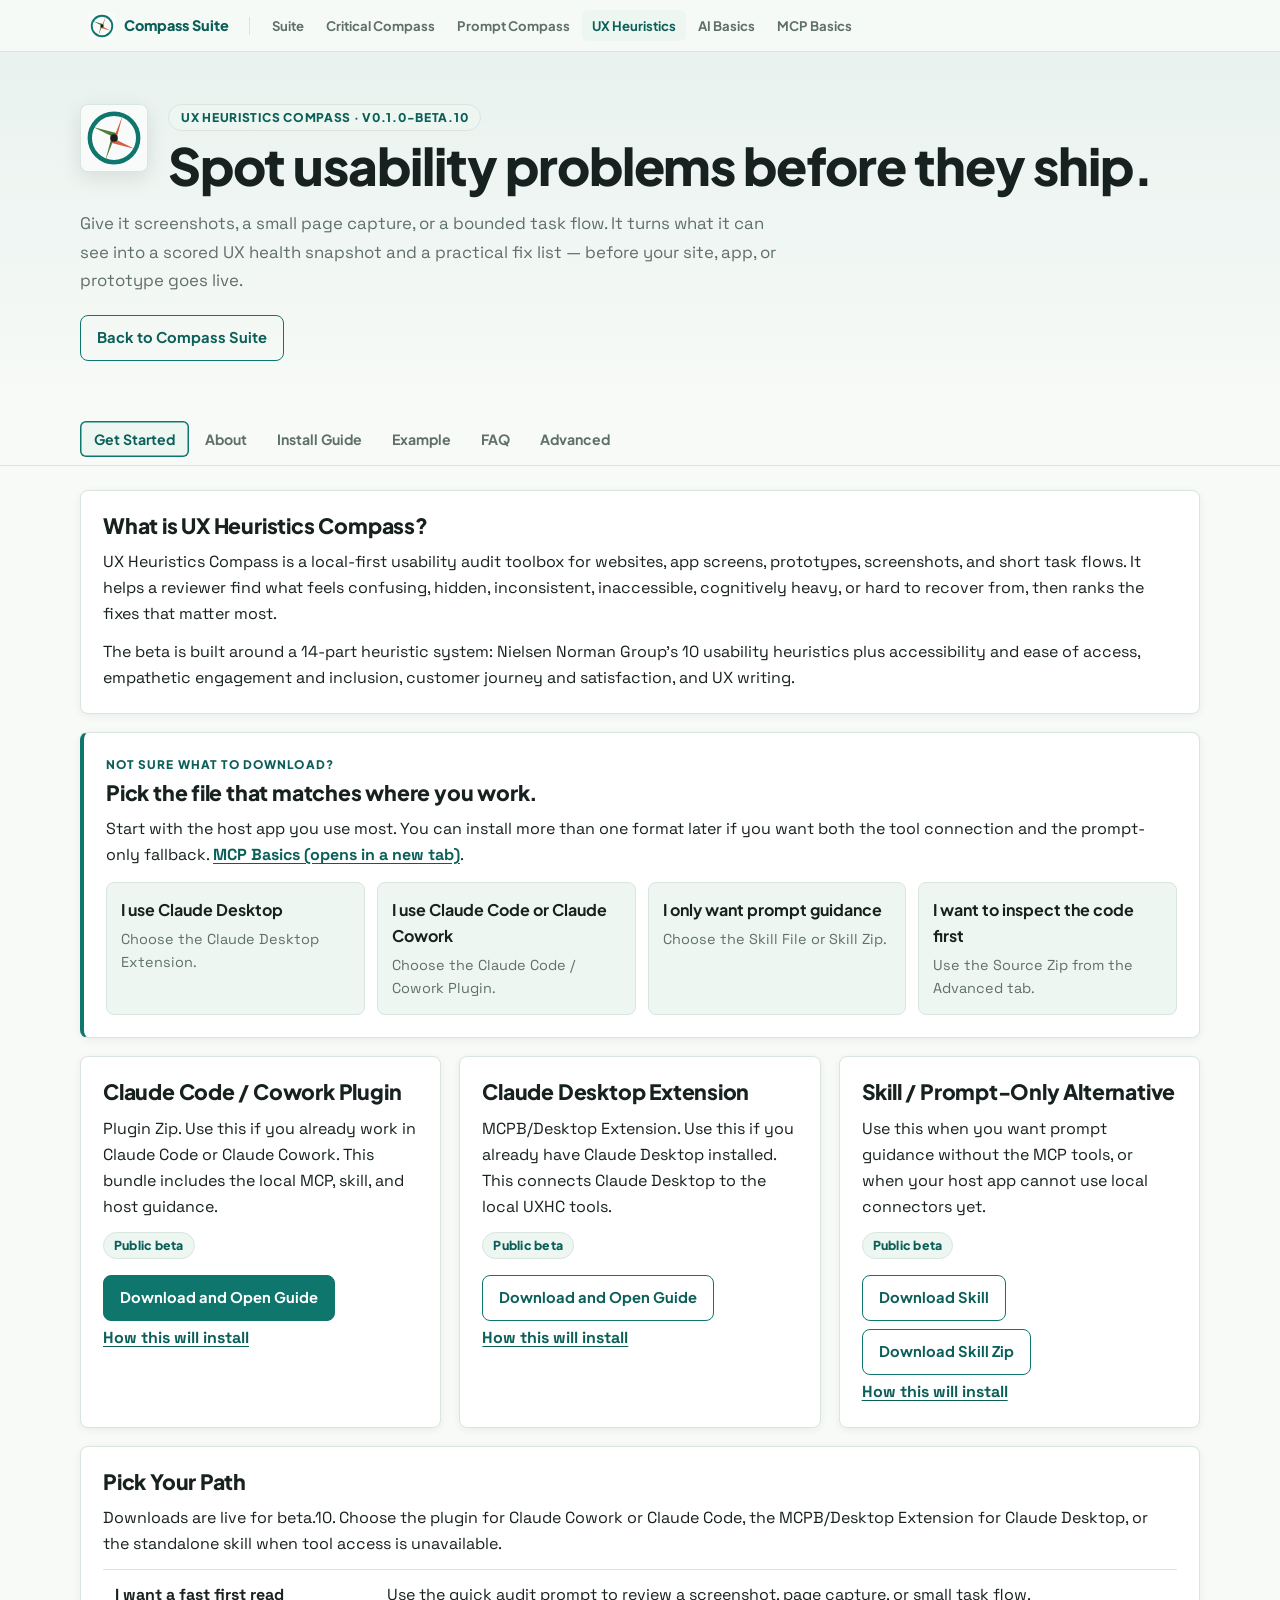
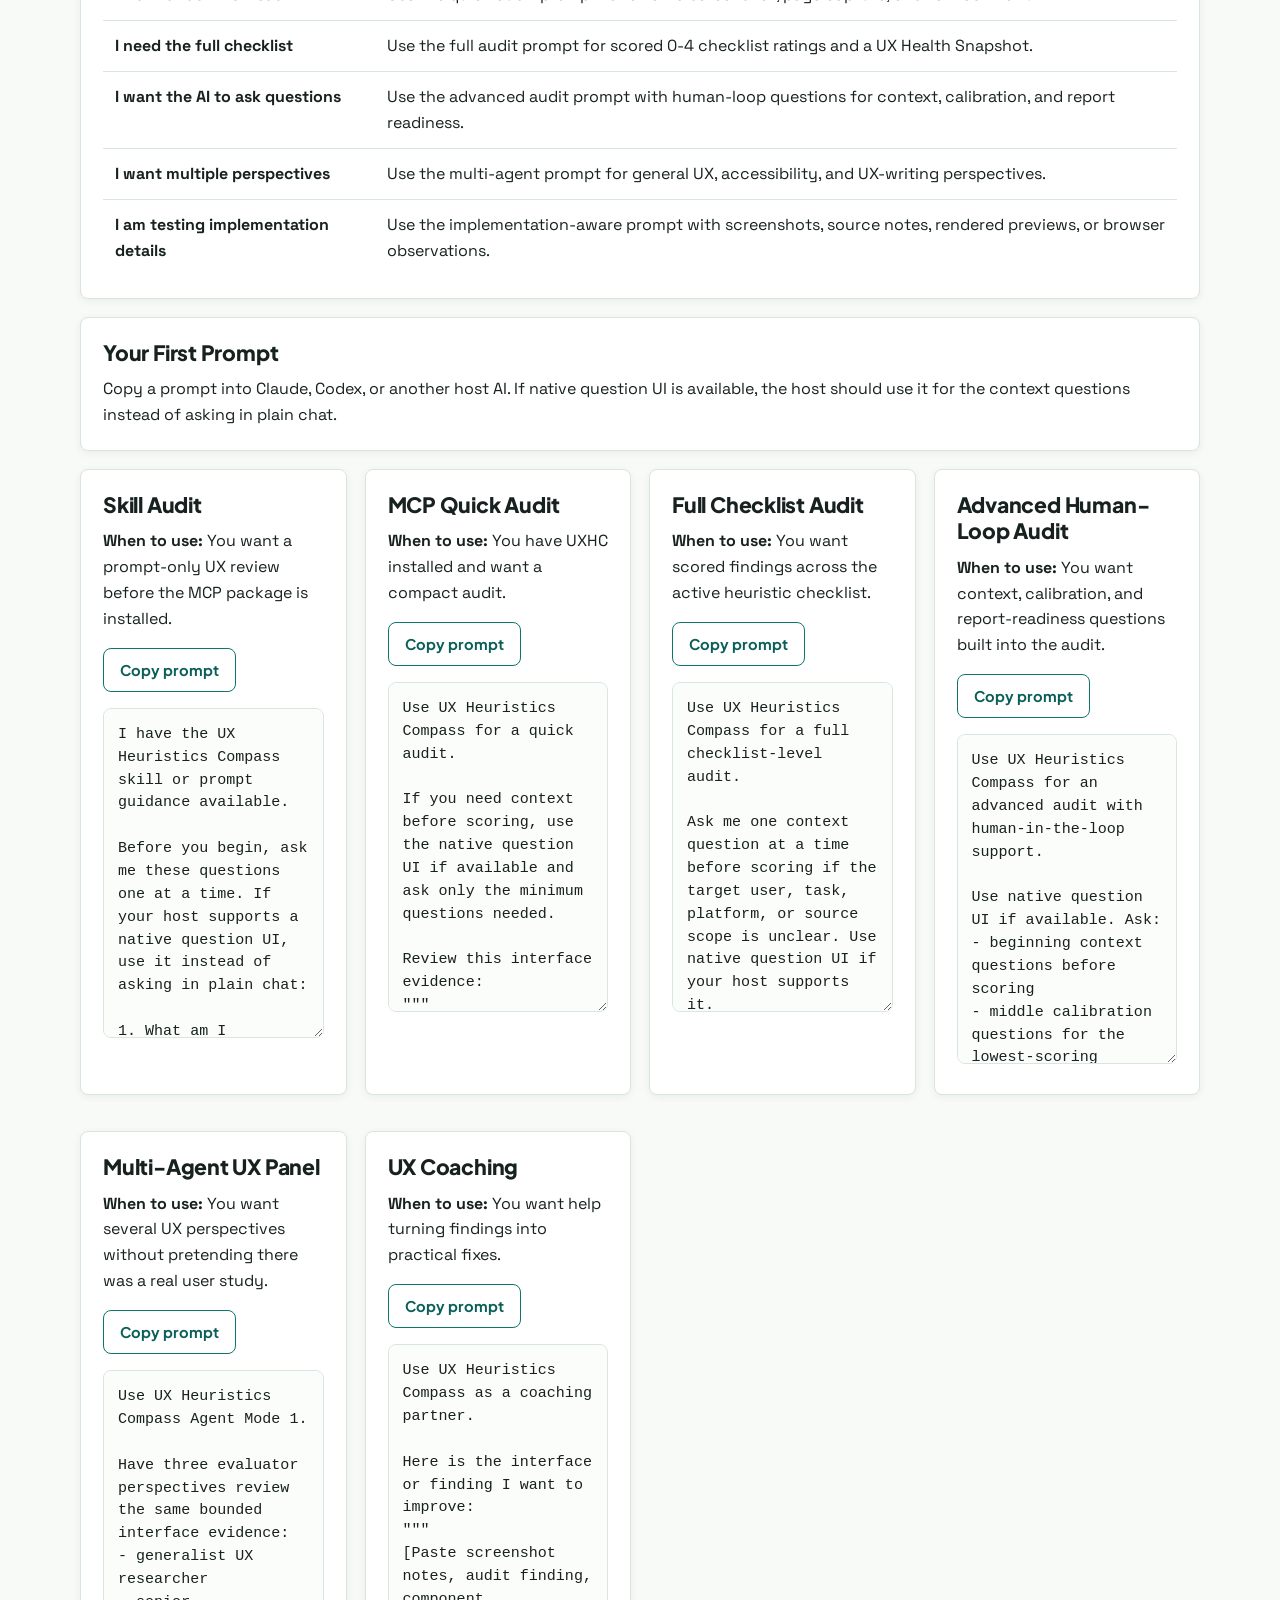
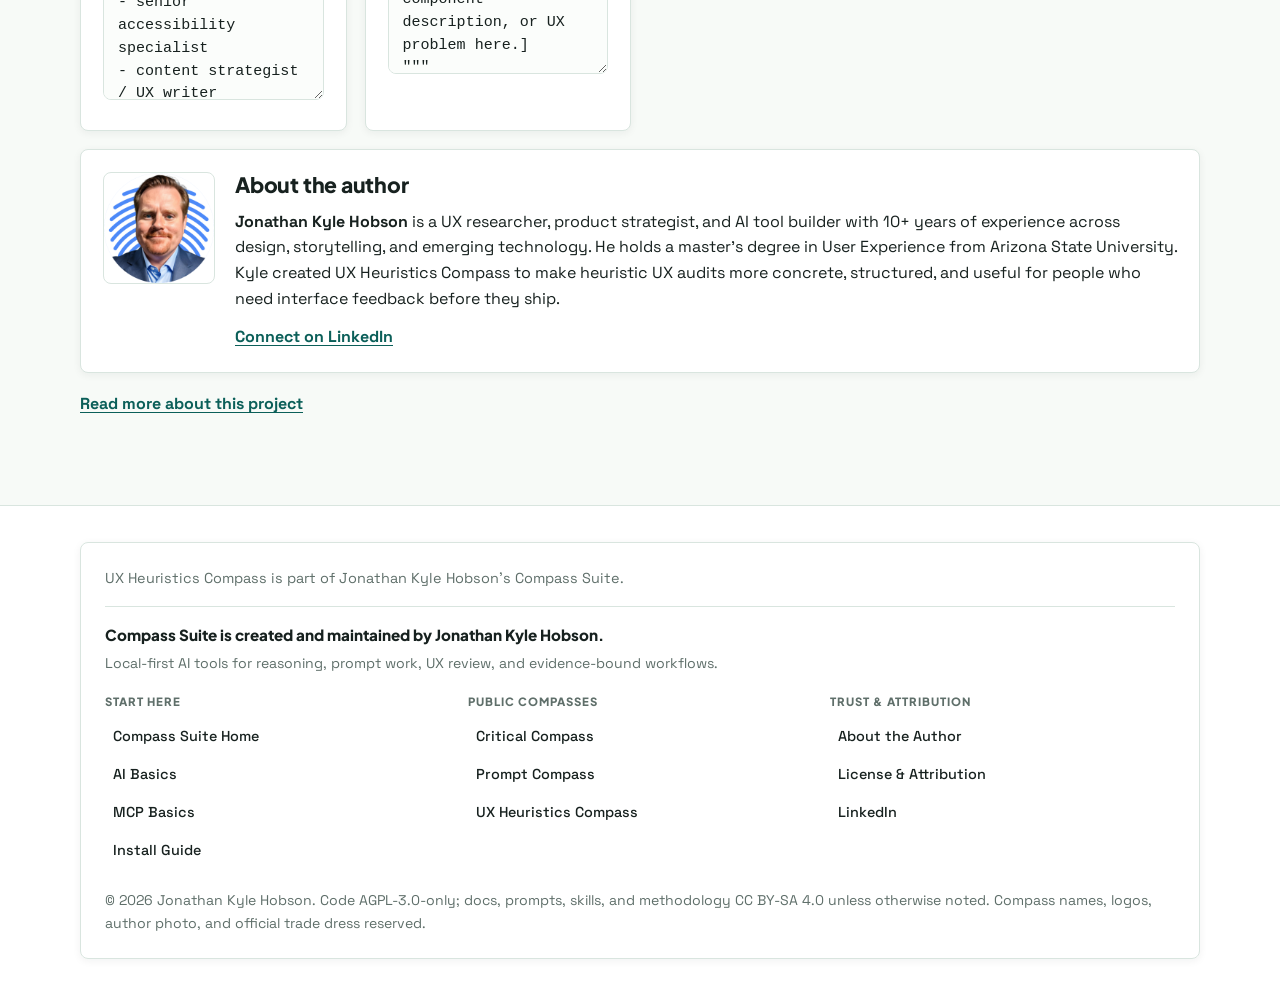
==== index.html @ 27ba62b9 "Add AI Basics to Compass network" ====
<!doctype html>
<html lang="en">
<head>
  <meta charset="utf-8">
  <meta name="viewport" content="width=device-width, initial-scale=1">
  <title>Download UX Heuristics Compass</title>
  <meta name="description" content="UX Heuristics Compass helps you audit websites, app screens, prototypes, and short task flows for visible usability issues before they ship.">
  <link rel="icon" href="assets/compass-badge.svg" type="image/svg+xml">
  <link rel="preconnect" href="https://fonts.googleapis.com">
  <link rel="preconnect" href="https://fonts.gstatic.com" crossorigin>
  <link rel="stylesheet" href="https://fonts.googleapis.com/css2?family=Plus+Jakarta+Sans:wght@400;600;700;800&family=Space+Grotesk:wght@400;500;700&display=swap">
  <link rel="stylesheet" href="styles.css">
</head>
<body>

  <div id="progress-bar" role="progressbar" aria-valuenow="0" aria-valuemin="0" aria-valuemax="100" aria-label="Reading progress"></div>

  <nav class="site-nav" aria-label="Compass network">
    <div class="site-nav-inner">
      <a class="site-nav-brand" href="https://jonathankhobson.github.io/compass-suite/">
        <img src="assets/compass-badge.svg" alt="">
        <span>Compass Suite</span>
      </a>
      <div class="site-nav-sep" aria-hidden="true"></div>
      <button class="site-nav-toggle" type="button" aria-expanded="false" aria-controls="site-nav-menu">
        <span class="site-nav-toggle-icon" aria-hidden="true"></span>
        <span>Menu</span>
      </button>
      <div class="site-nav-links" id="site-nav-menu">
        <a class="site-nav-link" href="https://jonathankhobson.github.io/compass-suite/">Suite</a>
        <a class="site-nav-link" href="https://jonathankhobson.github.io/critical-compass/">Critical Compass</a>
        <a class="site-nav-link" href="https://jonathankhobson.github.io/prompt-compass/">Prompt Compass</a>
        <a class="site-nav-link" aria-current="page" href="https://jonathankhobson.github.io/ux-heuristic-compass/">UX Heuristics</a>
        <a class="site-nav-link" href="https://jonathankhobson.github.io/shareables/s/understanding-ai-2026/">AI Basics</a>
        <a class="site-nav-link" href="https://jonathankhobson.github.io/what-is-an-mcp/">MCP Basics</a>
      </div>
    </div>
  </nav>

  <header class="hero" aria-label="UX Heuristics Compass">
    <div class="hero-lockup">
      <img class="hero-badge" src="assets/compass-badge.svg" alt="UX Heuristics Compass badge">
      <div class="hero-id">
        <span class="hero-eyebrow">UX Heuristics Compass · v0.1.0-beta.10</span>
        <h1>Spot usability problems before they ship.</h1>
      </div>
    </div>
    <p class="hero-lead">Give it screenshots, a small page capture, or a bounded task flow. It turns what it can see into a scored UX health snapshot and a practical fix list — before your site, app, or prototype goes live.</p>
    <p class="hero-actions"><a class="button ghost" href="https://jonathankhobson.github.io/compass-suite/">Back to Compass Suite</a></p>
  </header>

  <div class="page-nav-wrap">
    <div class="page-nav-inner">
      <button class="section-nav-toggle" type="button" aria-expanded="false" aria-controls="section-nav-menu">
        <span>Sections</span>
        <span class="section-nav-current">Get Started</span>
      </button>
      <nav class="tab-nav" id="section-nav-menu" role="tablist" aria-label="UX Heuristics Compass sections">
        <button id="tab-get-started" role="tab" aria-controls="get-started" aria-selected="true" data-tab-target="get-started">Get Started</button>
        <button id="tab-about" role="tab" aria-controls="about" aria-selected="false" data-tab-target="about">About</button>
        <button id="tab-install" role="tab" aria-controls="install" aria-selected="false" data-tab-target="install">Install Guide</button>
        <button id="tab-example" role="tab" aria-controls="example" aria-selected="false" data-tab-target="example">Example</button>
        <button id="tab-faq" role="tab" aria-controls="faq" aria-selected="false" data-tab-target="faq">FAQ</button>
        <button id="tab-advanced" role="tab" aria-controls="advanced" aria-selected="false" data-tab-target="advanced">Advanced</button>
      </nav>
    </div>
  </div>

  <main>

    <section id="get-started" class="tab-panel" role="tabpanel" aria-labelledby="tab-get-started">
      <div class="card">
        <h2>What is UX Heuristics Compass?</h2>
        <p>UX Heuristics Compass is a local-first usability audit toolbox for websites, app screens, prototypes, screenshots, and short task flows. It helps a reviewer find what feels confusing, hidden, inconsistent, inaccessible, cognitively heavy, or hard to recover from, then ranks the fixes that matter most.</p>
        <p>The beta is built around a 14-part heuristic system: Nielsen Norman Group's 10 usability heuristics plus accessibility and ease of access, empathetic engagement and inclusion, customer journey and satisfaction, and UX writing.</p>
      </div>

      <section class="download-chooser card" aria-labelledby="download-chooser-title">
        <p class="eyebrow">Not sure what to download?</p>
        <h2 id="download-chooser-title">Pick the file that matches where you work.</h2>
        <p>Start with the host app you use most. You can install more than one format later if you want both the tool connection and the prompt-only fallback. <a href="https://jonathankhobson.github.io/what-is-an-mcp/" target="_blank" rel="noopener">MCP Basics (opens in a new tab)</a>.</p>
        <div class="chooser-grid">
          <div><strong>I use Claude Desktop</strong><span>Choose the Claude Desktop Extension.</span></div>
          <div><strong>I use Claude Code or Claude Cowork</strong><span>Choose the Claude Code / Cowork Plugin.</span></div>
          <div><strong>I only want prompt guidance</strong><span>Choose the Skill File or Skill Zip.</span></div>
          <div><strong>I want to inspect the code first</strong><span>Use the Source Zip from the Advanced tab.</span></div>
        </div>
      </section>

      <section class="grid">
        <div class="card">
          <h2>Claude Code / Cowork Plugin</h2>
          <p>Plugin Zip. Use this if you already work in Claude Code or Claude Cowork. This bundle includes the local MCP, skill, and host guidance.</p>
          <p><span class="tag">Public beta</span></p>
          <a class="button" href="https://github.com/JonathanKHobson/ux-heuristic-compass/releases/download/v0.1.0-beta.10/ux-heuristic-compass-plugin.zip" download data-guide-hash="#install">Download and Open Guide</a>
          <p><a href="#install-cowork">How this will install</a></p>
        </div>
        <div class="card">
          <h2>Claude Desktop Extension</h2>
          <p>MCPB/Desktop Extension. Use this if you already have Claude Desktop installed. This connects Claude Desktop to the local UXHC tools.</p>
          <p><span class="tag">Public beta</span></p>
          <a class="button secondary" href="https://github.com/JonathanKHobson/ux-heuristic-compass/releases/download/v0.1.0-beta.10/ux-heuristic-compass-0.1.0.mcpb" download data-guide-hash="#install">Download and Open Guide</a>
          <p><a href="#install-desktop">How this will install</a></p>
        </div>
        <div class="card">
          <h2>Skill / Prompt-Only Alternative</h2>
          <p>Use this when you want prompt guidance without the MCP tools, or when your host app cannot use local connectors yet.</p>
          <p><span class="tag">Public beta</span></p>
          <a class="button ghost" href="https://github.com/JonathanKHobson/ux-heuristic-compass/releases/download/v0.1.0-beta.10/ux-heuristic-compass.skill" download>Download Skill</a>
          <a class="button ghost" href="https://github.com/JonathanKHobson/ux-heuristic-compass/releases/download/v0.1.0-beta.10/skill.zip" download>Download Skill Zip</a>
          <p><a href="#install-skill">How this will install</a></p>
        </div>
      </section>

      <div class="card">
        <h2>Pick Your Path</h2>
        <p>Downloads are live for beta.10. Choose the plugin for Claude Cowork or Claude Code, the MCPB/Desktop Extension for Claude Desktop, or the standalone skill when tool access is unavailable.</p>
        <table>
          <tr><td><strong>I want a fast first read</strong></td><td>Use the quick audit prompt to review a screenshot, page capture, or small task flow.</td></tr>
          <tr><td><strong>I need the full checklist</strong></td><td>Use the full audit prompt for scored 0-4 checklist ratings and a UX Health Snapshot.</td></tr>
          <tr><td><strong>I want the AI to ask questions</strong></td><td>Use the advanced audit prompt with human-loop questions for context, calibration, and report readiness.</td></tr>
          <tr><td><strong>I want multiple perspectives</strong></td><td>Use the multi-agent prompt for general UX, accessibility, and UX-writing perspectives.</td></tr>
          <tr><td><strong>I am testing implementation details</strong></td><td>Use the implementation-aware prompt with screenshots, source notes, rendered previews, or browser observations.</td></tr>
        </table>
      </div>

      <div class="card">
        <h2>Your First Prompt</h2>
        <p>Copy a prompt into Claude, Codex, or another host AI. If native question UI is available, the host should use it for the context questions instead of asking in plain chat.</p>
      </div>

      <section class="grid">
        <div class="card prompt-card">
          <h2>Skill Audit</h2>
          <p><strong>When to use:</strong> You want a prompt-only UX review before the MCP package is installed.</p>
          <button class="button secondary" type="button" data-copy-target="prompt-skill-audit">Copy prompt</button>
          <textarea id="prompt-skill-audit" readonly>I have the UX Heuristics Compass skill or prompt guidance available.

Before you begin, ask me these questions one at a time. If your host supports a native question UI, use it instead of asking in plain chat:

1. What am I reviewing? (website, app screen, prototype, screenshot, mobile capture, or task flow)
2. Who is the main user or audience?
3. What task should the interface help them complete?
4. What platform should we focus on? (desktop, mobile, or both)
5. Do you want the four optional profiles included? (accessibility, inclusion, customer journey, UX writing)

After I answer, run a UX Heuristics Compass audit. Return:
- UX Health Snapshot
- Top usability issue and why it matters
- What appears to be working
- Checklist areas that need more evidence
- 3 prioritized fixes
- 3 questions to ask a real user next</textarea>
        </div>

        <div class="card prompt-card">
          <h2>MCP Quick Audit</h2>
          <p><strong>When to use:</strong> You have UXHC installed and want a compact audit.</p>
          <button class="button secondary" type="button" data-copy-target="prompt-mcp-quick">Copy prompt</button>
          <textarea id="prompt-mcp-quick" readonly>Use UX Heuristics Compass for a quick audit.

If you need context before scoring, use the native question UI if available and ask only the minimum questions needed.

Review this interface evidence:
"""
[Paste screenshot notes, URL/capture notes, page text, or a source manifest here.]
"""

Focus on:
- visible usability issues
- likely user confusion
- severity and evidence limits
- the top fix to make first

Return a compact UX Health Snapshot, the top 5 findings, and one concrete next action.</textarea>
        </div>

        <div class="card prompt-card">
          <h2>Full Checklist Audit</h2>
          <p><strong>When to use:</strong> You want scored findings across the active heuristic checklist.</p>
          <button class="button secondary" type="button" data-copy-target="prompt-full-audit">Copy prompt</button>
          <textarea id="prompt-full-audit" readonly>Use UX Heuristics Compass for a full checklist-level audit.

Ask me one context question at a time before scoring if the target user, task, platform, or source scope is unclear. Use native question UI if your host supports it.

Audit this interface evidence:
"""
[Paste the source evidence or prepared UX source manifest here.]
"""

Include:
- source and scope
- UX Health Snapshot
- per-heuristic score table
- checklist-level issue ledger
- evidence limits
- top issues to fix
- recommended next validation</textarea>
        </div>

        <div class="card prompt-card">
          <h2>Advanced Human-Loop Audit</h2>
          <p><strong>When to use:</strong> You want context, calibration, and report-readiness questions built into the audit.</p>
          <button class="button secondary" type="button" data-copy-target="prompt-advanced">Copy prompt</button>
          <textarea id="prompt-advanced" readonly>Use UX Heuristics Compass for an advanced audit with human-in-the-loop support.

Use native question UI if available. Ask:
- beginning context questions before scoring
- middle calibration questions for the lowest-scoring heuristic areas
- final reflection/report-readiness questions before generating a report

Review this interface evidence:
"""
[Paste source evidence, prepared source manifest, or bounded capture notes here.]
"""

Return the audit in phases:
1. source and evidence limits
2. checklist scoring
3. calibration questions
4. revised priority list
5. report-ready payload guidance</textarea>
        </div>

        <div class="card prompt-card">
          <h2>Multi-Agent UX Panel</h2>
          <p><strong>When to use:</strong> You want several UX perspectives without pretending there was a real user study.</p>
          <button class="button secondary" type="button" data-copy-target="prompt-agent-panel">Copy prompt</button>
          <textarea id="prompt-agent-panel" readonly>Use UX Heuristics Compass Agent Mode 1.

Have three evaluator perspectives review the same bounded interface evidence:
- generalist UX researcher
- senior accessibility specialist
- content strategist / UX writer

If context is missing, ask me one question at a time through native question UI if available.

Return:
- each evaluator's top findings
- score disagreements
- averaged UX Health Snapshot
- the strongest shared priority
- what evidence would change the rating</textarea>
        </div>

        <div class="card prompt-card">
          <h2>UX Coaching</h2>
          <p><strong>When to use:</strong> You want help turning findings into practical fixes.</p>
          <button class="button secondary" type="button" data-copy-target="prompt-coaching">Copy prompt</button>
          <textarea id="prompt-coaching" readonly>Use UX Heuristics Compass as a coaching partner.

Here is the interface or finding I want to improve:
"""
[Paste screenshot notes, audit finding, component description, or UX problem here.]
"""

Ask one clarifying question at a time if you need context. Use native question UI if available.

Help me turn this into:
- the user problem in plain language
- why it likely matters
- the smallest useful fix
- a stronger fix if I have more time
- how to validate whether the fix worked</textarea>
        </div>
      </section>

      <div class="card author-card">
        <img class="author-photo" src="assets/jonathan-kyle-hobson.png" alt="Jonathan Kyle Hobson">
        <div>
          <h2>About the author</h2>
          <p><strong>Jonathan Kyle Hobson</strong> is a UX researcher, product strategist, and AI tool builder with 10+ years of experience across design, storytelling, and emerging technology. He holds a master's degree in User Experience from Arizona State University. Kyle created UX Heuristics Compass to make heuristic UX audits more concrete, structured, and useful for people who need interface feedback before they ship.</p>
          <p><a href="https://www.linkedin.com/in/jonathankylehobson/" target="_blank" rel="noopener">Connect on LinkedIn</a></p>
        </div>
      </div>
      <p class="about-link"><a href="#about">Read more about this project</a></p>
    </section>

    <section id="about" class="tab-panel" role="tabpanel" aria-labelledby="tab-about" hidden>
      <div class="card">
        <h2>What Is UX Heuristics Compass?</h2>
        <p>UX Heuristics Compass is a local UX review assistant for visible interfaces. It helps you evaluate a website, app screen, prototype, screenshot, or short task flow before it ships, gets assigned, or gets shown to stakeholders.</p>
        <p>The plain-language version: it looks for places where people are likely to get confused, miss the next step, struggle to recover from an error, lose trust, or need more effort than the task should require. It turns those observations into a scored UX Health Snapshot, a short issue ledger, and a prioritized fix list.</p>
        <p>It does not pretend to replace real usability testing. It is the faster earlier pass: a structured way to catch likely usability problems, name evidence limits, and decide what should be fixed before you spend time recruiting users or polishing a report.</p>
      </div>

      <div class="card">
        <h2>How It's Built</h2>
        <p>UXHC is built as a local-first MCP with deterministic heuristic data, checklist-level scoring, source preparation, bounded URL capture, report validation, local report artifacts, human-loop guidance, and agent-audit aggregation.</p>
        <p>The host AI owns conversation, visual interpretation, and user-facing explanation. UXHC owns the rubric structure, scoring contracts, report readiness, source boundaries, local persistence, and artifact generation so the audit does not become generic design commentary.</p>
        <p>The public beta also includes a standalone skill and plugin packaging. The skill can coach a lighter Markdown-only review when the MCP is unavailable; the MCP adds structured source prep, validation, persistence, report generation, and multi-agent aggregation.</p>
      </div>

      <div class="card">
        <h2>What's Inside</h2>
        <p>The beta includes 14 heuristic records and 204 possible desktop/mobile checklist items. The core 10 heuristics come from Nielsen Norman Group's usability heuristic framework. UXHC adds four optional general profiles for accessibility, inclusion, customer journey, and UX writing.</p>
        <p>This is an early beta. The core audit contract is stable enough to present publicly, but some tool wording and output shapes may still change as local testing tightens the package.</p>
        <p>The current MCP surface is listed below so host AIs and technical reviewers can understand what the package exposes.</p>
        <dl class="tool-breakdown">
          <dt><code>get_started</code></dt><dd>Gives first-use guidance, recommended next steps, and the current audit workflow.</dd>
          <dt><code>ux_heuristic_overview</code></dt><dd>Explains the UXHC rubric, boundaries, audit modes, and host responsibilities.</dd>
          <dt><code>list_heuristics</code></dt><dd>Lists the 10 core heuristics plus the four optional profiles and their checklist counts.</dd>
          <dt><code>prepare_ux_source</code></dt><dd>Creates a bounded source manifest from screenshots, image bundles, page notes, or limited public URL captures.</dd>
          <dt><code>quick_scan_ux</code></dt><dd>Runs a compact UX audit when source context and ratings are available.</dd>
          <dt><code>audit_ux_surface</code></dt><dd>Runs the fuller audit flow with checklist scoring, evidence limits, and human-loop support.</dd>
          <dt><code>validate_ux_report_payload</code></dt><dd>Checks whether an audit payload is ready for report generation.</dd>
          <dt><code>generate_ux_audit_report</code></dt><dd>Writes local Markdown, HTML viewer, and optional PDF report artifacts.</dd>
          <dt><code>calibrate_ux_sensitivity</code></dt><dd>Runs severity fixtures and human-review guidance for finding quality.</dd>
          <dt><code>calibrate_ux_severity</code></dt><dd>Compatibility alias for sensitivity calibration.</dd>
          <dt><code>compare_ux_audits</code></dt><dd>Compares two audit payloads and labels fixed, new, unresolved, or severity-changed findings.</dd>
          <dt><code>draft_project_addon_profile</code></dt><dd>Drafts an opt-in project-specific checklist profile without changing the core score.</dd>
          <dt><code>save_preferences</code></dt><dd>Saves complete onboarding preferences for repeated audits.</dd>
          <dt><code>update_preferences</code></dt><dd>Updates saved audit preferences.</dd>
          <dt><code>run_agent_audit</code></dt><dd>Aggregates a multi-persona UX audit and flags disagreement across evaluator perspectives.</dd>
          <dt><code>get_agent_run</code></dt><dd>Retrieves a persisted multi-agent audit run by ID.</dd>
          <dt><code>run_usability_test</code></dt><dd>Prepares bounded audience-persona usability evidence without full-site crawling or authenticated flows.</dd>
          <dt><code>stress_test_heuristic_finding</code></dt><dd>Reviews one finding for UX fit, evidence limits, false-positive risk, and the smallest useful fix.</dd>
        </dl>
      </div>

      <div class="card">
        <h2>How To Use It</h2>
        <p>Start with a bounded source: one screenshot, one app screen, a small page capture, or a short named task flow. Tell the AI what the user is trying to do, what platform matters, and whether you want the optional profiles included. UXHC works best when the evidence is specific and the task is clear.</p>
        <p>For a fast pass, use the quick audit prompt and ask for the top findings only. For a fuller review, use the checklist audit so the AI has to separate observed evidence from inference and return scored issues. For more sensitive or ambiguous work, use the advanced human-loop prompt so the host asks context and calibration questions before finalizing severity.</p>
        <p>When you need a shareable deliverable, use the MCP flow: prepare the source, run the audit, validate the report payload, then generate the report. The <a href="#example">Example tab</a> shows the intended shape: a plain-language readout, a scorecard, prioritized fixes, and evidence limits rather than a wall of generic advice.</p>
      </div>
    </section>

    <section id="install" class="tab-panel" role="tabpanel" aria-labelledby="tab-install" hidden>
      <div class="section-heading">
        <h2>Install Guide</h2>
        <p>Choose the install path for the Claude surface you use. UXHC beta.10 packages are available now; manual target-client install QA is still tracked separately from package build verification.</p>
      </div>

      <section class="grid">
        <div class="card" id="install-cowork">
          <h2>Claude Code / Cowork Plugin</h2>
          <ol>
            <li>Download <code>ux-heuristic-compass-plugin.zip</code>.</li>
            <li>Install it through the current Claude Cowork or Claude Code plugin flow.</li>
            <li>Run <code>get_started</code> or use the first prompt on the Get Started tab.</li>
          </ol>
        </div>
        <div class="card" id="install-desktop">
          <h2>Claude Desktop Extension</h2>
          <ol>
            <li>Download <code>ux-heuristic-compass-0.1.0.mcpb</code>.</li>
            <li>Open Claude Desktop settings and find Extensions.</li>
            <li>Install the MCPB file and approve the standard local-extension warning.</li>
            <li>Ask Claude to use UX Heuristics Compass for a quick audit.</li>
          </ol>
        </div>
        <div class="card" id="install-skill">
          <h2>Skill File or Skill Zip</h2>
          <ol>
            <li>Download <code>ux-heuristic-compass.skill</code> or <code>skill.zip</code>.</li>
            <li>Add it through your host app's skill import flow.</li>
            <li>Use the Skill Audit prompt on the Get Started tab.</li>
          </ol>
        </div>
      </section>

      <div class="card">
        <h2>Source Install</h2>
        <p>Technical users can download <code>ux-heuristic-compass-source.zip</code>, inspect the source, run the self-test, and connect the MCP manually. This path is useful for review, development, or local troubleshooting.</p>
      </div>

      <section class="card notice">
        <h2>If Install Fails</h2>
        <p>Use the diagnostic prompt in the Advanced tab before editing files manually. Most failed installs come from an unavailable package, a host app that has not reloaded the MCP, or a path that needs local-machine adjustment.</p>
      </section>
    </section>

    <section id="example" class="tab-panel" role="tabpanel" aria-labelledby="tab-example" hidden>
      <div class="card">
        <h2>Example</h2>
        <p>See what a finished UX Heuristics Compass audit can look like. This example is fully public — nothing has been redacted.</p>
      </div>

      <div class="example-switcher" role="tablist" aria-label="UX Heuristics Compass examples">
        <button id="example-one-tab" type="button" role="tab" aria-controls="example-one-panel" aria-selected="true" data-example-target="example-one-panel">Example One</button>
        <button id="example-two-tab" type="button" role="tab" aria-controls="example-two-panel" aria-selected="false" data-example-target="example-two-panel">Example Two</button>
      </div>

      <div id="example-one-panel" class="example-panel" role="tabpanel" aria-labelledby="example-one-tab">
      <div class="card">
        <h2>Finished Audit Snapshot</h2>
        <p>This public-safe example shows UX Heuristics Compass turning bounded page evidence into a scored heuristic audit, a plain-language readout, prioritized findings, evidence limits, and recommended next validation steps.</p>
        <p><span class="tag">Example output</span> <span class="status-pill">B- / 68.5%</span></p>
      </div>

      <div class="card">
        <h2>What this example shows</h2>
        <p>This example shows how UX Heuristics Compass turns a provided source into a ready-to-read audit report. It does more than list UI issues. It identifies progress loss as the highest-priority problem because it breaks the core learning loop, then separates what was observed from what still needs validation.</p>
        <ul>
          <li><strong>UX Health Snapshot:</strong> gives the grade, percentage score, plain-language read, and the highest-priority before-use warning.</li>
          <li><strong>Scorecard:</strong> shows how each heuristic performed and where the biggest friction concentrates.</li>
          <li><strong>Critical findings:</strong> names the specific interface failures that most affect the learner journey.</li>
          <li><strong>Evidence limits:</strong> explains what was observed directly and where a fuller accessibility or usability pass is still needed.</li>
          <li><strong>Prioritized fixes:</strong> turns findings into a practical repair sequence instead of a loose critique list.</li>
          <li><strong>Next validation:</strong> points toward the follow-up checks that would make the audit stronger.</li>
        </ul>
        <table>
          <tr><td><strong>Top finding</strong></td><td>Progress is lost for all users, including logged-in accounts.</td></tr>
          <tr><td><strong>Primary themes</strong></td><td>Progress persistence, lesson loading feedback, visible exit path, and screen-reader loading state.</td></tr>
          <tr><td><strong>Evidence limit</strong></td><td>The audit is bounded to selected pages and is not a full WCAG compliance test.</td></tr>
        </table>
        <p><a class="button" href="examples/oppia-ux-audit-report.html" target="_blank" rel="noopener">Open HTML Example (new tab)</a></p>
      </div>

      <div class="card">
        <h2>Output Snapshot</h2>
        <p>These snapshots show the report-style output: a scorecard with the overall grade, then a compact plain-language read that turns the audit into a usable decision point.</p>
      </div>
      <figure class="example-output">
        <img class="example-output-image" src="examples/screenshots/uxhc-output-snapshot-composite.png" alt="Stitched UX Heuristics Compass output snapshot showing the Oppia scorecard, B minus grade, percentage score, and before-use warning." loading="lazy" decoding="async">
      </figure>

      <div class="card">
        <h2>Claude Conversation Snapshot</h2>
        <p>These are Claude Code conversation screenshots from the audit flow. Claude chat and Claude for Work can produce similar results, with some variation based on the model, host surface, available tools, and evidence supplied.</p>
      </div>
      <figure class="example-output">
        <img class="example-output-image" src="examples/screenshots/uxhc-claude-conversation-composite.png" alt="Stitched Claude Code conversation screenshot showing the UXHC advanced audit setup, evidence gathering, human-in-the-loop questions, calibration, and final audit output." loading="lazy" decoding="async">
      </figure>

      <div class="card">
        <h2>Bonus: Human + AI Output</h2>
        <p>This bonus example shows a follow-up synthesis where Claude combines UXHC results with a human evaluation panel and another AI evaluation. This is a demonstration of what Claude can do with the audit output afterward; it is not an inherent MCP report function at this stage.</p>
        <p><a class="button" href="examples/oppia-ux-audit-report-human-ai.html" target="_blank" rel="noopener">Open Human + AI HTML Example (new tab)</a></p>
      </div>
      <figure class="example-output">
        <img class="example-output-image" src="examples/screenshots/bonus-human-ai-output-snapshot-02.png" alt="Screenshot of the Human plus AI merged UX evaluation output showing a B minus grade, source scores, and a before-use warning." loading="lazy" decoding="async">
      </figure>
      </div>

      <div id="example-two-panel" class="example-panel" role="tabpanel" aria-labelledby="example-two-tab" hidden>
        <div class="card">
          <h2>Finished Audit Snapshot</h2>
          <p>This example shows UX Heuristics Compass evaluating the public Compass Suite surface across multiple audit sources. It includes a merged Claude + Codex read, separate desktop and mobile reports, and a desktop/mobile comparison so the reader can see where the experience holds up and where mobile stress changes the priority order.</p>
          <p><span class="tag">Example output</span> <span class="status-pill">3-source suite audit</span></p>
        </div>

        <div class="card">
          <h2>What this example shows</h2>
          <p>This example shows how UXHC can move from a single product-page audit into a cross-surface public-site review. It is useful for seeing how separate evaluations can be compared, merged, and turned into a remediation roadmap.</p>
          <ul>
            <li><strong>Multi-source scoring:</strong> compares Claude and Codex reads instead of treating one model output as final.</li>
            <li><strong>Desktop/mobile differences:</strong> shows how the same site can score well on desktop while mobile exposes higher-friction issues.</li>
            <li><strong>Remediation triage:</strong> turns findings into a high-impact, low-effort patch sequence.</li>
            <li><strong>Heuristic coverage:</strong> keeps the 14-heuristic system visible across accessibility, writing, journey, recovery, and visual hierarchy.</li>
            <li><strong>Agreement and disagreement:</strong> makes it easier to see which issues repeat across evaluators and which need human judgment.</li>
            <li><strong>Public-surface closeout:</strong> connects the audit to a concrete Pages hardening pass rather than leaving it as critique.</li>
          </ul>
          <div class="example-actions report-link-grid" aria-label="Open Compass Suite audit examples">
            <a class="button" href="examples/compass-suite-audit/compass-suite-ux-audit-merged.html" target="_blank" rel="noopener">Open Merged Audit</a>
            <a class="button ghost" href="examples/compass-suite-audit/claude-compass-suite-ux-audit.html" target="_blank" rel="noopener">Open Claude Audit</a>
            <a class="button ghost" href="examples/compass-suite-audit/codex-uxhc-advanced-audit.html" target="_blank" rel="noopener">Open Codex Advanced</a>
            <a class="button ghost" href="examples/compass-suite-audit/codex-uxhc-desktop-audit.html" target="_blank" rel="noopener">Open Desktop Audit</a>
            <a class="button ghost" href="examples/compass-suite-audit/mobile-audit.html" target="_blank" rel="noopener">Open Mobile Audit</a>
            <a class="button ghost" href="examples/compass-suite-audit/desktop-mobile-comparison.html" target="_blank" rel="noopener">Open Comparison</a>
          </div>
        </div>

        <div class="card">
          <h2>Output Snapshot</h2>
          <p>These snapshots are captured directly from the HTML reports. They are meant to show the shape of the finished artifacts before you open the full examples.</p>
        </div>
        <div class="report-snapshot-stack">
          <figure class="example-output">
            <img class="example-output-image" src="examples/compass-suite-audit/screenshots/compass-suite-merged-report-snapshot.png" alt="Compass Suite merged UX audit report snapshot showing executive summary and blended scorecard." loading="lazy" decoding="async">
          </figure>
          <figure class="example-output">
            <img class="example-output-image" src="examples/compass-suite-audit/screenshots/claude-compass-suite-ux-audit-snapshot.png" alt="Claude Compass Suite UX audit report snapshot showing mission context, heuristic scorecard, and prioritized findings." loading="lazy" decoding="async">
          </figure>
          <figure class="example-output">
            <img class="example-output-image" src="examples/compass-suite-audit/screenshots/codex-uxhc-advanced-audit-snapshot.png" alt="Codex UXHC advanced audit report snapshot for the Compass Suite public surface." loading="lazy" decoding="async">
          </figure>
          <figure class="example-output">
            <img class="example-output-image" src="examples/compass-suite-audit/screenshots/codex-uxhc-desktop-audit-snapshot.png" alt="Codex UXHC desktop audit report snapshot for the Compass Suite public surface." loading="lazy" decoding="async">
          </figure>
          <figure class="example-output">
            <img class="example-output-image" src="examples/compass-suite-audit/screenshots/compass-suite-mobile-audit-snapshot.png" alt="Compass Suite mobile audit report snapshot showing mobile-specific UX findings." loading="lazy" decoding="async">
          </figure>
          <figure class="example-output">
            <img class="example-output-image" src="examples/compass-suite-audit/screenshots/desktop-mobile-comparison-snapshot.png" alt="Compass Suite desktop and mobile comparison report snapshot showing fixed, new, unresolved, and severity-changed findings." loading="lazy" decoding="async">
          </figure>
        </div>

        <div class="card report-viewer-card">
          <h2>Browse the HTML Reports</h2>
          <p>Use the buttons below to preview each report inside this tab. The new-tab links above remain the most reliable way to read or share a full report.</p>
          <div class="report-selector" aria-label="Choose report preview">
            <button type="button" data-report-src="examples/compass-suite-audit/compass-suite-ux-audit-merged.html" data-report-title="Merged Compass Suite UX audit" aria-pressed="true">Merged Audit</button>
            <button type="button" data-report-src="examples/compass-suite-audit/claude-compass-suite-ux-audit.html" data-report-title="Claude Compass Suite UX audit" aria-pressed="false">Claude Audit</button>
            <button type="button" data-report-src="examples/compass-suite-audit/codex-uxhc-advanced-audit.html" data-report-title="Codex UXHC advanced audit" aria-pressed="false">Codex Advanced</button>
            <button type="button" data-report-src="examples/compass-suite-audit/codex-uxhc-desktop-audit.html" data-report-title="Codex UXHC desktop audit" aria-pressed="false">Desktop Audit</button>
            <button type="button" data-report-src="examples/compass-suite-audit/mobile-audit.html" data-report-title="Compass Suite mobile audit" aria-pressed="false">Mobile Audit</button>
            <button type="button" data-report-src="examples/compass-suite-audit/desktop-mobile-comparison.html" data-report-title="Compass Suite desktop/mobile comparison" aria-pressed="false">Comparison</button>
          </div>
          <p><a id="open-selected-report" class="button quiet" href="examples/compass-suite-audit/compass-suite-ux-audit-merged.html" target="_blank" rel="noopener">Open Selected Report (new tab)</a></p>
          <iframe id="example-two-report-frame" class="report-frame" title="Merged Compass Suite UX audit preview" src="examples/compass-suite-audit/compass-suite-ux-audit-merged.html" loading="lazy" referrerpolicy="no-referrer" sandbox=""></iframe>
        </div>
      </div>
    </section>

    <section id="faq" class="tab-panel" role="tabpanel" aria-labelledby="tab-faq" hidden>
      <div class="section-heading">
        <h2>Frequently Asked Questions</h2>
        <p>Quick answers about UXHC, heuristic evaluation, MCPs, and install expectations.</p>
      </div>

      <div class="card">
        <h2>What does UX Heuristics Compass actually do?</h2>
        <p>It helps an AI assistant review a visible interface with a structured UX checklist instead of giving generic design commentary. It returns scoped findings, severity, evidence limits, and fixes to prioritize.</p>
      </div>
      <div class="card">
        <h2>What are UX, usability, and user experience?</h2>
        <p>UX means user experience: what it feels like for someone to use a product, service, website, or app. Usability is the part of UX focused on whether people can understand, navigate, complete tasks, recover from mistakes, and do what they came to do without unnecessary friction.</p>
      </div>
      <div class="card">
        <h2>What is a heuristic evaluation, and what are Nielsen's heuristics?</h2>
        <p>A heuristic evaluation is a structured expert review. Instead of waiting for a full research cycle, a reviewer checks an interface against known usability principles and flags likely problems. Nielsen Norman Group's 10 usability heuristics are one of the most widely used sets of principles for this kind of review. UXHC uses those 10 as the core, then adds four optional profiles: accessibility and ease of access, empathetic engagement and inclusion, customer journey and satisfaction, and UX writing.</p>
      </div>
      <div class="card">
        <h2>Can this audit code?</h2>
        <p>It can use implementation evidence when a host AI provides it, such as rendered previews, source notes, browser observations, or external audit results. UXHC does not replace code review or accessibility testing, and implementation evidence must still be mapped back to visible usability findings.</p>
      </div>
      <div class="card">
        <h2>What is an MCP connector or extension?</h2>
        <p>MCP means Model Context Protocol. In this context, Claude may call the local tool connection an MCP, connector, or extension. UXHC's extension is the MCP connector: it gives Claude structured local tools for preparing sources, running audits, validating reports, and generating artifacts. <a href="https://jonathankhobson.github.io/what-is-an-mcp/" target="_blank" rel="noopener">Learn more about MCPs.</a></p>
      </div>
      <div class="card">
        <h2>What is the difference between the plugin, extension, and skill?</h2>
        <p><strong>Plugin zip:</strong> the Claude Cowork or Claude Code bundle. <strong>Extension file:</strong> the Claude Desktop MCP connector. <strong>Skill:</strong> the prompt-only alternative a host can read without the MCP. You can install more than one when the release assets are available.</p>
      </div>
      <div class="card">
        <h2>Does this work with Codex?</h2>
        <p>Yes. Codex can work with local MCPs, source installs, and prompt guidance. This beta.10 landing page does not provide a one-click Codex install path yet; technical Codex users should wait for the source package and AI-assisted install prompt.</p>
      </div>
      <div class="card">
        <h2>Is UX Heuristics Compass safe to install?</h2>
        <p>Downloading anything from the internet carries real risk: malicious code, data collection, hidden scripts. UXHC is designed to reduce that surface area: it runs locally, uses bounded files, and does not need an external service for core workflows. No third-party tool is zero risk, so review the source or ask a trusted technical person before installing. Claude's warning is the standard prompt it shows for local third-party extensions, not a flag specific to this tool. <a href="https://jonathankhobson.github.io/what-is-an-mcp/#mcp-risks" target="_blank" rel="noopener">Learn more about MCP risks.</a></p>
      </div>
      <div class="card">
        <h2>Do I need a GitHub account to download?</h2>
        <p>No. Once the release assets are published, the buttons will go directly to the files. GitHub is only where the files are hosted.</p>
      </div>
    </section>

    <section id="advanced" class="tab-panel" role="tabpanel" aria-labelledby="tab-advanced" hidden>
      <div class="card">
        <h2>Advanced</h2>
        <p>This section is for IT reviewers, security-conscious users, and anyone troubleshooting installation.</p>
        <p><a class="button" href="https://github.com/JonathanKHobson/ux-heuristic-compass/releases/tag/v0.1.0-beta.10">View full release notes</a></p>
        <section>
          <h2>Download source files</h2>
          <p>Use this zip if you want to inspect, modify, or rebuild UX Heuristics Compass yourself. It excludes private state, generated release files, env files, caches, and machine-specific artifacts.</p>
          <p><a class="button ghost" href="https://github.com/JonathanKHobson/ux-heuristic-compass/releases/download/v0.1.0-beta.10/ux-heuristic-compass-source.zip" download>Download Source Zip</a></p>
        </section>
        <details>
          <summary>Advanced: Verify Download</summary>
          <p>These SHA-256 checksums help technical reviewers confirm that downloaded files match this release.</p>
          <table>
                                                                                                <tr><td><a href="https://github.com/JonathanKHobson/ux-heuristic-compass/releases/download/v0.1.0-beta.10/ux-heuristic-compass-plugin.zip" download><code>ux-heuristic-compass-plugin.zip</code></a></td><td><code>dc40974b0602f1f1d7188e4d06f90cf73472e0d4743d55359b10b042d22010c2</code></td></tr>
            <tr><td><a href="https://github.com/JonathanKHobson/ux-heuristic-compass/releases/download/v0.1.0-beta.10/ux-heuristic-compass-0.1.0.mcpb" download><code>ux-heuristic-compass-0.1.0.mcpb</code></a></td><td><code>fcbea8b3352cd9b096ece5729977ccd5d6c878116b77a7fd65c6c4078881b2f8</code></td></tr>
            <tr><td><a href="https://github.com/JonathanKHobson/ux-heuristic-compass/releases/download/v0.1.0-beta.10/ux-heuristic-compass.skill" download><code>ux-heuristic-compass.skill</code></a></td><td><code>0be58675d60e137626303783f1a0dd3d154d1453f597fbe33b8261fcef8f132a</code></td></tr>
            <tr><td><a href="https://github.com/JonathanKHobson/ux-heuristic-compass/releases/download/v0.1.0-beta.10/skill.zip" download><code>skill.zip</code></a></td><td><code>0d13f5389adb9a269689f83dc76e0fcfd10306b4e1b5e9e3ad73ef24f2b13448</code></td></tr>
            <tr><td><a href="https://github.com/JonathanKHobson/ux-heuristic-compass/releases/download/v0.1.0-beta.10/ux-heuristic-compass-source.zip" download><code>ux-heuristic-compass-source.zip</code></a></td><td><code>18dcd62231a9d3932de81f024b185acbaf5d59d9c1124262bfdbc86ca4d3e0b8</code></td></tr>
            <tr><td><a href="https://github.com/JonathanKHobson/ux-heuristic-compass/releases/download/v0.1.0-beta.10/checksums.txt" download><code>checksums.txt</code></a></td><td>SHA-256 manifest</td></tr>
          </table>
        </details>
      </div>
      <div id="ai-install-prompt" class="card">
        <h2>AI-Assisted Install Prompt</h2>
        <p>Use this prompt when you want a careful AI assistant to help inspect and install the package.</p>
        <button class="button" type="button" data-copy-target="ai-install-text">Copy install prompt</button>
        <textarea id="ai-install-text" readonly>You are a careful, technically conservative AI install assistant. Your job is to help me add or install UX Heuristics Compass safely, without modifying unrelated configuration or introducing unexpected dependencies. Do not delete anything; only add.

Release page: https://jonathankhobson.github.io/ux-heuristic-compass/

PHASE 1 - Understand my environment
Before doing anything, ask me:
1. Which AI client are you using? (Claude Cowork, Claude Code, Claude Desktop, Codex, or other)
2. Which operating system are you on?
3. Have you installed any MCPs, plugins, or skills before?
4. What do you want installed? (local MCP source, plugin, MCPB Desktop extension, skill, or all)

Do not proceed until I answer all four questions.

PHASE 2 - Choose the install path
Use the official beta.10 release files only. Do not invent download URLs. If a release asset is missing, say it is not available yet.

PHASE 3 - Verify
After install, ask the host to run get_started or use the first quick-audit prompt.</textarea>
      </div>
      <div id="diagnostics-prompt" class="card">
        <h2>Diagnostic Prompt</h2>
        <button class="button" type="button" data-copy-target="diagnostic-text">Copy diagnostic prompt</button>
        <textarea id="diagnostic-text" readonly>Help me diagnose a UX Heuristics Compass install.

First, identify which host I am using and which install path I attempted. Then check:
- whether the package file exists
- whether the host app has been restarted
- whether the MCP or skill is visible
- whether get_started is available
- whether any local path needs to be adjusted

Do not delete files or rewrite unrelated configuration.</textarea>
      </div>
    </section>
  </main>

  <footer class="suite-footer" role="contentinfo">
    <div class="suite-footer-inner">
    <div class="suite-footer-card">
      <p class="suite-footer-note">UX Heuristics Compass is part of Jonathan Kyle Hobson's Compass Suite.</p>
      <p class="suite-footer-heading">Compass Suite is created and maintained by Jonathan Kyle Hobson.</p>
      <p class="suite-footer-purpose">Local-first AI tools for reasoning, prompt work, UX review, and evidence-bound workflows.</p>
      <nav class="suite-footer-grid" aria-label="Compass network footer">
        <section class="suite-footer-group" aria-labelledby="footer-start-here">
          <h2 id="footer-start-here">Start Here</h2>
          <div class="suite-footer-links">
            <a href="https://jonathankhobson.github.io/compass-suite/">Compass Suite Home</a>
            <a href="https://jonathankhobson.github.io/shareables/s/understanding-ai-2026/">AI Basics</a>
            <a href="https://jonathankhobson.github.io/what-is-an-mcp/">MCP Basics</a>
            <a href="https://jonathankhobson.github.io/compass-suite/#install">Install Guide</a>
          </div>
        </section>
        <section class="suite-footer-group" aria-labelledby="footer-public-compasses">
          <h2 id="footer-public-compasses">Public Compasses</h2>
          <div class="suite-footer-links">
            <a href="https://jonathankhobson.github.io/critical-compass/">Critical Compass</a>
            <a href="https://jonathankhobson.github.io/prompt-compass/">Prompt Compass</a>
            <a href="https://jonathankhobson.github.io/ux-heuristic-compass/">UX Heuristics Compass</a>
          </div>
        </section>
        <section class="suite-footer-group" aria-labelledby="footer-trust">
          <h2 id="footer-trust">Trust &amp; Attribution</h2>
          <div class="suite-footer-links">
            <a href="https://jonathankhobson.github.io/compass-suite/about/">About the Author</a>
            <a href="https://jonathankhobson.github.io/compass-suite/license/">License &amp; Attribution</a>
            <a href="https://www.linkedin.com/in/jonathankylehobson/" target="_blank" rel="noopener">LinkedIn</a>
          </div>
        </section>
      </nav>
      <p class="suite-footer-legal">&copy; 2026 Jonathan Kyle Hobson. Code AGPL-3.0-only; docs, prompts, skills, and methodology CC BY-SA 4.0 unless otherwise noted. Compass names, logos, author photo, and official trade dress reserved.</p>
    </div>
    </div>
  </footer>
  <script src="site.js"></script>
</body>
</html>
---- styles.css ----
/* compass-public-visual-system: uxhc-v1 */

@import url('https://fonts.googleapis.com/css2?family=Plus+Jakarta+Sans:wght@400;600;700;800&family=Space+Grotesk:wght@400;500;700&display=swap');

/* ── Tokens ─────────────────────────────────────────── */
:root {
  color-scheme: light;

  --bg:        #f7faf7;
  --paper:     #ffffff;
  --panel:     #ffffff;
  --ink:       #17211f;
  --muted:     #5f6f6a;
  --teal:      #0f766e;
  --teal-dark: #0b5f59;
  --teal-lt:   rgba(15, 118, 110, 0.08);
  --coral:     #d95f43;
  --leaf:      #527a39;
  --gold:      #d99c2b;
  --line:      #d9e5df;
  --soft:      #eef6f1;
  --danger:    #9f2d20;

  --shadow:    0 2px 8px rgba(23, 33, 31, 0.06);
  --shadow-md: 0 6px 20px rgba(23, 33, 31, 0.10);
  --shadow-lg: 0 18px 50px rgba(23, 33, 31, 0.12);

  --font-display: 'Plus Jakarta Sans', ui-sans-serif, system-ui, sans-serif;
  --font-body:    'Space Grotesk', ui-sans-serif, system-ui, sans-serif;

  --container:  min(1120px, calc(100% - 32px));
  --radius:     8px;
  --site-nav-h: 52px;
}

/* ── Reset ──────────────────────────────────────────── */
*, *::before, *::after { box-sizing: border-box; }

html { scroll-behavior: smooth; overflow-x: hidden; }

body {
  margin: 0;
  font-family: var(--font-body);
  font-size: 1rem;
  line-height: 1.62;
  color: var(--ink);
  background:
    linear-gradient(180deg, rgba(15, 118, 110, 0.07) 0%, transparent 400px),
    var(--bg);
  overflow-x: hidden;
}

img, svg { max-width: 100%; height: auto; }

/* ── Progress bar ───────────────────────────────────── */
#progress-bar {
  position: fixed;
  top: 0; left: 0;
  height: 3px;
  width: 0%;
  background: linear-gradient(90deg, var(--teal) 0%, var(--coral) 100%);
  z-index: 600;
  transition: width 0.08s linear;
  pointer-events: none;
}

/* ── Site nav ───────────────────────────────────────── */
.site-nav {
  position: sticky;
  top: 0;
  z-index: 400;
  height: var(--site-nav-h);
  background: rgba(247, 250, 247, 0.95);
  backdrop-filter: blur(12px);
  -webkit-backdrop-filter: blur(12px);
  border-bottom: 1px solid var(--line);
}

.site-nav-inner {
  width: var(--container);
  margin: 0 auto;
  height: 100%;
  display: flex;
  align-items: center;
  gap: 6px;
}

.site-nav-brand {
  display: flex;
  align-items: center;
  gap: 8px;
  font-family: var(--font-display);
  font-weight: 800;
  font-size: 0.9rem;
  color: var(--teal-dark);
  text-decoration: none;
  flex-shrink: 0;
  padding: 5px 8px;
  border-radius: var(--radius);
  transition: background 0.14s;
}

.site-nav-brand:hover { background: var(--teal-lt); }

.site-nav-brand img {
  width: 28px;
  height: 28px;
  border-radius: 6px;
  flex-shrink: 0;
}

.site-nav-brand span { white-space: nowrap; }

.site-nav-sep {
  width: 1px;
  height: 18px;
  background: var(--line);
  flex-shrink: 0;
  margin: 0 6px;
}

.site-nav-links {
  display: flex;
  align-items: center;
  gap: 2px;
  flex: 1;
  overflow-x: auto;
  scrollbar-width: none;
  min-width: 0;
}

.site-nav-links::-webkit-scrollbar { display: none; }

.site-nav-link {
  font-family: var(--font-display);
  font-weight: 700;
  font-size: 0.82rem;
  color: var(--muted);
  text-decoration: none;
  padding: 5px 10px;
  border-radius: 6px;
  white-space: nowrap;
  flex-shrink: 0;
  transition: background 0.12s, color 0.12s;
}

.site-nav-link:hover { background: var(--teal-lt); color: var(--teal-dark); }

.site-nav-link[aria-current="page"] { background: var(--soft); color: var(--teal-dark); }

.site-nav-toggle {
  display: none;
  align-items: center;
  gap: 8px;
  min-height: 44px;
  margin-left: auto;
  border: 1px solid var(--line);
  border-radius: var(--radius);
  padding: 9px 12px;
  background: var(--paper);
  color: var(--teal-dark);
  cursor: pointer;
  font-family: var(--font-display);
  font-size: 0.86rem;
  font-weight: 800;
}

.site-nav-toggle-icon {
  position: relative;
  width: 18px;
  height: 12px;
  display: inline-block;
  border-top: 2px solid currentColor;
  border-bottom: 2px solid currentColor;
}

.site-nav-toggle-icon::before {
  content: "";
  position: absolute;
  left: 0;
  right: 0;
  top: 3px;
  border-top: 2px solid currentColor;
}

/* ── Hero ───────────────────────────────────────────── */
.hero {
  width: var(--container);
  margin: 0 auto;
  padding: 52px 0 36px;
}

.hero-lockup {
  display: flex;
  align-items: flex-start;
  gap: 20px;
  margin-bottom: 16px;
}

.hero-badge {
  width: 68px;
  height: 68px;
  border-radius: var(--radius);
  border: 1px solid var(--line);
  background: var(--paper);
  box-shadow: var(--shadow-md);
  flex-shrink: 0;
}

.hero-id { display: grid; gap: 8px; align-content: start; }

.hero-eyebrow {
  display: inline-flex;
  align-items: center;
  border: 1px solid var(--line);
  border-radius: 20px;
  padding: 3px 12px;
  background: var(--soft);
  color: var(--teal-dark);
  font-family: var(--font-display);
  font-size: 0.75rem;
  font-weight: 800;
  letter-spacing: 0.06em;
  text-transform: uppercase;
  width: fit-content;
}

.hero h1 {
  margin: 0;
  font-family: var(--font-display);
  font-size: clamp(1.9rem, 5vw, 3.2rem);
  font-weight: 800;
  line-height: 1.05;
  letter-spacing: -0.02em;
  color: var(--ink);
}

.hero-lead {
  font-family: var(--font-body);
  font-size: 1.05rem;
  color: var(--muted);
  line-height: 1.7;
  max-width: 700px;
  margin: 0;
}

.hero-actions {
  display: flex;
  flex-wrap: wrap;
  gap: 8px;
  margin-top: 16px;
}

/* ── Page nav (sticky tab bar) ──────────────────────── */
.page-nav-wrap {
  position: sticky;
  top: var(--site-nav-h);
  z-index: 300;
  background: rgba(247, 250, 247, 0.97);
  backdrop-filter: blur(12px);
  -webkit-backdrop-filter: blur(12px);
  border-bottom: 1px solid var(--line);
}

.page-nav-inner {
  width: var(--container);
  margin: 0 auto;
  position: relative;
}

.section-nav-toggle {
  display: none;
  align-items: center;
  justify-content: space-between;
  gap: 10px;
  width: 100%;
  min-height: 44px;
  margin: 8px 0;
  border: 1px solid var(--line);
  border-radius: var(--radius);
  padding: 10px 12px;
  background: var(--paper);
  color: var(--teal-dark);
  cursor: pointer;
  font-family: var(--font-display);
  font-weight: 800;
}

.section-nav-toggle::after {
  content: "▾";
  color: var(--muted);
  font-size: 0.8rem;
  transition: transform 0.16s ease;
}

.section-nav-toggle[aria-expanded="true"]::after { transform: rotate(-180deg); }

.section-nav-current {
  color: var(--muted);
  font-size: 0.84rem;
  font-weight: 700;
}

.tab-nav {
  display: flex;
  gap: 2px;
  padding: 8px 0;
  overflow-x: auto;
  scrollbar-width: none;
}

.tab-nav::-webkit-scrollbar { display: none; }

.tab-nav button {
  appearance: none;
  border: none;
  border-radius: 6px;
  padding: 7px 14px;
  background: transparent;
  color: var(--muted);
  cursor: pointer;
  font-family: var(--font-display);
  font-weight: 700;
  font-size: 0.88rem;
  min-height: 36px;
  white-space: nowrap;
  flex-shrink: 0;
  transition: background 0.12s, color 0.12s;
}

.tab-nav button:hover { background: var(--teal-lt); color: var(--teal-dark); }

.tab-nav button[aria-selected="true"] {
  background: var(--soft);
  color: var(--teal-dark);
  box-shadow: inset 0 0 0 1.5px var(--teal);
}

/* ── Tab panels ─────────────────────────────────────── */
.tab-panel[hidden] { display: none; }
.tab-panel { animation: fade-up 160ms ease-out; }

@keyframes fade-up {
  from { opacity: 0; transform: translateY(5px); }
  to   { opacity: 1; transform: translateY(0); }
}

/* ── Main layout ────────────────────────────────────── */
main {
  width: var(--container);
  margin: 0 auto;
  padding: 24px 0 64px;
}

/* ── Typography ─────────────────────────────────────── */
h1, h2, h3 {
  font-family: var(--font-display);
  font-weight: 800;
  margin-top: 0;
  letter-spacing: -0.01em;
}

h2 { font-size: 1.32rem; line-height: 1.25; margin-bottom: 10px; }
h3 { font-size: 1.04rem; margin-bottom: 8px; }

p { margin-top: 0; margin-bottom: 12px; font-family: var(--font-body); }

a {
  color: var(--teal-dark);
  font-weight: 700;
  overflow-wrap: anywhere;
  text-underline-offset: 3px;
  transition: color 0.12s;
}

a:hover { color: var(--teal); }

/* ── Focus ──────────────────────────────────────────── */
a:focus-visible,
button:focus-visible,
summary:focus-visible,
[tabindex]:focus-visible {
  outline: 2.5px solid var(--teal);
  outline-offset: 3px;
  border-radius: 4px;
}

/* ── Eyebrow ────────────────────────────────────────── */
.eyebrow {
  margin: 0 0 6px;
  color: var(--teal-dark);
  font-family: var(--font-display);
  font-size: 0.74rem;
  font-weight: 900;
  letter-spacing: 0.09em;
  text-transform: uppercase;
}

/* ── Tags / Pills ───────────────────────────────────── */
.tag, .status-pill {
  display: inline-flex;
  align-items: center;
  width: fit-content;
  border: 1px solid var(--line);
  border-radius: 20px;
  padding: 3px 10px;
  background: var(--soft);
  color: var(--teal-dark);
  font-family: var(--font-display);
  font-size: 0.77rem;
  font-weight: 800;
  letter-spacing: 0.02em;
}

/* ── Screen reader only ─────────────────────────────── */
.sr-only {
  position: absolute;
  width: 1px; height: 1px;
  padding: 0; margin: -1px;
  overflow: hidden;
  clip: rect(0, 0, 0, 0);
  white-space: nowrap;
  border: 0;
}

/* ── Grid ───────────────────────────────────────────── */
.grid {
  display: grid;
  grid-template-columns: repeat(auto-fit, minmax(250px, 1fr));
  gap: 18px;
  min-width: 0;
}

/* ── Cards ──────────────────────────────────────────── */
.card {
  margin: 0 0 18px;
  padding: 22px;
  border: 1px solid var(--line);
  border-radius: var(--radius);
  background: var(--paper);
  box-shadow: var(--shadow);
  min-width: 0;
  max-width: 100%;
  transition: box-shadow 0.18s, transform 0.18s;
}

.card:not(.download-chooser):not(.notice):hover {
  box-shadow: var(--shadow-md);
  transform: translateY(-2px);
}

.card p:last-child,
.card ol:last-child,
.card table:last-child,
.card textarea:last-child { margin-bottom: 0; }

.notice { border-left: 4px solid var(--gold); }
.download-chooser { border-left: 4px solid var(--teal); }

/* ── Chooser grid ───────────────────────────────────── */
.chooser-grid {
  display: grid;
  grid-template-columns: repeat(auto-fit, minmax(220px, 1fr));
  gap: 12px;
  margin-top: 14px;
}

.chooser-grid div {
  min-width: 0;
  padding: 14px;
  border: 1px solid var(--line);
  border-radius: var(--radius);
  background: var(--soft);
  transition: box-shadow 0.15s, transform 0.15s;
}

.chooser-grid div:hover { box-shadow: var(--shadow-md); transform: translateY(-1px); }

.chooser-grid strong { display: block; margin-bottom: 5px; color: var(--ink); font-family: var(--font-display); }
.chooser-grid span { display: block; color: var(--muted); font-family: var(--font-body); font-size: 0.9rem; }

/* ── Buttons ────────────────────────────────────────── */
.button {
  display: inline-flex;
  align-items: center;
  justify-content: center;
  min-height: 44px;
  margin: 4px 8px 4px 0;
  border: 1.5px solid var(--teal);
  border-radius: var(--radius);
  padding: 10px 16px;
  background: var(--teal);
  color: #fff;
  font-family: var(--font-display);
  font-weight: 700;
  font-size: 0.92rem;
  text-decoration: none;
  cursor: pointer;
  max-width: 100%;
  text-align: center;
  white-space: normal;
  overflow-wrap: anywhere;
  transition: background 0.14s, border-color 0.14s, box-shadow 0.14s, transform 0.14s, color 0.14s;
}

.button:hover {
  background: var(--teal-dark);
  border-color: var(--teal-dark);
  box-shadow: var(--shadow-md);
  transform: translateY(-1px);
  color: #fff;
}

.button.secondary { background: var(--paper); color: var(--teal-dark); }
.button.secondary:hover { background: var(--soft); border-color: var(--teal-dark); transform: translateY(-1px); }

.button.ghost, .button.quiet { background: transparent; color: var(--teal-dark); }
.button.ghost:hover, .button.quiet:hover { background: var(--teal-lt); transform: translateY(-1px); }

.button.disabled, .button:disabled {
  background: #e4ebe7;
  border-color: #a9b8b2;
  color: #5e6f68;
  cursor: not-allowed;
  transform: none;
  box-shadow: none;
}

/* ── Table ──────────────────────────────────────────── */
table { width: 100%; border-collapse: collapse; }

td, th {
  border-top: 1px solid var(--line);
  padding: 12px;
  text-align: left;
  vertical-align: top;
  font-family: var(--font-body);
}

th { font-family: var(--font-display); font-weight: 800; }

tr:hover td { background: var(--teal-lt); }

/* ── Code ───────────────────────────────────────────── */
code {
  padding: 2px 5px;
  border-radius: 6px;
  background: #edf5f0;
  color: var(--teal-dark);
  font-family: ui-monospace, SFMono-Regular, Menlo, Monaco, Consolas, monospace;
  font-size: 0.93em;
}

/* ── Textarea ───────────────────────────────────────── */
textarea {
  width: 100%;
  min-height: 260px;
  resize: vertical;
  margin-top: 12px;
  border: 1px solid var(--line);
  border-radius: var(--radius);
  padding: 14px;
  background: #fbfdfb;
  color: var(--ink);
  font: 0.94rem/1.52 ui-monospace, SFMono-Regular, Menlo, Monaco, Consolas, monospace;
}

.prompt-card textarea { min-height: 330px; }

/* ── Accordion / details ────────────────────────────── */
details {
  border: 1px solid var(--line);
  border-radius: var(--radius);
  background: var(--paper);
  min-width: 0;
  overflow: hidden;
}

summary {
  cursor: pointer;
  font-family: var(--font-display);
  font-weight: 700;
  font-size: 0.92rem;
  min-height: 44px;
  display: flex;
  align-items: center;
  padding: 11px 16px;
  list-style: none;
  user-select: none;
  overflow-wrap: anywhere;
  gap: 8px;
  transition: background 0.12s;
}

summary::-webkit-details-marker { display: none; }

summary::after {
  content: '▾';
  margin-left: auto;
  flex-shrink: 0;
  color: var(--muted);
  font-size: 0.75rem;
  transition: transform 0.18s;
  display: inline-block;
}

details[open] summary::after { transform: rotate(-180deg); }
summary:hover { background: var(--teal-lt); }
details > :not(summary) { padding: 0 16px 14px; }

/* ── Example card ───────────────────────────────────── */
.example-card {
  display: grid;
  grid-template-columns: minmax(260px, 0.95fr) minmax(280px, 1.05fr);
  gap: 20px;
  align-items: start;
}

.example-screenshot {
  display: block;
  width: 100%;
  max-height: 520px;
  object-fit: contain;
  border: 1px solid var(--line);
  border-radius: var(--radius);
  background: var(--soft);
}

.example-output { margin: 0 0 18px; }

.example-output-image {
  display: block;
  width: 100%;
  height: auto;
  border: 1px solid var(--line);
  border-radius: var(--radius);
  background: #fff;
  box-shadow: var(--shadow);
}

/* ── Example switcher ───────────────────────────────── */
.example-switcher {
  display: flex;
  flex-wrap: wrap;
  gap: 4px;
  padding: 8px 0;
  border-bottom: 1px solid var(--line);
  margin-bottom: 18px;
}

.example-switcher button {
  appearance: none;
  min-height: 36px;
  border: none;
  border-radius: 6px;
  padding: 7px 14px;
  background: transparent;
  color: var(--muted);
  font-family: var(--font-display);
  font-size: 0.88rem;
  font-weight: 700;
  cursor: pointer;
  transition: background 0.12s, color 0.12s;
}

.example-switcher button:hover { background: var(--teal-lt); color: var(--teal-dark); }

.example-switcher button[aria-selected="true"] {
  background: var(--soft);
  color: var(--teal-dark);
  box-shadow: inset 0 0 0 1.5px var(--teal);
}

.example-panel[hidden] { display: none; }

/* ── Report selector ────────────────────────────────── */
.report-link-grid { align-items: stretch; }

.report-snapshot-stack { display: grid; gap: 18px; margin: 0 0 18px; }

.report-selector {
  display: grid;
  grid-template-columns: repeat(auto-fit, minmax(170px, 1fr));
  gap: 10px;
  margin: 14px 0;
}

.report-selector button {
  min-height: 44px;
  border: 1px solid var(--line);
  border-radius: var(--radius);
  padding: 11px 13px;
  background: var(--paper);
  color: var(--ink);
  font-family: var(--font-display);
  font-weight: 700;
  cursor: pointer;
  text-align: left;
  transition: background 0.12s, border-color 0.12s, box-shadow 0.12s;
}

.report-selector button:hover { background: var(--soft); border-color: var(--teal); }

.report-selector button[aria-pressed="true"] {
  border-color: var(--teal);
  background: var(--soft);
  color: var(--teal-dark);
  box-shadow: 0 0 0 2px rgba(15, 118, 110, 0.12);
}

.report-frame {
  display: block;
  width: 100%;
  height: 720px;
  border: 1px solid var(--line);
  border-radius: var(--radius);
  background: #fff;
  box-shadow: var(--shadow);
}

/* ── Author card ────────────────────────────────────── */
.author-card {
  display: grid;
  grid-template-columns: 112px 1fr;
  gap: 20px;
  align-items: start;
}

.author-photo {
  width: 112px;
  height: 112px;
  object-fit: cover;
  border-radius: var(--radius);
  border: 1px solid var(--line);
}

.about-link { margin: 0 0 24px; }
.section-heading { margin: 0 0 18px; }

/* ── Tool breakdown ─────────────────────────────────── */
.tool-breakdown dt { margin: 14px 0 6px; font-weight: 800; font-family: var(--font-display); }
.tool-breakdown dd {
  margin: 0;
  padding: 12px;
  border: 1px solid var(--line);
  border-radius: var(--radius);
  background: var(--soft);
  font-family: var(--font-body);
}

/* ── Footer ─────────────────────────────────────────── */
.suite-footer {
  border-top: 1px solid var(--line);
  padding: 36px 0 48px;
  background: var(--paper);
}

.suite-footer-inner {
  width: var(--container);
  margin: 0 auto;
}

.suite-footer-card {
  border: 1px solid var(--line);
  border-radius: var(--radius);
  background: rgba(255, 255, 255, 0.72);
  box-shadow: var(--shadow);
  padding: 24px;
}

.suite-footer-note { margin: 0 0 16px; padding: 0 0 16px; border-bottom: 1px solid var(--line); font-family: var(--font-body); color: var(--muted); font-size: 0.9rem; }
.suite-footer-heading { margin: 0 0 4px; color: var(--ink); font-family: var(--font-display); font-weight: 800; font-size: 0.95rem; }
.suite-footer-purpose, .suite-footer-legal { margin: 0; font-family: var(--font-body); color: var(--muted); font-size: 0.88rem; }

.suite-footer-grid {
  display: grid;
  grid-template-columns: repeat(3, minmax(0, 1fr));
  gap: 18px;
  margin: 20px 0;
}

.suite-footer-group h2 {
  margin: 0 0 10px;
  color: var(--muted);
  font-family: var(--font-display);
  font-size: 0.71rem;
  font-weight: 900;
  letter-spacing: 0.09em;
  text-transform: uppercase;
}

.suite-footer-links { display: grid; gap: 2px; }

.suite-footer-links a {
  display: inline-flex;
  align-items: center;
  min-height: 36px;
  width: fit-content;
  max-width: 100%;
  font-family: var(--font-body);
  font-weight: 500;
  font-size: 0.9rem;
  color: var(--ink);
  text-decoration: none;
  padding: 4px 8px;
  border-radius: 6px;
  overflow-wrap: anywhere;
  transition: background 0.12s, color 0.12s;
}

.suite-footer-links a:hover { background: var(--teal-lt); color: var(--teal-dark); }

@media (prefers-reduced-motion: reduce) {
  *, *::before, *::after {
    scroll-behavior: auto !important;
    transition-duration: 0.01ms !important;
    animation-duration: 0.01ms !important;
    animation-iteration-count: 1 !important;
  }
}

/* ── Responsive ─────────────────────────────────────── */
@media (max-width: 720px) {
  .site-nav {
    height: var(--site-nav-h);
    overflow: visible;
  }

  .site-nav-inner {
    position: relative;
    min-height: var(--site-nav-h);
  }

  .site-nav-toggle {
    display: inline-flex;
  }

  .site-nav-sep {
    display: none;
  }

  .site-nav-links {
    flex: none;
    width: 100%;
    min-width: 0;
    border: 1px solid var(--line);
    border-radius: var(--radius);
    background: var(--paper);
    box-shadow: var(--shadow-md);
    padding: 6px;
  }

  .js-enabled .site-nav-links {
    position: absolute;
    top: calc(100% + 6px);
    left: 0;
    right: 0;
    display: none;
    overflow: visible;
  }

  .js-enabled .site-nav-links.is-open {
    display: grid;
  }

  html:not(.js-enabled) .site-nav {
    height: auto;
  }

  html:not(.js-enabled) .site-nav-inner {
    flex-wrap: wrap;
    padding: 6px 0;
  }

  html:not(.js-enabled) .site-nav-toggle,
  html:not(.js-enabled) .section-nav-toggle {
    display: none;
  }

  html:not(.js-enabled) .site-nav-links {
    display: grid;
    flex-basis: 100%;
  }

  .site-nav-link {
    width: 100%;
    min-height: 44px;
    align-items: center;
    display: flex;
    white-space: normal;
    padding: 10px 12px;
  }

  .section-nav-toggle {
    display: flex;
  }

  .js-enabled .tab-nav {
    display: none;
  }

  .js-enabled .tab-nav.is-open {
    display: grid;
    grid-template-columns: 1fr;
    gap: 4px;
    padding: 0 0 8px;
    overflow: visible;
  }

  .tab-nav button {
    justify-content: flex-start;
    min-height: 44px;
    width: 100%;
    text-align: left;
    white-space: normal;
  }

  .hero { padding: 36px 0 24px; }
  .hero-lockup { gap: 14px; }
  .hero-badge { width: 52px; height: 52px; }

  .author-card { grid-template-columns: 1fr; }
  .example-card { grid-template-columns: 1fr; }
  .suite-footer-grid { grid-template-columns: 1fr; gap: 12px; }
  .report-frame { height: 560px; }
  .author-photo { width: 88px; height: 88px; }

  td, th { display: block; width: 100%; }
}

@media (max-width: 480px) {
  :root { --container: min(100%, calc(100% - 20px)); }
  .hero h1 { font-size: 1.75rem; }
  .hero-badge { width: 44px; height: 44px; }
}
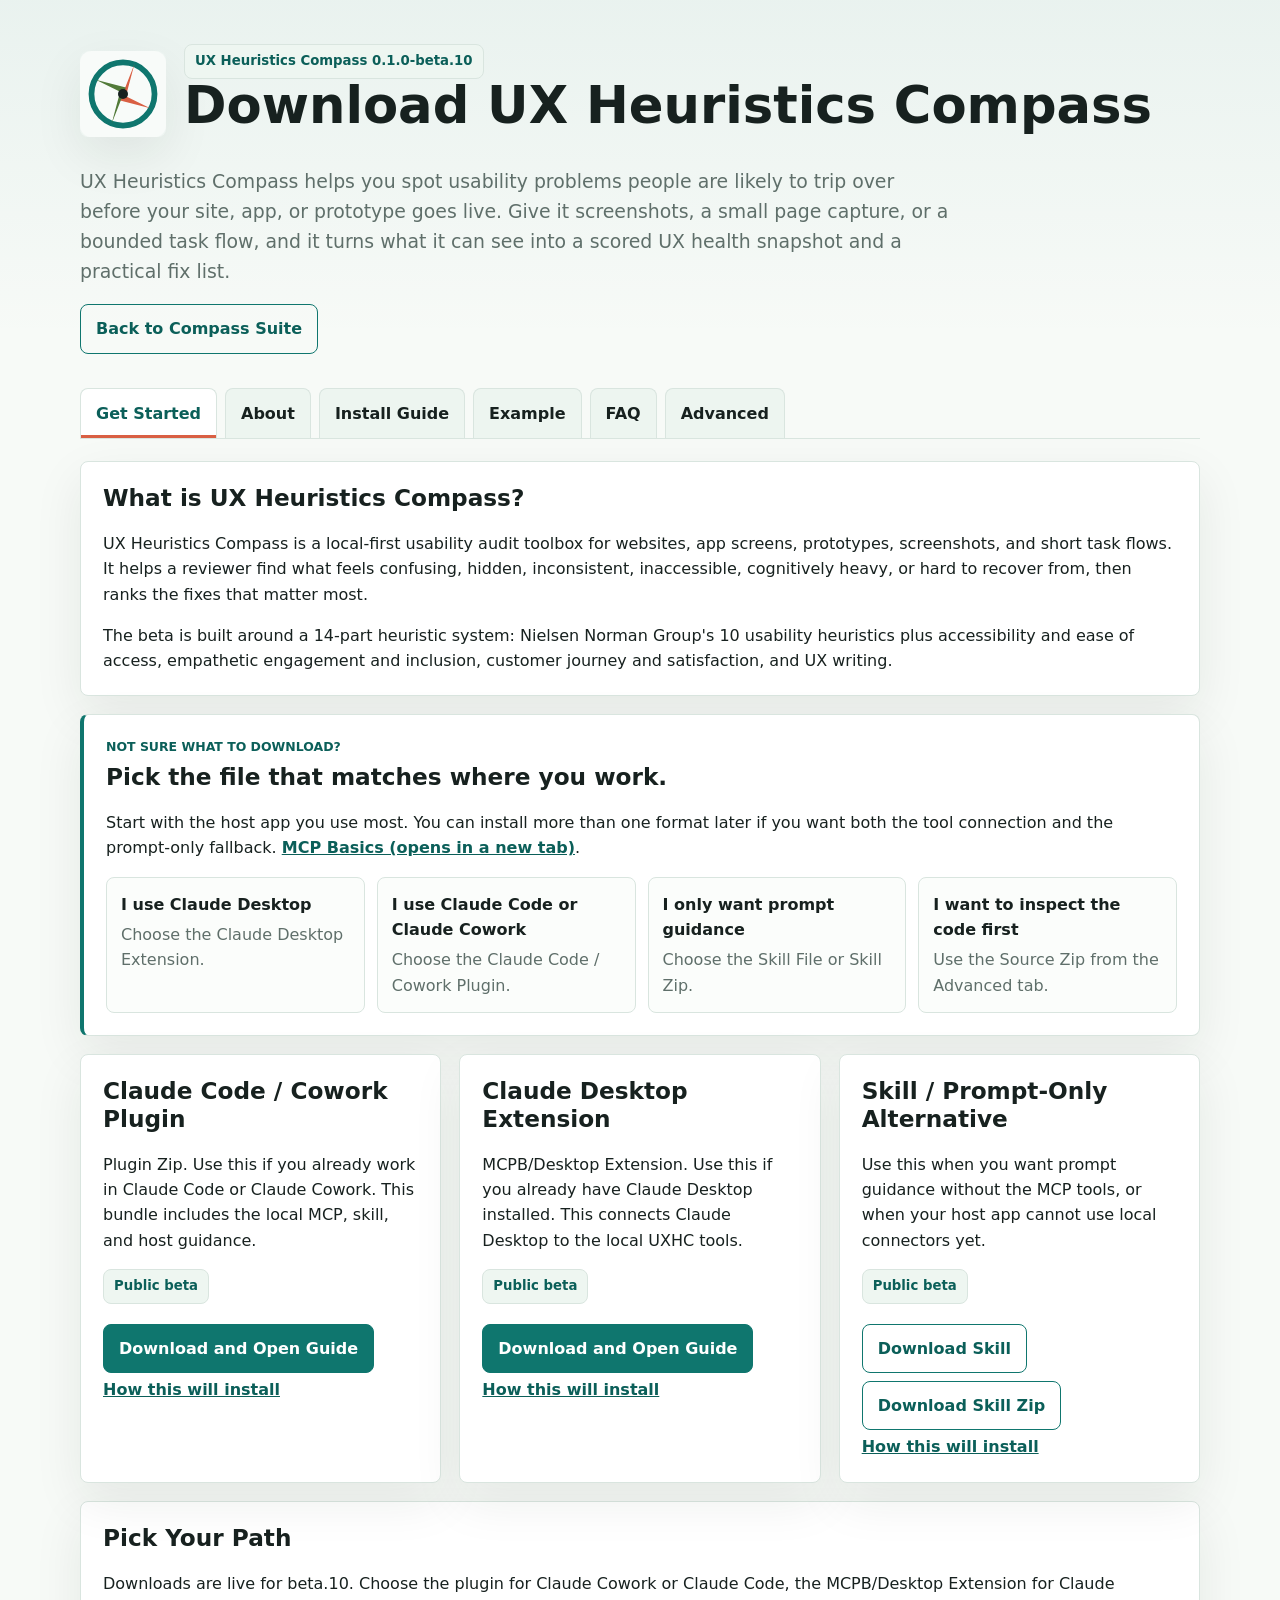
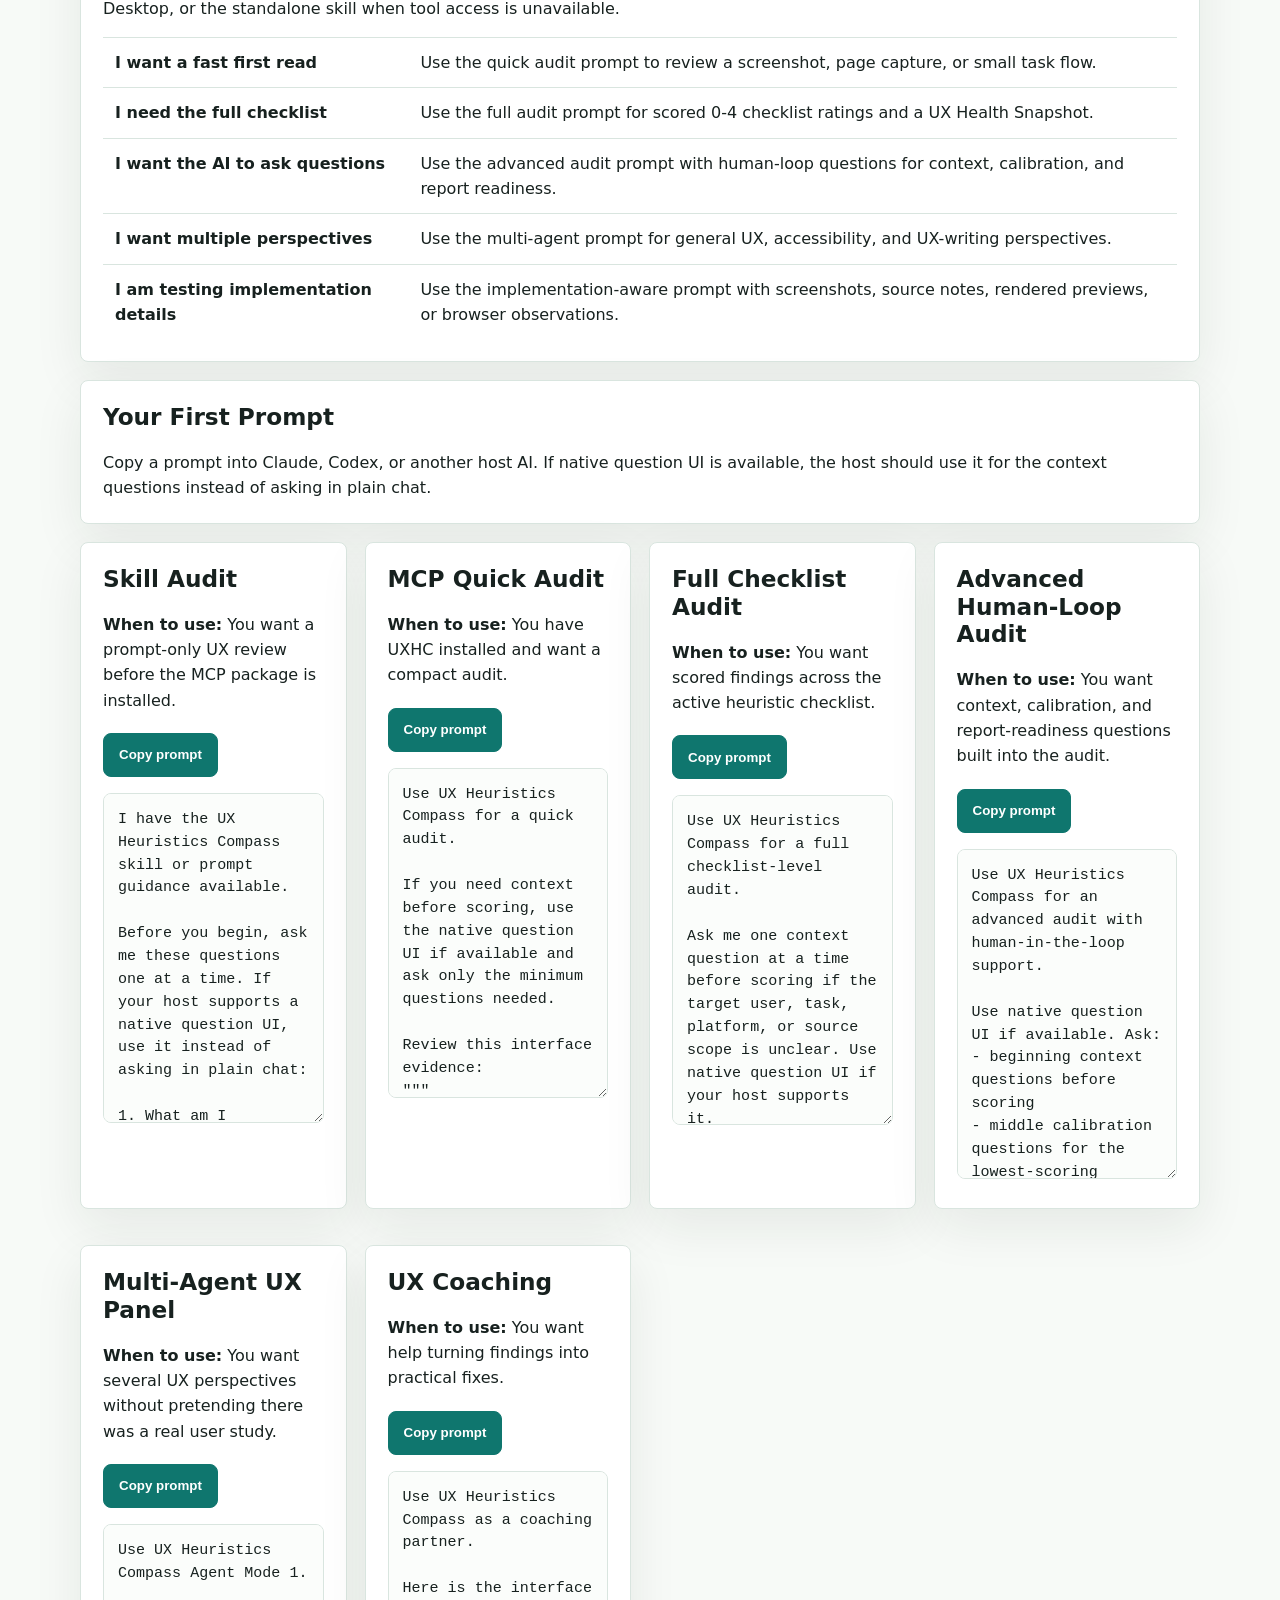
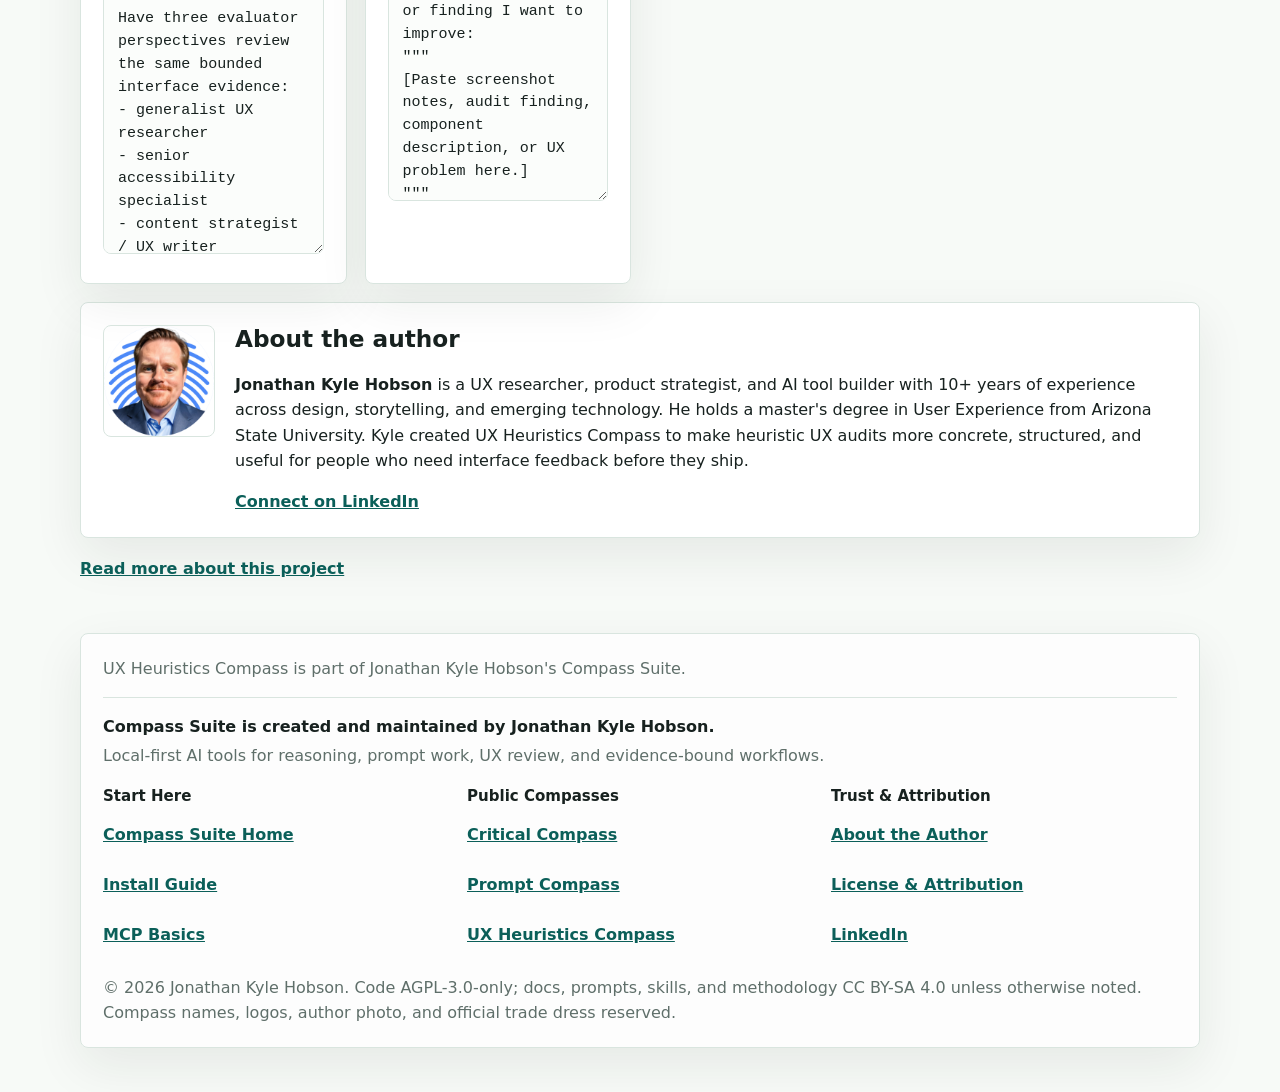
==== commit 06a81466: "Add screenshot install guide to public page" ====
--- a/index.html
+++ b/index.html
@@ -6,67 +6,32 @@
   <title>Download UX Heuristics Compass</title>
   <meta name="description" content="UX Heuristics Compass helps you audit websites, app screens, prototypes, and short task flows for visible usability issues before they ship.">
   <link rel="icon" href="assets/compass-badge.svg" type="image/svg+xml">
-  <link rel="preconnect" href="https://fonts.googleapis.com">
-  <link rel="preconnect" href="https://fonts.gstatic.com" crossorigin>
-  <link rel="stylesheet" href="https://fonts.googleapis.com/css2?family=Plus+Jakarta+Sans:wght@400;600;700;800&family=Space+Grotesk:wght@400;500;700&display=swap">
   <link rel="stylesheet" href="styles.css">
 </head>
 <body>
-
-  <div id="progress-bar" role="progressbar" aria-valuenow="0" aria-valuemin="0" aria-valuemax="100" aria-label="Reading progress"></div>
-
-  <nav class="site-nav" aria-label="Compass network">
-    <div class="site-nav-inner">
-      <a class="site-nav-brand" href="https://jonathankhobson.github.io/compass-suite/">
-        <img src="assets/compass-badge.svg" alt="">
-        <span>Compass Suite</span>
-      </a>
-      <div class="site-nav-sep" aria-hidden="true"></div>
-      <button class="site-nav-toggle" type="button" aria-expanded="false" aria-controls="site-nav-menu">
-        <span class="site-nav-toggle-icon" aria-hidden="true"></span>
-        <span>Menu</span>
-      </button>
-      <div class="site-nav-links" id="site-nav-menu">
-        <a class="site-nav-link" href="https://jonathankhobson.github.io/compass-suite/">Suite</a>
-        <a class="site-nav-link" href="https://jonathankhobson.github.io/critical-compass/">Critical Compass</a>
-        <a class="site-nav-link" href="https://jonathankhobson.github.io/prompt-compass/">Prompt Compass</a>
-        <a class="site-nav-link" aria-current="page" href="https://jonathankhobson.github.io/ux-heuristic-compass/">UX Heuristics</a>
-        <a class="site-nav-link" href="https://jonathankhobson.github.io/shareables/s/understanding-ai-2026/">AI Basics</a>
-        <a class="site-nav-link" href="https://jonathankhobson.github.io/what-is-an-mcp/">MCP Basics</a>
+  <header>
+    <div class="brand">
+      <img alt="Compass badge" src="assets/compass-badge.svg">
+      <div>
+        <span class="tag">UX Heuristics Compass 0.1.0-beta.10</span>
+        <h1>Download UX Heuristics Compass</h1>
       </div>
     </div>
-  </nav>
-
-  <header class="hero" aria-label="UX Heuristics Compass">
-    <div class="hero-lockup">
-      <img class="hero-badge" src="assets/compass-badge.svg" alt="UX Heuristics Compass badge">
-      <div class="hero-id">
-        <span class="hero-eyebrow">UX Heuristics Compass · v0.1.0-beta.10</span>
-        <h1>Spot usability problems before they ship.</h1>
-      </div>
+    <p class="lead">UX Heuristics Compass helps you spot usability problems people are likely to trip over before your site, app, or prototype goes live. Give it screenshots, a small page capture, or a bounded task flow, and it turns what it can see into a scored UX health snapshot and a practical fix list.</p>
+    <div class="header-actions">
+      <a class="button ghost" href="https://jonathankhobson.github.io/compass-suite/">Back to Compass Suite</a>
     </div>
-    <p class="hero-lead">Give it screenshots, a small page capture, or a bounded task flow. It turns what it can see into a scored UX health snapshot and a practical fix list — before your site, app, or prototype goes live.</p>
-    <p class="hero-actions"><a class="button ghost" href="https://jonathankhobson.github.io/compass-suite/">Back to Compass Suite</a></p>
   </header>
 
-  <div class="page-nav-wrap">
-    <div class="page-nav-inner">
-      <button class="section-nav-toggle" type="button" aria-expanded="false" aria-controls="section-nav-menu">
-        <span>Sections</span>
-        <span class="section-nav-current">Get Started</span>
-      </button>
-      <nav class="tab-nav" id="section-nav-menu" role="tablist" aria-label="UX Heuristics Compass sections">
-        <button id="tab-get-started" role="tab" aria-controls="get-started" aria-selected="true" data-tab-target="get-started">Get Started</button>
-        <button id="tab-about" role="tab" aria-controls="about" aria-selected="false" data-tab-target="about">About</button>
-        <button id="tab-install" role="tab" aria-controls="install" aria-selected="false" data-tab-target="install">Install Guide</button>
-        <button id="tab-example" role="tab" aria-controls="example" aria-selected="false" data-tab-target="example">Example</button>
-        <button id="tab-faq" role="tab" aria-controls="faq" aria-selected="false" data-tab-target="faq">FAQ</button>
-        <button id="tab-advanced" role="tab" aria-controls="advanced" aria-selected="false" data-tab-target="advanced">Advanced</button>
-      </nav>
-    </div>
-  </div>
-
   <main>
+    <nav class="tab-nav" role="tablist" aria-label="UX Heuristics Compass download sections">
+      <button id="tab-get-started" role="tab" aria-controls="get-started" aria-selected="true" data-tab-target="get-started">Get Started</button>
+      <button id="tab-about" role="tab" aria-controls="about" aria-selected="false" data-tab-target="about">About</button>
+      <button id="tab-install" role="tab" aria-controls="install" aria-selected="false" data-tab-target="install">Install Guide</button>
+      <button id="tab-example" role="tab" aria-controls="example" aria-selected="false" data-tab-target="example">Example</button>
+      <button id="tab-faq" role="tab" aria-controls="faq" aria-selected="false" data-tab-target="faq">FAQ</button>
+      <button id="tab-advanced" role="tab" aria-controls="advanced" aria-selected="false" data-tab-target="advanced">Advanced</button>
+    </nav>
 
     <section id="get-started" class="tab-panel" role="tabpanel" aria-labelledby="tab-get-started">
       <div class="card">
@@ -329,40 +294,202 @@
     <section id="install" class="tab-panel" role="tabpanel" aria-labelledby="tab-install" hidden>
       <div class="section-heading">
         <h2>Install Guide</h2>
-        <p>Choose the install path for the Claude surface you use. UXHC beta.10 packages are available now; manual target-client install QA is still tracked separately from package build verification.</p>
-      </div>
+        <p>Choose the install path for the Claude surface you use. These screenshots show the tested UI. If your app does not show this path, stop and use the diagnostic prompt instead of improvising.</p>
+      </div>
+
+      <section class="card notice">
+        <h2>Tested Claude Surfaces</h2>
+        <p>The screenshots below reflect the Claude Code, Claude Cowork, and Claude Desktop surfaces available during testing. Claude's install UI can differ by platform, account, and version. Local MCP/plugin and Desktop extension installs are not claimed for Claude.ai in a web browser.</p>
+      </section>
+
+      <section class="card notice install-warning">
+        <h2>Before Manual Config Edits</h2>
+        <p>Do not hand-edit Claude config, or let an assistant rewrite it, unless it first backs up the file, reads the existing server names, merges only <code>ux-heuristic-compass</code>, writes UTF-8 without a BOM, and verifies that no existing MCPs disappeared.</p>
+      </section>
 
       <section class="grid">
         <div class="card" id="install-cowork">
           <h2>Claude Code / Cowork Plugin</h2>
           <ol>
             <li>Download <code>ux-heuristic-compass-plugin.zip</code>.</li>
-            <li>Install it through the current Claude Cowork or Claude Code plugin flow.</li>
+            <li>Open Claude Cowork or Claude Code.</li>
+            <li>Click <strong>Customize</strong> in the left sidebar.</li>
+            <li>Under <strong>Personal Plugins</strong>, click the <strong>+</strong> button.</li>
+            <li>Hover over <strong>Create Plugin</strong>, then click <strong>Upload Plugin</strong>.</li>
+            <li>Drag the zip file into the upload area.</li>
             <li>Run <code>get_started</code> or use the first prompt on the Get Started tab.</li>
+          </ol>
+          <p class="install-subnote">If you only see Skills and Connectors, and Connectors only accepts a remote MCP URL, stop. That is not the plugin upload path.</p>
+          <ol class="install-walkthrough" aria-label="Claude Cowork plugin install screenshots">
+          <li>
+            <figure class="install-step-shot">
+              <img src="install-guide/plugin/plugin-01-open-claude-code.png" alt="Claude Code or Claude Cowork open before plugin installation" loading="lazy">
+              <figcaption><strong>Step 1:</strong> Open Claude Code or Claude Cowork.</figcaption>
+            </figure>
+          </li>
+          <li>
+            <figure class="install-step-shot">
+              <img src="install-guide/plugin/plugin-02-customize.png" alt="Customize entry point in Claude Code or Claude Cowork" loading="lazy">
+              <figcaption><strong>Step 2:</strong> Open Customize from the left sidebar.</figcaption>
+            </figure>
+          </li>
+          <li>
+            <figure class="install-step-shot">
+              <img src="install-guide/plugin/plugin-03-personal-plugins.png" alt="Customize screen showing Personal Plugins" loading="lazy">
+              <figcaption><strong>Step 3:</strong> Confirm you can see Personal Plugins.</figcaption>
+            </figure>
+          </li>
+          <li>
+            <figure class="install-step-shot">
+              <img src="install-guide/plugin/plugin-04-plus-hover.png" alt="Personal Plugins plus button hover state" loading="lazy">
+              <figcaption><strong>Step 4:</strong> Hover over the plus button until Add Plugin appears.</figcaption>
+            </figure>
+          </li>
+          <li>
+            <figure class="install-step-shot">
+              <img src="install-guide/plugin/plugin-05-add-menu.png" alt="Plugin add menu opened from Personal Plugins" loading="lazy">
+              <figcaption><strong>Step 5:</strong> Click the plus button to open the plugin menu.</figcaption>
+            </figure>
+          </li>
+          <li>
+            <figure class="install-step-shot">
+              <img src="install-guide/plugin/plugin-06-upload-plugin-menu.png" alt="Create Plugin menu with Upload Plugin option" loading="lazy">
+              <figcaption><strong>Step 6:</strong> Choose Create Plugin, then Upload Plugin.</figcaption>
+            </figure>
+          </li>
+          <li>
+            <figure class="install-step-shot">
+              <img src="install-guide/plugin/plugin-07-upload-local-plugin.png" alt="Upload local plugin screen" loading="lazy">
+              <figcaption><strong>Step 7:</strong> Choose the local upload option.</figcaption>
+            </figure>
+          </li>
+          <li>
+            <figure class="install-step-shot">
+              <img src="install-guide/plugin/plugin-08-drop-plugin-zip.png" alt="Plugin upload area with drag and drop target" loading="lazy">
+              <figcaption><strong>Step 8:</strong> Drag in ux-heuristic-compass-plugin.zip.</figcaption>
+            </figure>
+          </li>
+          <li>
+            <figure class="install-step-shot">
+              <img src="install-guide/plugin/plugin-09-installed.png" alt="UX Heuristics Compass plugin installed confirmation" loading="lazy">
+              <figcaption><strong>Step 9:</strong> Confirm UX Heuristics Compass appears as installed.</figcaption>
+            </figure>
+          </li>
           </ol>
         </div>
         <div class="card" id="install-desktop">
           <h2>Claude Desktop Extension</h2>
           <ol>
             <li>Download <code>ux-heuristic-compass-0.1.0.mcpb</code>.</li>
-            <li>Open Claude Desktop settings and find Extensions.</li>
-            <li>Install the MCPB file and approve the standard local-extension warning.</li>
+            <li>Open the Claude Desktop app.</li>
+            <li>Go to <strong>Settings</strong> &rarr; <strong>Extensions</strong>.</li>
+            <li>Drag the downloaded file into the Extensions panel.</li>
+            <li>Approve the standard local-extension warning.</li>
             <li>Ask Claude to use UX Heuristics Compass for a quick audit.</li>
+          </ol>
+          <p class="install-subnote">If your Claude Desktop build does not show Settings &rarr; Extensions, do not hand-edit config as a beginner workaround. Use the diagnostic prompt.</p>
+          <ol class="install-walkthrough" aria-label="Claude Desktop extension install screenshots">
+          <li>
+            <figure class="install-step-shot">
+              <img src="install-guide/mcpb/mcpb-01-download.png" alt="UX Heuristics Compass MCPB file ready for install" loading="lazy">
+              <figcaption><strong>Step 1:</strong> Download the UX Heuristics Compass .mcpb file.</figcaption>
+            </figure>
+          </li>
+          <li>
+            <figure class="install-step-shot">
+              <img src="install-guide/mcpb/mcpb-02-open-settings.png" alt="Claude Desktop settings entry point" loading="lazy">
+              <figcaption><strong>Step 2:</strong> Open Claude Desktop settings.</figcaption>
+            </figure>
+          </li>
+          <li>
+            <figure class="install-step-shot">
+              <img src="install-guide/mcpb/mcpb-03-extensions.png" alt="Claude Desktop Extensions area" loading="lazy">
+              <figcaption><strong>Step 3:</strong> Open the Extensions area if your build has it.</figcaption>
+            </figure>
+          </li>
+          <li>
+            <figure class="install-step-shot">
+              <img src="install-guide/mcpb/mcpb-04-drop-file.png" alt="MCPB drag and drop install area" loading="lazy">
+              <figcaption><strong>Step 4:</strong> Drag the .mcpb file into the Extensions panel.</figcaption>
+            </figure>
+          </li>
+          <li>
+            <figure class="install-step-shot">
+              <img src="install-guide/mcpb/mcpb-05-installed.png" alt="UX Heuristics Compass extension installed confirmation" loading="lazy">
+              <figcaption><strong>Step 5:</strong> Confirm the extension is installed.</figcaption>
+            </figure>
+          </li>
           </ol>
         </div>
         <div class="card" id="install-skill">
           <h2>Skill File or Skill Zip</h2>
           <ol>
             <li>Download <code>ux-heuristic-compass.skill</code> or <code>skill.zip</code>.</li>
-            <li>Add it through your host app's skill import flow.</li>
+            <li>Open Claude or Claude Code.</li>
+            <li>Go to <strong>Skills</strong>, then click the <strong>+</strong> button.</li>
+            <li>Hover over <strong>Create Skill</strong>, then click <strong>Upload Skill</strong>.</li>
+            <li>Drag in your downloaded file.</li>
             <li>Use the Skill Audit prompt on the Get Started tab.</li>
           </ol>
+          <p class="install-subnote">Use the skill when the MCP/plugin path is unavailable, or keep it as a prompt-only fallback alongside the tool connection.</p>
+          <ol class="install-walkthrough" aria-label="UX Heuristics Compass skill install screenshots">
+          <li>
+            <figure class="install-step-shot">
+              <img src="install-guide/skill/skill-01-open-skills.png" alt="Claude Skills area before upload" loading="lazy">
+              <figcaption><strong>Step 1:</strong> Open the Skills area.</figcaption>
+            </figure>
+          </li>
+          <li>
+            <figure class="install-step-shot">
+              <img src="install-guide/skill/skill-02-plus-button.png" alt="Skills plus button" loading="lazy">
+              <figcaption><strong>Step 2:</strong> Click the plus button.</figcaption>
+            </figure>
+          </li>
+          <li>
+            <figure class="install-step-shot">
+              <img src="install-guide/skill/skill-03-upload-skill-menu.png" alt="Create Skill menu with Upload Skill option" loading="lazy">
+              <figcaption><strong>Step 3:</strong> Choose Create Skill, then Upload Skill.</figcaption>
+            </figure>
+          </li>
+          <li>
+            <figure class="install-step-shot">
+              <img src="install-guide/skill/skill-04-select-file.png" alt="Skill file selection screen" loading="lazy">
+              <figcaption><strong>Step 4:</strong> Select ux-heuristic-compass.skill or skill.zip.</figcaption>
+            </figure>
+          </li>
+          <li>
+            <figure class="install-step-shot">
+              <img src="install-guide/skill/skill-05-installed.png" alt="UX Heuristics Compass skill installed confirmation" loading="lazy">
+              <figcaption><strong>Step 5:</strong> Confirm UX Heuristics Compass is available as a skill.</figcaption>
+            </figure>
+          </li>
+          </ol>
         </div>
       </section>
 
+      <section class="grid">
+        <div class="card">
+          <h2>After Install, Verify</h2>
+          <ol>
+            <li>Fully restart Claude if the tool list does not refresh.</li>
+            <li>Start a new chat.</li>
+            <li>Ask for <code>get_started</code> or use the Skill Audit prompt.</li>
+            <li>If you had other MCPs installed before, confirm they still appear.</li>
+          </ol>
+        </div>
+        <div class="card">
+          <h2>If the Expected UI Is Missing</h2>
+          <p>Do not improvise in Connectors unless that surface clearly accepts the exact file type you downloaded. Use the skill/reference path or the diagnostic prompt instead.</p>
+        </div>
+        <div class="card">
+          <h2>Back Out Safely</h2>
+          <p>Restore the latest config backup or remove only the <code>ux-heuristic-compass</code> entry from <code>mcpServers</code>. Never reset the whole config to fix one install.</p>
+        </div>
+      </section>
+
       <div class="card">
         <h2>Source Install</h2>
-        <p>Technical users can download <code>ux-heuristic-compass-source.zip</code>, inspect the source, run the self-test, and connect the MCP manually. This path is useful for review, development, or local troubleshooting.</p>
+        <p>Technical users can download <code>ux-heuristic-compass-source.zip</code>, inspect the source, run the self-test, and connect the MCP manually. This is a fallback for review, development, or local troubleshooting, not the beginner install path.</p>
       </div>
 
       <section class="card notice">
@@ -370,7 +497,6 @@
         <p>Use the diagnostic prompt in the Advanced tab before editing files manually. Most failed installs come from an unavailable package, a host app that has not reloaded the MCP, or a path that needs local-machine adjustment.</p>
       </section>
     </section>
-
     <section id="example" class="tab-panel" role="tabpanel" aria-labelledby="tab-example" hidden>
       <div class="card">
         <h2>Example</h2>
@@ -562,11 +688,11 @@
           <summary>Advanced: Verify Download</summary>
           <p>These SHA-256 checksums help technical reviewers confirm that downloaded files match this release.</p>
           <table>
-                                                                                                <tr><td><a href="https://github.com/JonathanKHobson/ux-heuristic-compass/releases/download/v0.1.0-beta.10/ux-heuristic-compass-plugin.zip" download><code>ux-heuristic-compass-plugin.zip</code></a></td><td><code>dc40974b0602f1f1d7188e4d06f90cf73472e0d4743d55359b10b042d22010c2</code></td></tr>
-            <tr><td><a href="https://github.com/JonathanKHobson/ux-heuristic-compass/releases/download/v0.1.0-beta.10/ux-heuristic-compass-0.1.0.mcpb" download><code>ux-heuristic-compass-0.1.0.mcpb</code></a></td><td><code>fcbea8b3352cd9b096ece5729977ccd5d6c878116b77a7fd65c6c4078881b2f8</code></td></tr>
-            <tr><td><a href="https://github.com/JonathanKHobson/ux-heuristic-compass/releases/download/v0.1.0-beta.10/ux-heuristic-compass.skill" download><code>ux-heuristic-compass.skill</code></a></td><td><code>0be58675d60e137626303783f1a0dd3d154d1453f597fbe33b8261fcef8f132a</code></td></tr>
-            <tr><td><a href="https://github.com/JonathanKHobson/ux-heuristic-compass/releases/download/v0.1.0-beta.10/skill.zip" download><code>skill.zip</code></a></td><td><code>0d13f5389adb9a269689f83dc76e0fcfd10306b4e1b5e9e3ad73ef24f2b13448</code></td></tr>
-            <tr><td><a href="https://github.com/JonathanKHobson/ux-heuristic-compass/releases/download/v0.1.0-beta.10/ux-heuristic-compass-source.zip" download><code>ux-heuristic-compass-source.zip</code></a></td><td><code>18dcd62231a9d3932de81f024b185acbaf5d59d9c1124262bfdbc86ca4d3e0b8</code></td></tr>
+                                                                                                            <tr><td><a href="https://github.com/JonathanKHobson/ux-heuristic-compass/releases/download/v0.1.0-beta.10/ux-heuristic-compass-plugin.zip" download><code>ux-heuristic-compass-plugin.zip</code></a></td><td><code>927649bd3e152b7551e3dff935cc4a62d8a54d5ff28c7946a025324490ab3567</code></td></tr>
+            <tr><td><a href="https://github.com/JonathanKHobson/ux-heuristic-compass/releases/download/v0.1.0-beta.10/ux-heuristic-compass-0.1.0.mcpb" download><code>ux-heuristic-compass-0.1.0.mcpb</code></a></td><td><code>6892f583afaeb5e39a2c7640327264eeca9b908f89fd17155cef1b574119b04d</code></td></tr>
+            <tr><td><a href="https://github.com/JonathanKHobson/ux-heuristic-compass/releases/download/v0.1.0-beta.10/ux-heuristic-compass.skill" download><code>ux-heuristic-compass.skill</code></a></td><td><code>18507c693379eefb37ac0fdb89224d11c93bd4a70573e39026076137466872d6</code></td></tr>
+            <tr><td><a href="https://github.com/JonathanKHobson/ux-heuristic-compass/releases/download/v0.1.0-beta.10/skill.zip" download><code>skill.zip</code></a></td><td><code>83a885597a48ee44665bb726648720c856cc49f1adb831d234a785a3ef7bcf93</code></td></tr>
+            <tr><td><a href="https://github.com/JonathanKHobson/ux-heuristic-compass/releases/download/v0.1.0-beta.10/ux-heuristic-compass-source.zip" download><code>ux-heuristic-compass-source.zip</code></a></td><td><code>33a97cb4d74a19287f04eb321bf37e49a21ee68407c927589021e5dc8d1c183a</code></td></tr>
             <tr><td><a href="https://github.com/JonathanKHobson/ux-heuristic-compass/releases/download/v0.1.0-beta.10/checksums.txt" download><code>checksums.txt</code></a></td><td>SHA-256 manifest</td></tr>
           </table>
         </details>
@@ -612,7 +738,6 @@
   </main>
 
   <footer class="suite-footer" role="contentinfo">
-    <div class="suite-footer-inner">
     <div class="suite-footer-card">
       <p class="suite-footer-note">UX Heuristics Compass is part of Jonathan Kyle Hobson's Compass Suite.</p>
       <p class="suite-footer-heading">Compass Suite is created and maintained by Jonathan Kyle Hobson.</p>
@@ -622,9 +747,8 @@
           <h2 id="footer-start-here">Start Here</h2>
           <div class="suite-footer-links">
             <a href="https://jonathankhobson.github.io/compass-suite/">Compass Suite Home</a>
-            <a href="https://jonathankhobson.github.io/shareables/s/understanding-ai-2026/">AI Basics</a>
+            <a href="https://jonathankhobson.github.io/compass-suite/#install">Install Guide</a>
             <a href="https://jonathankhobson.github.io/what-is-an-mcp/">MCP Basics</a>
-            <a href="https://jonathankhobson.github.io/compass-suite/#install">Install Guide</a>
           </div>
         </section>
         <section class="suite-footer-group" aria-labelledby="footer-public-compasses">
@@ -646,7 +770,6 @@
       </nav>
       <p class="suite-footer-legal">&copy; 2026 Jonathan Kyle Hobson. Code AGPL-3.0-only; docs, prompts, skills, and methodology CC BY-SA 4.0 unless otherwise noted. Compass names, logos, author photo, and official trade dress reserved.</p>
     </div>
-    </div>
   </footer>
   <script src="site.js"></script>
 </body>
--- a/styles.css
+++ b/styles.css
@@ -1,724 +1,445 @@
 /* compass-public-visual-system: uxhc-v1 */
-
-@import url('https://fonts.googleapis.com/css2?family=Plus+Jakarta+Sans:wght@400;600;700;800&family=Space+Grotesk:wght@400;500;700&display=swap');
-
-/* ── Tokens ─────────────────────────────────────────── */
 :root {
-  color-scheme: light;
-
-  --bg:        #f7faf7;
-  --paper:     #ffffff;
-  --panel:     #ffffff;
-  --ink:       #17211f;
-  --muted:     #5f6f6a;
-  --teal:      #0f766e;
+  --bg: #f7faf7;
+  --paper: #ffffff;
+  --ink: #17211f;
+  --muted: #5f6f6a;
+  --teal: #0f766e;
   --teal-dark: #0b5f59;
-  --teal-lt:   rgba(15, 118, 110, 0.08);
-  --coral:     #d95f43;
-  --leaf:      #527a39;
-  --gold:      #d99c2b;
-  --line:      #d9e5df;
-  --soft:      #eef6f1;
-  --danger:    #9f2d20;
-
-  --shadow:    0 2px 8px rgba(23, 33, 31, 0.06);
-  --shadow-md: 0 6px 20px rgba(23, 33, 31, 0.10);
-  --shadow-lg: 0 18px 50px rgba(23, 33, 31, 0.12);
-
-  --font-display: 'Plus Jakarta Sans', ui-sans-serif, system-ui, sans-serif;
-  --font-body:    'Space Grotesk', ui-sans-serif, system-ui, sans-serif;
-
-  --container:  min(1120px, calc(100% - 32px));
-  --radius:     8px;
-  --site-nav-h: 52px;
-}
-
-/* ── Reset ──────────────────────────────────────────── */
-*, *::before, *::after { box-sizing: border-box; }
-
-html { scroll-behavior: smooth; overflow-x: hidden; }
+  --coral: #d95f43;
+  --leaf: #527a39;
+  --gold: #d99c2b;
+  --line: #d9e5df;
+  --soft: #eef6f1;
+  --shadow: 0 18px 50px rgba(23, 33, 31, 0.08);
+}
+
+* {
+  box-sizing: border-box;
+}
+
+html {
+  max-width: 100%;
+  overflow-x: hidden;
+  scroll-behavior: smooth;
+}
 
 body {
   margin: 0;
-  font-family: var(--font-body);
-  font-size: 1rem;
-  line-height: 1.62;
+  font-family: Inter, ui-sans-serif, system-ui, -apple-system, BlinkMacSystemFont, "Segoe UI", sans-serif;
   color: var(--ink);
   background:
-    linear-gradient(180deg, rgba(15, 118, 110, 0.07) 0%, transparent 400px),
+    linear-gradient(180deg, rgba(15, 118, 110, 0.06), transparent 340px),
     var(--bg);
+  line-height: 1.58;
+  max-width: 100%;
   overflow-x: hidden;
 }
 
-img, svg { max-width: 100%; height: auto; }
-
-/* ── Progress bar ───────────────────────────────────── */
-#progress-bar {
-  position: fixed;
-  top: 0; left: 0;
-  height: 3px;
-  width: 0%;
-  background: linear-gradient(90deg, var(--teal) 0%, var(--coral) 100%);
-  z-index: 600;
-  transition: width 0.08s linear;
-  pointer-events: none;
-}
-
-/* ── Site nav ───────────────────────────────────────── */
-.site-nav {
-  position: sticky;
-  top: 0;
-  z-index: 400;
-  height: var(--site-nav-h);
-  background: rgba(247, 250, 247, 0.95);
-  backdrop-filter: blur(12px);
-  -webkit-backdrop-filter: blur(12px);
-  border-bottom: 1px solid var(--line);
-}
-
-.site-nav-inner {
-  width: var(--container);
+a {
+  color: var(--teal-dark);
+  font-weight: 700;
+  overflow-wrap: anywhere;
+}
+
+img,
+svg {
+  max-width: 100%;
+  height: auto;
+}
+
+a:focus,
+button:focus,
+summary:focus {
+  outline: 3px solid rgba(217, 95, 67, 0.35);
+  outline-offset: 3px;
+}
+
+header,
+main,
+footer {
+  width: min(1120px, calc(100% - 32px));
   margin: 0 auto;
-  height: 100%;
-  display: flex;
+}
+
+header {
+  padding: 44px 0 24px;
+}
+
+.brand {
+  display: grid;
+  grid-template-columns: 86px 1fr;
+  gap: 18px;
   align-items: center;
-  gap: 6px;
-}
-
-.site-nav-brand {
-  display: flex;
-  align-items: center;
-  gap: 8px;
-  font-family: var(--font-display);
-  font-weight: 800;
-  font-size: 0.9rem;
-  color: var(--teal-dark);
-  text-decoration: none;
-  flex-shrink: 0;
-  padding: 5px 8px;
-  border-radius: var(--radius);
-  transition: background 0.14s;
-}
-
-.site-nav-brand:hover { background: var(--teal-lt); }
-
-.site-nav-brand img {
-  width: 28px;
-  height: 28px;
-  border-radius: 6px;
-  flex-shrink: 0;
-}
-
-.site-nav-brand span { white-space: nowrap; }
-
-.site-nav-sep {
-  width: 1px;
-  height: 18px;
-  background: var(--line);
-  flex-shrink: 0;
-  margin: 0 6px;
-}
-
-.site-nav-links {
-  display: flex;
-  align-items: center;
-  gap: 2px;
-  flex: 1;
-  overflow-x: auto;
-  scrollbar-width: none;
+}
+
+.brand img {
+  width: 86px;
+  height: 86px;
+  border-radius: 8px;
+  box-shadow: var(--shadow);
   min-width: 0;
-}
-
-.site-nav-links::-webkit-scrollbar { display: none; }
-
-.site-nav-link {
-  font-family: var(--font-display);
-  font-weight: 700;
-  font-size: 0.82rem;
+  max-width: 100%;
+}
+
+h1,
+h2,
+h3,
+p {
+  margin-top: 0;
+}
+
+h1 {
+  margin-bottom: 12px;
+  font-size: clamp(2rem, 4vw, 4rem);
+  line-height: 1.02;
+  letter-spacing: 0;
+}
+
+h2 {
+  font-size: 1.45rem;
+  line-height: 1.2;
+}
+
+h3 {
+  font-size: 1.05rem;
+}
+
+.lead {
+  max-width: 880px;
+  margin: 24px 0 0;
   color: var(--muted);
-  text-decoration: none;
-  padding: 5px 10px;
-  border-radius: 6px;
-  white-space: nowrap;
-  flex-shrink: 0;
-  transition: background 0.12s, color 0.12s;
-}
-
-.site-nav-link:hover { background: var(--teal-lt); color: var(--teal-dark); }
-
-.site-nav-link[aria-current="page"] { background: var(--soft); color: var(--teal-dark); }
-
-.site-nav-toggle {
-  display: none;
-  align-items: center;
-  gap: 8px;
-  min-height: 44px;
-  margin-left: auto;
-  border: 1px solid var(--line);
-  border-radius: var(--radius);
-  padding: 9px 12px;
-  background: var(--paper);
-  color: var(--teal-dark);
-  cursor: pointer;
-  font-family: var(--font-display);
-  font-size: 0.86rem;
-  font-weight: 800;
-}
-
-.site-nav-toggle-icon {
-  position: relative;
-  width: 18px;
-  height: 12px;
-  display: inline-block;
-  border-top: 2px solid currentColor;
-  border-bottom: 2px solid currentColor;
-}
-
-.site-nav-toggle-icon::before {
-  content: "";
-  position: absolute;
-  left: 0;
-  right: 0;
-  top: 3px;
-  border-top: 2px solid currentColor;
-}
-
-/* ── Hero ───────────────────────────────────────────── */
-.hero {
-  width: var(--container);
-  margin: 0 auto;
-  padding: 52px 0 36px;
-}
-
-.hero-lockup {
-  display: flex;
-  align-items: flex-start;
-  gap: 20px;
-  margin-bottom: 16px;
-}
-
-.hero-badge {
-  width: 68px;
-  height: 68px;
-  border-radius: var(--radius);
-  border: 1px solid var(--line);
-  background: var(--paper);
-  box-shadow: var(--shadow-md);
-  flex-shrink: 0;
-}
-
-.hero-id { display: grid; gap: 8px; align-content: start; }
-
-.hero-eyebrow {
-  display: inline-flex;
-  align-items: center;
-  border: 1px solid var(--line);
-  border-radius: 20px;
-  padding: 3px 12px;
-  background: var(--soft);
-  color: var(--teal-dark);
-  font-family: var(--font-display);
-  font-size: 0.75rem;
-  font-weight: 800;
-  letter-spacing: 0.06em;
-  text-transform: uppercase;
-  width: fit-content;
-}
-
-.hero h1 {
-  margin: 0;
-  font-family: var(--font-display);
-  font-size: clamp(1.9rem, 5vw, 3.2rem);
-  font-weight: 800;
-  line-height: 1.05;
-  letter-spacing: -0.02em;
-  color: var(--ink);
-}
-
-.hero-lead {
-  font-family: var(--font-body);
-  font-size: 1.05rem;
-  color: var(--muted);
-  line-height: 1.7;
-  max-width: 700px;
-  margin: 0;
-}
-
-.hero-actions {
+  font-size: 1.18rem;
+}
+
+.header-actions {
   display: flex;
   flex-wrap: wrap;
   gap: 8px;
-  margin-top: 16px;
-}
-
-/* ── Page nav (sticky tab bar) ──────────────────────── */
-.page-nav-wrap {
-  position: sticky;
-  top: var(--site-nav-h);
-  z-index: 300;
-  background: rgba(247, 250, 247, 0.97);
-  backdrop-filter: blur(12px);
-  -webkit-backdrop-filter: blur(12px);
-  border-bottom: 1px solid var(--line);
-}
-
-.page-nav-inner {
-  width: var(--container);
-  margin: 0 auto;
-  position: relative;
-}
-
-.section-nav-toggle {
-  display: none;
-  align-items: center;
-  justify-content: space-between;
-  gap: 10px;
-  width: 100%;
-  min-height: 44px;
-  margin: 8px 0;
-  border: 1px solid var(--line);
-  border-radius: var(--radius);
-  padding: 10px 12px;
-  background: var(--paper);
-  color: var(--teal-dark);
-  cursor: pointer;
-  font-family: var(--font-display);
-  font-weight: 800;
-}
-
-.section-nav-toggle::after {
-  content: "▾";
-  color: var(--muted);
-  font-size: 0.8rem;
-  transition: transform 0.16s ease;
-}
-
-.section-nav-toggle[aria-expanded="true"]::after { transform: rotate(-180deg); }
-
-.section-nav-current {
-  color: var(--muted);
-  font-size: 0.84rem;
-  font-weight: 700;
-}
-
-.tab-nav {
-  display: flex;
-  gap: 2px;
-  padding: 8px 0;
-  overflow-x: auto;
-  scrollbar-width: none;
-}
-
-.tab-nav::-webkit-scrollbar { display: none; }
-
-.tab-nav button {
-  appearance: none;
-  border: none;
-  border-radius: 6px;
-  padding: 7px 14px;
-  background: transparent;
-  color: var(--muted);
-  cursor: pointer;
-  font-family: var(--font-display);
-  font-weight: 700;
-  font-size: 0.88rem;
-  min-height: 36px;
-  white-space: nowrap;
-  flex-shrink: 0;
-  transition: background 0.12s, color 0.12s;
-}
-
-.tab-nav button:hover { background: var(--teal-lt); color: var(--teal-dark); }
-
-.tab-nav button[aria-selected="true"] {
-  background: var(--soft);
-  color: var(--teal-dark);
-  box-shadow: inset 0 0 0 1.5px var(--teal);
-}
-
-/* ── Tab panels ─────────────────────────────────────── */
-.tab-panel[hidden] { display: none; }
-.tab-panel { animation: fade-up 160ms ease-out; }
-
-@keyframes fade-up {
-  from { opacity: 0; transform: translateY(5px); }
-  to   { opacity: 1; transform: translateY(0); }
-}
-
-/* ── Main layout ────────────────────────────────────── */
-main {
-  width: var(--container);
-  margin: 0 auto;
-  padding: 24px 0 64px;
-}
-
-/* ── Typography ─────────────────────────────────────── */
-h1, h2, h3 {
-  font-family: var(--font-display);
-  font-weight: 800;
-  margin-top: 0;
-  letter-spacing: -0.01em;
-}
-
-h2 { font-size: 1.32rem; line-height: 1.25; margin-bottom: 10px; }
-h3 { font-size: 1.04rem; margin-bottom: 8px; }
-
-p { margin-top: 0; margin-bottom: 12px; font-family: var(--font-body); }
-
-a {
-  color: var(--teal-dark);
-  font-weight: 700;
-  overflow-wrap: anywhere;
-  text-underline-offset: 3px;
-  transition: color 0.12s;
-}
-
-a:hover { color: var(--teal); }
-
-/* ── Focus ──────────────────────────────────────────── */
-a:focus-visible,
-button:focus-visible,
-summary:focus-visible,
-[tabindex]:focus-visible {
-  outline: 2.5px solid var(--teal);
-  outline-offset: 3px;
-  border-radius: 4px;
-}
-
-/* ── Eyebrow ────────────────────────────────────────── */
-.eyebrow {
-  margin: 0 0 6px;
-  color: var(--teal-dark);
-  font-family: var(--font-display);
-  font-size: 0.74rem;
-  font-weight: 900;
-  letter-spacing: 0.09em;
-  text-transform: uppercase;
-}
-
-/* ── Tags / Pills ───────────────────────────────────── */
-.tag, .status-pill {
+  margin: 18px 0 0;
+}
+
+.header-actions .button {
+  margin: 0;
+}
+
+.tag,
+.status-pill {
   display: inline-flex;
   align-items: center;
   width: fit-content;
   border: 1px solid var(--line);
-  border-radius: 20px;
-  padding: 3px 10px;
+  border-radius: 8px;
+  padding: 6px 10px;
   background: var(--soft);
   color: var(--teal-dark);
-  font-family: var(--font-display);
-  font-size: 0.77rem;
   font-weight: 800;
-  letter-spacing: 0.02em;
-}
-
-/* ── Screen reader only ─────────────────────────────── */
+  font-size: 0.83rem;
+}
+
+.tab-nav {
+  display: flex;
+  flex-wrap: wrap;
+  gap: 8px;
+  margin: 10px 0 22px;
+  border-bottom: 1px solid var(--line);
+}
+
+.tab-nav button {
+  appearance: none;
+  border: 1px solid var(--line);
+  border-bottom: 0;
+  border-radius: 8px 8px 0 0;
+  padding: 12px 15px;
+  background: #edf5f0;
+  color: var(--ink);
+  font: inherit;
+  font-weight: 800;
+  cursor: pointer;
+}
+
+.tab-nav button[aria-selected="true"] {
+  background: var(--paper);
+  color: var(--teal-dark);
+  box-shadow: 0 -3px 0 var(--coral) inset;
+}
+
+.tab-panel {
+  animation: fade 160ms ease-out;
+}
+
+@keyframes fade {
+  from { opacity: 0; transform: translateY(4px); }
+  to { opacity: 1; transform: translateY(0); }
+}
+
+.grid {
+  display: grid;
+  grid-template-columns: repeat(auto-fit, minmax(250px, 1fr));
+  gap: 18px;
+  min-width: 0;
+}
+
+.card {
+  margin: 0 0 18px;
+  padding: 22px;
+  border: 1px solid var(--line);
+  border-radius: 8px;
+  background: var(--paper);
+  box-shadow: var(--shadow);
+  min-width: 0;
+  max-width: 100%;
+}
+
+.card p:last-child,
+.card ol:last-child,
+.card table:last-child,
+.card textarea:last-child {
+  margin-bottom: 0;
+}
+
+.notice {
+  border-left: 4px solid var(--gold);
+}
+
+.download-chooser {
+  border-left: 4px solid var(--teal);
+}
+
+.eyebrow {
+  margin: 0 0 6px;
+  color: var(--teal-dark);
+  font-weight: 900;
+  text-transform: uppercase;
+  font-size: 0.78rem;
+}
+
+.chooser-grid {
+  display: grid;
+  grid-template-columns: repeat(auto-fit, minmax(220px, 1fr));
+  gap: 12px;
+  margin-top: 14px;
+}
+
+.chooser-grid div {
+  min-width: 0;
+  padding: 14px;
+  border: 1px solid var(--line);
+  border-radius: 8px;
+  background: #fbfdfb;
+}
+
+.chooser-grid strong {
+  display: block;
+  margin-bottom: 5px;
+  color: var(--ink);
+}
+
+.chooser-grid span {
+  display: block;
+  color: var(--muted);
+}
+
 .sr-only {
   position: absolute;
-  width: 1px; height: 1px;
-  padding: 0; margin: -1px;
+  width: 1px;
+  height: 1px;
+  padding: 0;
+  margin: -1px;
   overflow: hidden;
   clip: rect(0, 0, 0, 0);
   white-space: nowrap;
   border: 0;
 }
 
-/* ── Grid ───────────────────────────────────────────── */
-.grid {
-  display: grid;
-  grid-template-columns: repeat(auto-fit, minmax(250px, 1fr));
+.example-card {
+  display: grid;
+  grid-template-columns: minmax(260px, 0.95fr) minmax(280px, 1.05fr);
+  gap: 20px;
+  align-items: start;
+}
+
+.example-screenshot {
+  display: block;
+  width: 100%;
+  max-height: 520px;
+  object-fit: contain;
+  border: 1px solid var(--line);
+  border-radius: 8px;
+  background: var(--soft);
+}
+
+.example-output {
+  margin: 0 0 18px;
+}
+
+.example-output-image {
+  display: block;
+  width: 100%;
+  height: auto;
+  border: 1px solid var(--line);
+  border-radius: 8px;
+  background: #fff;
+  box-shadow: var(--shadow);
+}
+
+.example-switcher {
+  display: flex;
+  flex-wrap: wrap;
+  gap: 8px;
+  margin: 0 0 18px;
+  border-bottom: 1px solid var(--line);
+}
+
+.example-switcher button {
+  appearance: none;
+  min-height: 44px;
+  border: 1px solid var(--line);
+  border-bottom: 0;
+  border-radius: 8px 8px 0 0;
+  padding: 11px 15px;
+  background: #edf5f0;
+  color: var(--ink);
+  font: inherit;
+  font-weight: 800;
+  cursor: pointer;
+}
+
+.example-switcher button[aria-selected="true"] {
+  background: var(--paper);
+  color: var(--teal-dark);
+  box-shadow: 0 -3px 0 var(--coral) inset;
+}
+
+.example-panel[hidden] {
+  display: none;
+}
+
+.report-link-grid {
+  align-items: stretch;
+}
+
+.report-snapshot-stack {
+  display: grid;
   gap: 18px;
-  min-width: 0;
-}
-
-/* ── Cards ──────────────────────────────────────────── */
-.card {
   margin: 0 0 18px;
-  padding: 22px;
-  border: 1px solid var(--line);
-  border-radius: var(--radius);
-  background: var(--paper);
+}
+
+.report-selector {
+  display: grid;
+  grid-template-columns: repeat(auto-fit, minmax(170px, 1fr));
+  gap: 10px;
+  margin: 14px 0;
+}
+
+.report-selector button {
+  min-height: 44px;
+  border: 1px solid var(--line);
+  border-radius: 8px;
+  padding: 11px 13px;
+  background: #fbfdfb;
+  color: var(--ink);
+  font: inherit;
+  font-weight: 800;
+  cursor: pointer;
+  text-align: left;
+}
+
+.report-selector button[aria-pressed="true"] {
+  border-color: var(--teal);
+  background: var(--soft);
+  color: var(--teal-dark);
+  box-shadow: 0 0 0 2px rgba(15, 118, 110, 0.12);
+}
+
+.report-frame {
+  display: block;
+  width: 100%;
+  height: 720px;
+  border: 1px solid var(--line);
+  border-radius: 8px;
+  background: #fff;
   box-shadow: var(--shadow);
-  min-width: 0;
-  max-width: 100%;
-  transition: box-shadow 0.18s, transform 0.18s;
-}
-
-.card:not(.download-chooser):not(.notice):hover {
-  box-shadow: var(--shadow-md);
-  transform: translateY(-2px);
-}
-
-.card p:last-child,
-.card ol:last-child,
-.card table:last-child,
-.card textarea:last-child { margin-bottom: 0; }
-
-.notice { border-left: 4px solid var(--gold); }
-.download-chooser { border-left: 4px solid var(--teal); }
-
-/* ── Chooser grid ───────────────────────────────────── */
-.chooser-grid {
-  display: grid;
-  grid-template-columns: repeat(auto-fit, minmax(220px, 1fr));
-  gap: 12px;
-  margin-top: 14px;
-}
-
-.chooser-grid div {
-  min-width: 0;
-  padding: 14px;
-  border: 1px solid var(--line);
-  border-radius: var(--radius);
-  background: var(--soft);
-  transition: box-shadow 0.15s, transform 0.15s;
-}
-
-.chooser-grid div:hover { box-shadow: var(--shadow-md); transform: translateY(-1px); }
-
-.chooser-grid strong { display: block; margin-bottom: 5px; color: var(--ink); font-family: var(--font-display); }
-.chooser-grid span { display: block; color: var(--muted); font-family: var(--font-body); font-size: 0.9rem; }
-
-/* ── Buttons ────────────────────────────────────────── */
+}
+
 .button {
   display: inline-flex;
   align-items: center;
   justify-content: center;
   min-height: 44px;
   margin: 4px 8px 4px 0;
-  border: 1.5px solid var(--teal);
-  border-radius: var(--radius);
-  padding: 10px 16px;
+  border: 1px solid var(--teal);
+  border-radius: 8px;
+  padding: 11px 15px;
   background: var(--teal);
   color: #fff;
-  font-family: var(--font-display);
-  font-weight: 700;
-  font-size: 0.92rem;
+  font-weight: 800;
   text-decoration: none;
   cursor: pointer;
   max-width: 100%;
   text-align: center;
   white-space: normal;
   overflow-wrap: anywhere;
-  transition: background 0.14s, border-color 0.14s, box-shadow 0.14s, transform 0.14s, color 0.14s;
-}
-
-.button:hover {
-  background: var(--teal-dark);
-  border-color: var(--teal-dark);
-  box-shadow: var(--shadow-md);
-  transform: translateY(-1px);
-  color: #fff;
-}
-
-.button.secondary { background: var(--paper); color: var(--teal-dark); }
-.button.secondary:hover { background: var(--soft); border-color: var(--teal-dark); transform: translateY(-1px); }
-
-.button.ghost, .button.quiet { background: transparent; color: var(--teal-dark); }
-.button.ghost:hover, .button.quiet:hover { background: var(--teal-lt); transform: translateY(-1px); }
-
-.button.disabled, .button:disabled {
+}
+
+.button.secondary {
+  border-color: var(--teal);
+  background: var(--teal);
+}
+
+.button.ghost,
+.button.quiet {
+  background: transparent;
+  color: var(--teal-dark);
+}
+
+.button.disabled,
+.button:disabled {
+  border-color: #a9b8b2;
   background: #e4ebe7;
-  border-color: #a9b8b2;
   color: #5e6f68;
   cursor: not-allowed;
-  transform: none;
-  box-shadow: none;
-}
-
-/* ── Table ──────────────────────────────────────────── */
-table { width: 100%; border-collapse: collapse; }
-
-td, th {
+}
+
+table {
+  width: 100%;
+  border-collapse: collapse;
+}
+
+td,
+th {
   border-top: 1px solid var(--line);
   padding: 12px;
   text-align: left;
   vertical-align: top;
-  font-family: var(--font-body);
-}
-
-th { font-family: var(--font-display); font-weight: 800; }
-
-tr:hover td { background: var(--teal-lt); }
-
-/* ── Code ───────────────────────────────────────────── */
+}
+
 code {
   padding: 2px 5px;
   border-radius: 6px;
   background: #edf5f0;
   color: var(--teal-dark);
-  font-family: ui-monospace, SFMono-Regular, Menlo, Monaco, Consolas, monospace;
+  font-family: ui-monospace, SFMono-Regular, Menlo, Monaco, Consolas, "Liberation Mono", monospace;
   font-size: 0.93em;
 }
 
-/* ── Textarea ───────────────────────────────────────── */
 textarea {
   width: 100%;
   min-height: 260px;
   resize: vertical;
   margin-top: 12px;
   border: 1px solid var(--line);
-  border-radius: var(--radius);
+  border-radius: 8px;
   padding: 14px;
   background: #fbfdfb;
   color: var(--ink);
-  font: 0.94rem/1.52 ui-monospace, SFMono-Regular, Menlo, Monaco, Consolas, monospace;
-}
-
-.prompt-card textarea { min-height: 330px; }
-
-/* ── Accordion / details ────────────────────────────── */
-details {
-  border: 1px solid var(--line);
-  border-radius: var(--radius);
-  background: var(--paper);
-  min-width: 0;
-  overflow: hidden;
-}
-
-summary {
-  cursor: pointer;
-  font-family: var(--font-display);
-  font-weight: 700;
-  font-size: 0.92rem;
-  min-height: 44px;
-  display: flex;
-  align-items: center;
-  padding: 11px 16px;
-  list-style: none;
-  user-select: none;
-  overflow-wrap: anywhere;
-  gap: 8px;
-  transition: background 0.12s;
-}
-
-summary::-webkit-details-marker { display: none; }
-
-summary::after {
-  content: '▾';
-  margin-left: auto;
-  flex-shrink: 0;
-  color: var(--muted);
-  font-size: 0.75rem;
-  transition: transform 0.18s;
-  display: inline-block;
-}
-
-details[open] summary::after { transform: rotate(-180deg); }
-summary:hover { background: var(--teal-lt); }
-details > :not(summary) { padding: 0 16px 14px; }
-
-/* ── Example card ───────────────────────────────────── */
-.example-card {
-  display: grid;
-  grid-template-columns: minmax(260px, 0.95fr) minmax(280px, 1.05fr);
-  gap: 20px;
-  align-items: start;
-}
-
-.example-screenshot {
-  display: block;
-  width: 100%;
-  max-height: 520px;
-  object-fit: contain;
-  border: 1px solid var(--line);
-  border-radius: var(--radius);
-  background: var(--soft);
-}
-
-.example-output { margin: 0 0 18px; }
-
-.example-output-image {
-  display: block;
-  width: 100%;
-  height: auto;
-  border: 1px solid var(--line);
-  border-radius: var(--radius);
-  background: #fff;
-  box-shadow: var(--shadow);
-}
-
-/* ── Example switcher ───────────────────────────────── */
-.example-switcher {
-  display: flex;
-  flex-wrap: wrap;
-  gap: 4px;
-  padding: 8px 0;
-  border-bottom: 1px solid var(--line);
-  margin-bottom: 18px;
-}
-
-.example-switcher button {
-  appearance: none;
-  min-height: 36px;
-  border: none;
-  border-radius: 6px;
-  padding: 7px 14px;
-  background: transparent;
-  color: var(--muted);
-  font-family: var(--font-display);
-  font-size: 0.88rem;
-  font-weight: 700;
-  cursor: pointer;
-  transition: background 0.12s, color 0.12s;
-}
-
-.example-switcher button:hover { background: var(--teal-lt); color: var(--teal-dark); }
-
-.example-switcher button[aria-selected="true"] {
-  background: var(--soft);
-  color: var(--teal-dark);
-  box-shadow: inset 0 0 0 1.5px var(--teal);
-}
-
-.example-panel[hidden] { display: none; }
-
-/* ── Report selector ────────────────────────────────── */
-.report-link-grid { align-items: stretch; }
-
-.report-snapshot-stack { display: grid; gap: 18px; margin: 0 0 18px; }
-
-.report-selector {
-  display: grid;
-  grid-template-columns: repeat(auto-fit, minmax(170px, 1fr));
-  gap: 10px;
-  margin: 14px 0;
-}
-
-.report-selector button {
-  min-height: 44px;
-  border: 1px solid var(--line);
-  border-radius: var(--radius);
-  padding: 11px 13px;
-  background: var(--paper);
-  color: var(--ink);
-  font-family: var(--font-display);
-  font-weight: 700;
-  cursor: pointer;
-  text-align: left;
-  transition: background 0.12s, border-color 0.12s, box-shadow 0.12s;
-}
-
-.report-selector button:hover { background: var(--soft); border-color: var(--teal); }
-
-.report-selector button[aria-pressed="true"] {
-  border-color: var(--teal);
-  background: var(--soft);
-  color: var(--teal-dark);
-  box-shadow: 0 0 0 2px rgba(15, 118, 110, 0.12);
-}
-
-.report-frame {
-  display: block;
-  width: 100%;
-  height: 720px;
-  border: 1px solid var(--line);
-  border-radius: var(--radius);
-  background: #fff;
-  box-shadow: var(--shadow);
-}
-
-/* ── Author card ────────────────────────────────────── */
+  font: 0.94rem/1.52 ui-monospace, SFMono-Regular, Menlo, Monaco, Consolas, "Liberation Mono", monospace;
+}
+
+.prompt-card textarea {
+  min-height: 330px;
+}
+
 .author-card {
   display: grid;
   grid-template-columns: 112px 1fr;
@@ -730,206 +451,214 @@
   width: 112px;
   height: 112px;
   object-fit: cover;
-  border-radius: var(--radius);
-  border: 1px solid var(--line);
-}
-
-.about-link { margin: 0 0 24px; }
-.section-heading { margin: 0 0 18px; }
-
-/* ── Tool breakdown ─────────────────────────────────── */
-.tool-breakdown dt { margin: 14px 0 6px; font-weight: 800; font-family: var(--font-display); }
+  border-radius: 8px;
+  border: 1px solid var(--line);
+}
+
+.about-link {
+  margin: 0 0 24px;
+}
+
+.install-warning {
+  border-left-color: var(--coral);
+}
+
+.install-walkthrough {
+  display: grid;
+  gap: 18px;
+  margin: 16px 0 0;
+  padding: 0;
+  list-style: none;
+}
+
+.install-walkthrough li {
+  margin: 0;
+}
+
+.install-step-shot {
+  margin: 0;
+}
+
+.install-step-shot img {
+  display: block;
+  width: 100%;
+  height: auto;
+  border: 1px solid var(--line);
+  border-radius: 8px;
+  background: #fff;
+  box-shadow: 0 12px 36px rgba(23, 33, 31, 0.1);
+}
+
+.install-step-shot figcaption {
+  margin-top: 8px;
+  color: var(--muted);
+  font-size: 0.93rem;
+}
+
+.install-subnote {
+  margin: 10px 0 0;
+  color: var(--muted);
+  font-size: 0.94rem;
+}
+
+.section-heading {
+  margin: 0 0 18px;
+}
+
+.tool-breakdown dt {
+  margin: 14px 0 6px;
+  font-weight: 800;
+}
+
 .tool-breakdown dd {
   margin: 0;
   padding: 12px;
   border: 1px solid var(--line);
-  border-radius: var(--radius);
-  background: var(--soft);
-  font-family: var(--font-body);
-}
-
-/* ── Footer ─────────────────────────────────────────── */
+  border-radius: 8px;
+  background: #fbfdfb;
+}
+
+details {
+  border: 1px solid var(--line);
+  border-radius: 8px;
+  padding: 14px;
+  background: #fbfdfb;
+}
+
+summary {
+  min-height: 44px;
+  display: flex;
+  align-items: center;
+  font-weight: 800;
+  cursor: pointer;
+}
+
 .suite-footer {
-  border-top: 1px solid var(--line);
-  padding: 36px 0 48px;
-  background: var(--paper);
-}
-
-.suite-footer-inner {
-  width: var(--container);
-  margin: 0 auto;
+  padding: 28px 0 44px;
+  color: var(--muted);
 }
 
 .suite-footer-card {
   border: 1px solid var(--line);
-  border-radius: var(--radius);
+  border-radius: 8px;
   background: rgba(255, 255, 255, 0.72);
   box-shadow: var(--shadow);
-  padding: 24px;
-}
-
-.suite-footer-note { margin: 0 0 16px; padding: 0 0 16px; border-bottom: 1px solid var(--line); font-family: var(--font-body); color: var(--muted); font-size: 0.9rem; }
-.suite-footer-heading { margin: 0 0 4px; color: var(--ink); font-family: var(--font-display); font-weight: 800; font-size: 0.95rem; }
-.suite-footer-purpose, .suite-footer-legal { margin: 0; font-family: var(--font-body); color: var(--muted); font-size: 0.88rem; }
+  padding: 22px;
+}
+
+.suite-footer-note {
+  margin: 0 0 16px;
+  padding: 0 0 16px;
+  border-bottom: 1px solid var(--line);
+}
+
+.suite-footer-heading {
+  margin: 0 0 4px;
+  color: var(--ink);
+  font-weight: 900;
+}
+
+.suite-footer-purpose,
+.suite-footer-legal {
+  margin: 0;
+}
 
 .suite-footer-grid {
   display: grid;
   grid-template-columns: repeat(3, minmax(0, 1fr));
   gap: 18px;
-  margin: 20px 0;
+  margin: 18px 0;
 }
 
 .suite-footer-group h2 {
-  margin: 0 0 10px;
-  color: var(--muted);
-  font-family: var(--font-display);
-  font-size: 0.71rem;
-  font-weight: 900;
-  letter-spacing: 0.09em;
-  text-transform: uppercase;
-}
-
-.suite-footer-links { display: grid; gap: 2px; }
+  margin: 0 0 8px;
+  color: var(--ink);
+  font-size: 0.94rem;
+}
+
+.suite-footer-links {
+  display: grid;
+  gap: 6px;
+}
 
 .suite-footer-links a {
   display: inline-flex;
   align-items: center;
-  min-height: 36px;
+  min-height: 44px;
   width: fit-content;
   max-width: 100%;
-  font-family: var(--font-body);
-  font-weight: 500;
-  font-size: 0.9rem;
-  color: var(--ink);
-  text-decoration: none;
-  padding: 4px 8px;
-  border-radius: 6px;
   overflow-wrap: anywhere;
-  transition: background 0.12s, color 0.12s;
-}
-
-.suite-footer-links a:hover { background: var(--teal-lt); color: var(--teal-dark); }
-
-@media (prefers-reduced-motion: reduce) {
-  *, *::before, *::after {
-    scroll-behavior: auto !important;
-    transition-duration: 0.01ms !important;
-    animation-duration: 0.01ms !important;
-    animation-iteration-count: 1 !important;
-  }
-}
-
-/* ── Responsive ─────────────────────────────────────── */
+}
+
 @media (max-width: 720px) {
-  .site-nav {
-    height: var(--site-nav-h);
-    overflow: visible;
-  }
-
-  .site-nav-inner {
-    position: relative;
-    min-height: var(--site-nav-h);
-  }
-
-  .site-nav-toggle {
-    display: inline-flex;
-  }
-
-  .site-nav-sep {
-    display: none;
-  }
-
-  .site-nav-links {
-    flex: none;
-    width: 100%;
-    min-width: 0;
-    border: 1px solid var(--line);
-    border-radius: var(--radius);
-    background: var(--paper);
-    box-shadow: var(--shadow-md);
-    padding: 6px;
-  }
-
-  .js-enabled .site-nav-links {
-    position: absolute;
-    top: calc(100% + 6px);
-    left: 0;
-    right: 0;
-    display: none;
-    overflow: visible;
-  }
-
-  .js-enabled .site-nav-links.is-open {
-    display: grid;
-  }
-
-  html:not(.js-enabled) .site-nav {
-    height: auto;
-  }
-
-  html:not(.js-enabled) .site-nav-inner {
-    flex-wrap: wrap;
-    padding: 6px 0;
-  }
-
-  html:not(.js-enabled) .site-nav-toggle,
-  html:not(.js-enabled) .section-nav-toggle {
-    display: none;
-  }
-
-  html:not(.js-enabled) .site-nav-links {
-    display: grid;
-    flex-basis: 100%;
-  }
-
-  .site-nav-link {
-    width: 100%;
-    min-height: 44px;
-    align-items: center;
-    display: flex;
-    white-space: normal;
-    padding: 10px 12px;
-  }
-
-  .section-nav-toggle {
-    display: flex;
-  }
-
-  .js-enabled .tab-nav {
-    display: none;
-  }
-
-  .js-enabled .tab-nav.is-open {
+  header,
+  main,
+  footer {
+    width: min(100% - 24px, 1120px);
+  }
+
+  .brand {
+    grid-template-columns: 64px 1fr;
+  }
+
+  .brand img {
+    width: 64px;
+    height: 64px;
+  }
+
+  .tab-nav {
     display: grid;
     grid-template-columns: 1fr;
-    gap: 4px;
-    padding: 0 0 8px;
-    overflow: visible;
+    gap: 8px;
+    border-bottom: 0;
   }
 
   .tab-nav button {
-    justify-content: flex-start;
-    min-height: 44px;
     width: 100%;
+    min-height: 48px;
     text-align: left;
-    white-space: normal;
-  }
-
-  .hero { padding: 36px 0 24px; }
-  .hero-lockup { gap: 14px; }
-  .hero-badge { width: 52px; height: 52px; }
-
-  .author-card { grid-template-columns: 1fr; }
-  .example-card { grid-template-columns: 1fr; }
-  .suite-footer-grid { grid-template-columns: 1fr; gap: 12px; }
-  .report-frame { height: 560px; }
-  .author-photo { width: 88px; height: 88px; }
-
-  td, th { display: block; width: 100%; }
-}
-
-@media (max-width: 480px) {
-  :root { --container: min(100%, calc(100% - 20px)); }
-  .hero h1 { font-size: 1.75rem; }
-  .hero-badge { width: 44px; height: 44px; }
-}
+    border-radius: 8px;
+    border: 1px solid var(--line);
+  }
+
+  .author-card {
+    grid-template-columns: 1fr;
+  }
+
+  .example-card {
+    grid-template-columns: 1fr;
+  }
+
+  .example-switcher {
+    display: grid;
+    grid-template-columns: 1fr;
+    border-bottom: 0;
+  }
+
+  .example-switcher button {
+    width: 100%;
+    border: 1px solid var(--line);
+    border-radius: 8px;
+    text-align: left;
+  }
+
+  .report-frame {
+    height: 560px;
+  }
+
+  .author-photo {
+    width: 88px;
+    height: 88px;
+  }
+
+  .suite-footer-grid {
+    grid-template-columns: 1fr;
+    gap: 12px;
+  }
+
+  td,
+  th {
+    display: block;
+    width: 100%;
+  }
+}
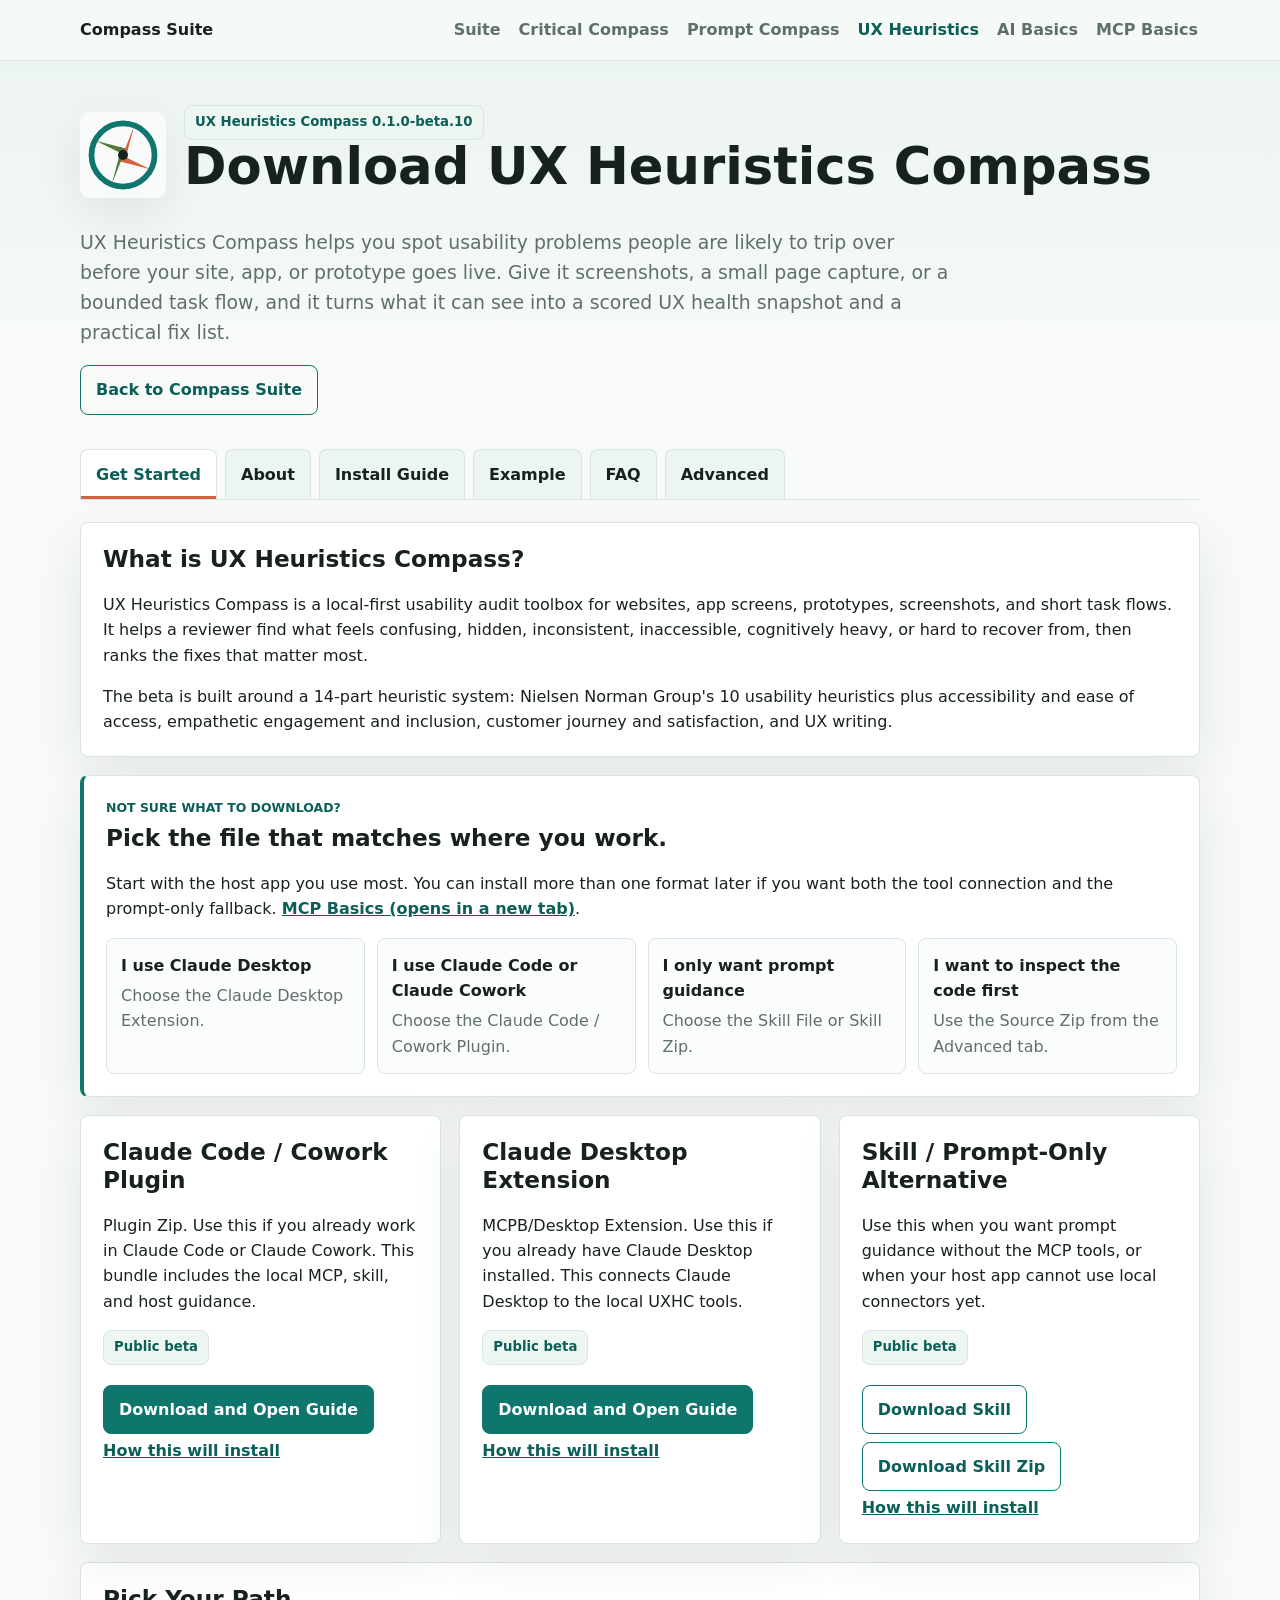
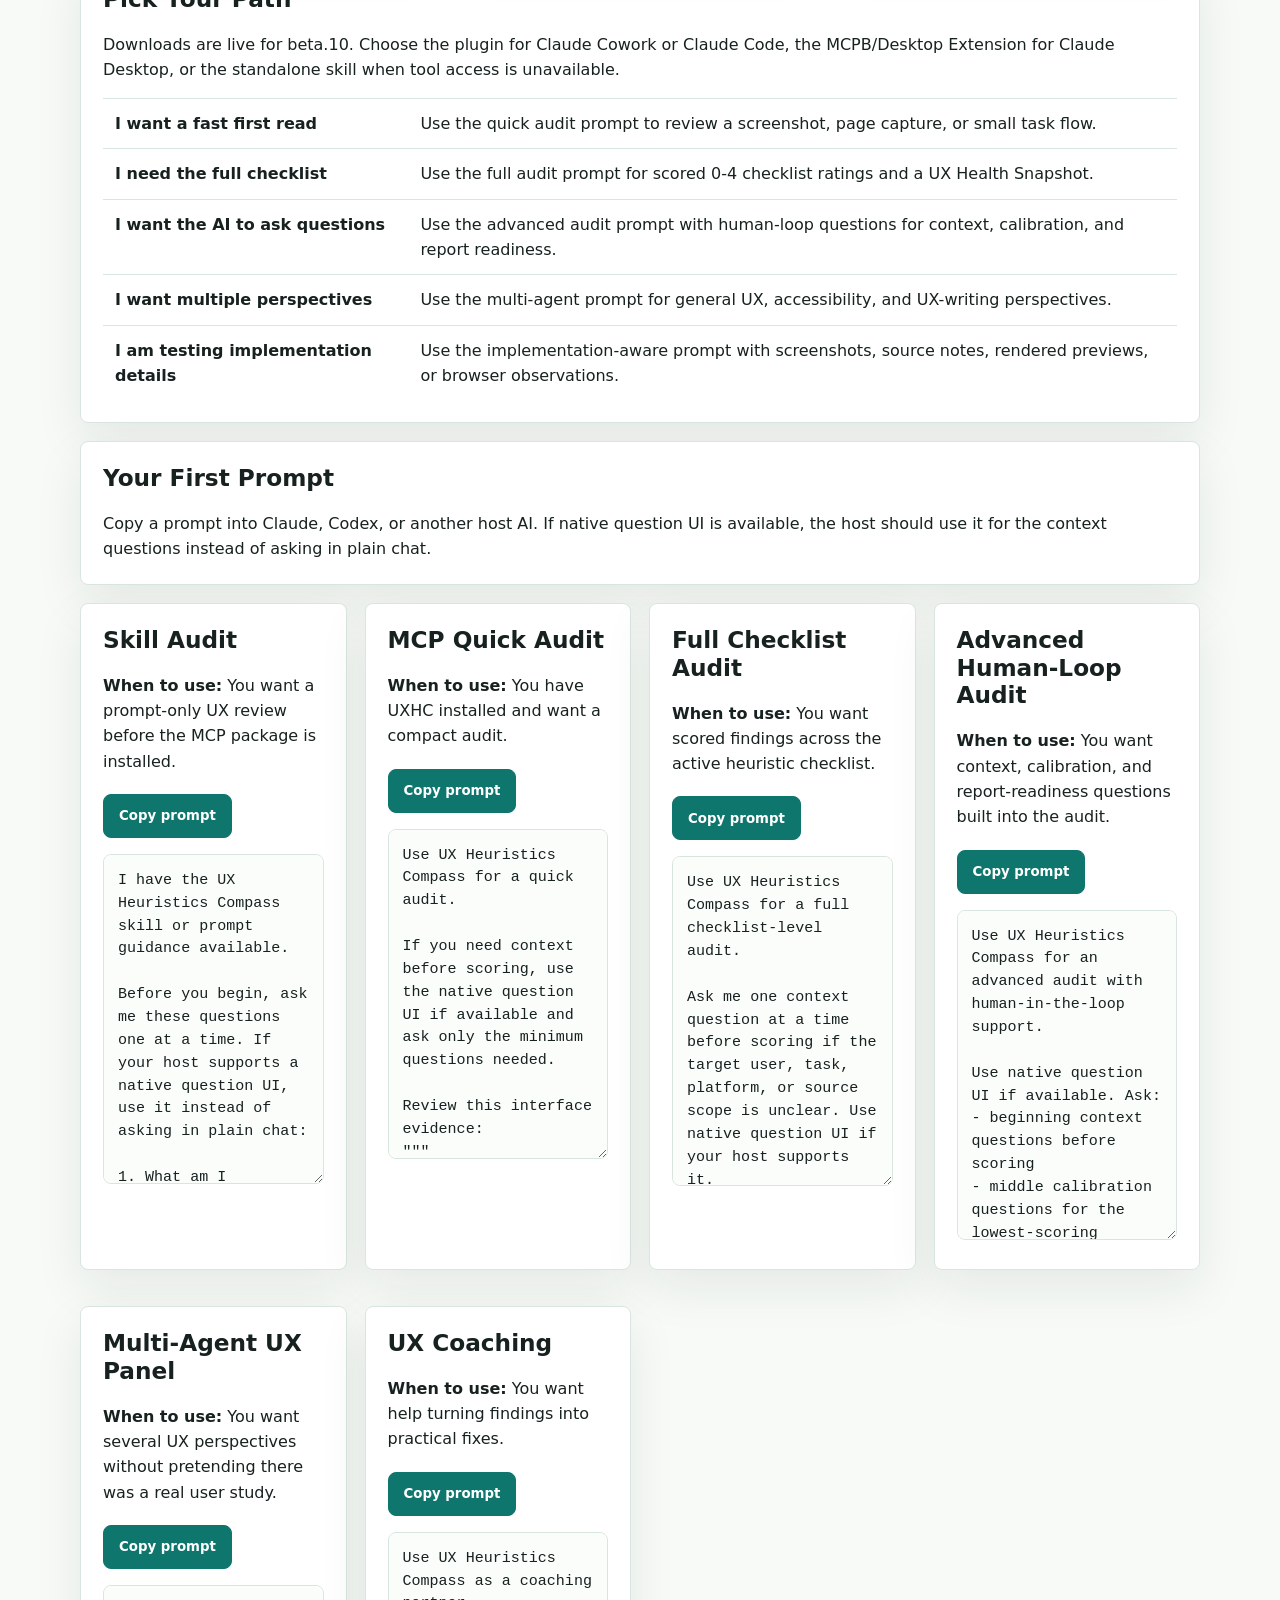
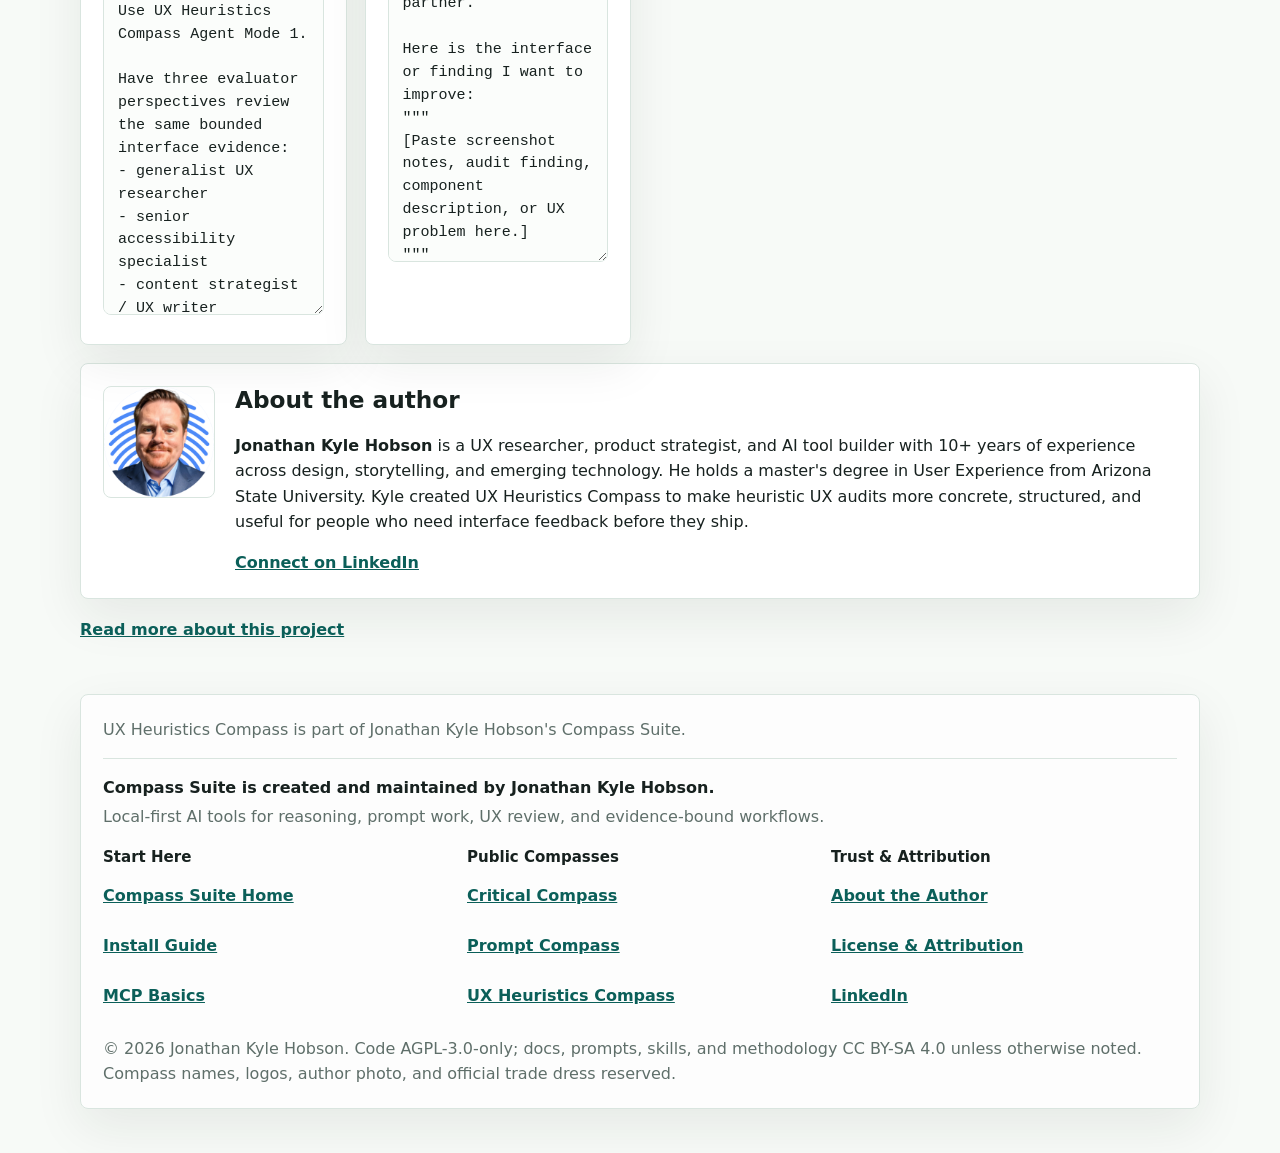
==== commit ecb52b6a: "Add logged-in learner UXHC example" ====
--- a/index.html
+++ b/index.html
@@ -9,6 +9,24 @@
   <link rel="stylesheet" href="styles.css">
 </head>
 <body>
+  <div id="progress-bar" class="progress-bar" role="progressbar" aria-label="Reading progress" aria-valuemin="0" aria-valuemax="100" aria-valuenow="0"></div>
+
+  <nav class="site-nav" aria-label="Compass network">
+    <a class="site-nav-brand" href="https://jonathankhobson.github.io/compass-suite/">Compass Suite</a>
+    <button class="site-nav-toggle" type="button" aria-expanded="false" aria-controls="site-nav-menu">
+      <span aria-hidden="true">☰</span>
+      <span>Menu</span>
+    </button>
+    <div id="site-nav-menu" class="site-nav-links">
+      <a href="https://jonathankhobson.github.io/compass-suite/">Suite</a>
+      <a href="https://jonathankhobson.github.io/critical-compass/">Critical Compass</a>
+      <a href="https://jonathankhobson.github.io/prompt-compass/">Prompt Compass</a>
+      <a href="https://jonathankhobson.github.io/ux-heuristic-compass/" aria-current="page">UX Heuristics</a>
+      <a href="https://jonathankhobson.github.io/shareables/s/understanding-ai-2026/">AI Basics</a>
+      <a href="https://jonathankhobson.github.io/what-is-an-mcp/">MCP Basics</a>
+    </div>
+  </nav>
+
   <header>
     <div class="brand">
       <img alt="Compass badge" src="assets/compass-badge.svg">
@@ -24,7 +42,12 @@
   </header>
 
   <main>
-    <nav class="tab-nav" role="tablist" aria-label="UX Heuristics Compass download sections">
+    <div class="section-nav-shell">
+    <button class="section-nav-toggle" type="button" aria-expanded="false" aria-controls="section-nav-menu">
+      <span>Sections</span>
+      <span class="section-nav-current">Get Started</span>
+    </button>
+    <nav id="section-nav-menu" class="tab-nav" role="tablist" aria-label="UX Heuristics Compass download sections">
       <button id="tab-get-started" role="tab" aria-controls="get-started" aria-selected="true" data-tab-target="get-started">Get Started</button>
       <button id="tab-about" role="tab" aria-controls="about" aria-selected="false" data-tab-target="about">About</button>
       <button id="tab-install" role="tab" aria-controls="install" aria-selected="false" data-tab-target="install">Install Guide</button>
@@ -32,6 +55,7 @@
       <button id="tab-faq" role="tab" aria-controls="faq" aria-selected="false" data-tab-target="faq">FAQ</button>
       <button id="tab-advanced" role="tab" aria-controls="advanced" aria-selected="false" data-tab-target="advanced">Advanced</button>
     </nav>
+    </div>
 
     <section id="get-started" class="tab-panel" role="tabpanel" aria-labelledby="tab-get-started">
       <div class="card">
@@ -506,6 +530,7 @@
       <div class="example-switcher" role="tablist" aria-label="UX Heuristics Compass examples">
         <button id="example-one-tab" type="button" role="tab" aria-controls="example-one-panel" aria-selected="true" data-example-target="example-one-panel">Example One</button>
         <button id="example-two-tab" type="button" role="tab" aria-controls="example-two-panel" aria-selected="false" data-example-target="example-two-panel">Example Two</button>
+        <button id="example-three-tab" type="button" role="tab" aria-controls="example-three-panel" aria-selected="false" data-example-target="example-three-panel">Example Three</button>
       </div>
 
       <div id="example-one-panel" class="example-panel" role="tabpanel" aria-labelledby="example-one-tab">
@@ -626,6 +651,66 @@
           </div>
           <p><a id="open-selected-report" class="button quiet" href="examples/compass-suite-audit/compass-suite-ux-audit-merged.html" target="_blank" rel="noopener">Open Selected Report (new tab)</a></p>
           <iframe id="example-two-report-frame" class="report-frame" title="Merged Compass Suite UX audit preview" src="examples/compass-suite-audit/compass-suite-ux-audit-merged.html" loading="lazy" referrerpolicy="no-referrer" sandbox=""></iframe>
+        </div>
+      </div>
+
+      <div id="example-three-panel" class="example-panel" role="tabpanel" aria-labelledby="example-three-tab" hidden>
+        <div class="card">
+          <h2>Finished Audit Snapshot</h2>
+          <p>This example shows UX Heuristics Compass running a logged-in learner audit across a set of critical Oppia user journeys. The AI was given the journey set, then moved through each flow on its own to gather evidence, score the experience, and surface cross-journey patterns.</p>
+          <p><span class="tag">Example output</span> <span class="status-pill">9 critical journeys</span> <span class="status-pill">B / 73.39%</span></p>
+        </div>
+
+        <div class="card">
+          <h2>What this example shows</h2>
+          <p>This example shows how UXHC can move from a single-screen review into a multi-journey audit. It is especially useful for seeing how an AI assistant can inspect authenticated flows, compare journey-level failures, and then support a follow-up synthesis that combines AI findings with a human heuristic review.</p>
+          <ul>
+            <li><strong>Critical user journey coverage:</strong> follows sign-up, dashboard, progress, permissions, reporting, checkpoints, post-lesson steps, logout, collection play, and a new dashboard preview.</li>
+            <li><strong>AI-led traversal:</strong> shows the assistant moving through each journey and gathering evidence instead of only reacting to one provided screenshot.</li>
+            <li><strong>Journey-by-journey scoring:</strong> separates individual CUJ scores from the overall health read so weak flows do not disappear inside one average.</li>
+            <li><strong>Evidence limits:</strong> keeps source limits visible, including where logged-in access, environment state, or surface-only inspection affects confidence.</li>
+            <li><strong>Human + AI synthesis:</strong> demonstrates a follow-up report that incorporates a human UX heuristic evaluation alongside the AI audit.</li>
+            <li><strong>Stakeholder-ready export:</strong> includes both HTML and PDF forms of the Human + AI output for easier review and sharing.</li>
+          </ul>
+          <table>
+            <tr><td><strong>Main audit</strong></td><td>Logged-in learner UXHC audit across 9 critical journeys plus a new dashboard preview.</td></tr>
+            <tr><td><strong>Human + AI output</strong></td><td>A follow-up synthesis that merges the AI journey audit with a human evaluator's heuristic review.</td></tr>
+            <tr><td><strong>Primary lesson</strong></td><td>Multi-journey audits reveal system-level blockers that a single-page review can miss.</td></tr>
+          </table>
+          <div class="example-actions report-link-grid" aria-label="Open logged-in learner audit examples">
+            <a class="button" href="examples/oppia-logged-in-learner-audit/oppia-logged-in-learner-uxhc-audit.html" target="_blank" rel="noopener">Open Logged-In Learner HTML (new tab)</a>
+            <a class="button ghost" href="examples/oppia-logged-in-learner-audit/oppia-logged-in-learner-uxhc-audit-human-ai.html" target="_blank" rel="noopener">Open Human + AI HTML (new tab)</a>
+            <a class="button ghost" href="examples/oppia-logged-in-learner-audit/oppia-logged-in-learner-uxhc-audit-human-ai.pdf" target="_blank" rel="noopener">Open Human + AI PDF (new tab)</a>
+          </div>
+        </div>
+
+        <div class="card">
+          <h2>Output Snapshot</h2>
+          <p>These snapshots show the two finished report surfaces: first the AI-led logged-in learner audit, then the Human + AI synthesis output that incorporates a human evaluator's heuristic read.</p>
+        </div>
+        <div class="report-snapshot-stack">
+          <figure class="example-output">
+            <img class="example-output-image" src="examples/oppia-logged-in-learner-audit/screenshots/oppia-logged-in-learner-audit-snapshot.png" alt="Logged-in learner UXHC audit snapshot showing 9 critical user journeys, B grade, journey scorecards, and critical findings." loading="lazy" decoding="async">
+          </figure>
+          <figure class="example-output">
+            <img class="example-output-image" src="examples/oppia-logged-in-learner-audit/screenshots/oppia-logged-in-learner-human-ai-snapshot.png" alt="Human plus AI logged-in learner audit snapshot showing combined score, AI and human scores, journey cards, and critical findings." loading="lazy" decoding="async">
+          </figure>
+        </div>
+
+        <div class="card">
+          <h2>Conversation Snapshot</h2>
+          <p>These stitched Claude Code screenshots show the multi-journey workflow in motion: the prompt, journey setup, evidence gathering, user-journey traversal, report generation, and Human + AI synthesis follow-up.</p>
+        </div>
+        <div class="report-snapshot-stack">
+          <figure class="example-output">
+            <img class="example-output-image" src="examples/oppia-logged-in-learner-audit/screenshots/oppia-logged-in-learner-conversation-01.png" alt="Stitched Claude Code conversation snapshot showing the logged-in learner audit prompt, setup, and early evidence-gathering flow." loading="lazy" decoding="async">
+          </figure>
+          <figure class="example-output">
+            <img class="example-output-image" src="examples/oppia-logged-in-learner-audit/screenshots/oppia-logged-in-learner-conversation-02.png" alt="Stitched Claude Code conversation snapshot showing critical user journey traversal, findings, and report-generation steps." loading="lazy" decoding="async">
+          </figure>
+          <figure class="example-output">
+            <img class="example-output-image" src="examples/oppia-logged-in-learner-audit/screenshots/oppia-logged-in-learner-conversation-03.png" alt="Stitched Claude Code conversation snapshot showing final report review and Human plus AI synthesis workflow." loading="lazy" decoding="async">
+          </figure>
         </div>
       </div>
     </section>
--- a/styles.css
+++ b/styles.css
@@ -12,6 +12,9 @@
   --line: #d9e5df;
   --soft: #eef6f1;
   --shadow: 0 18px 50px rgba(23, 33, 31, 0.08);
+  --font-display: "Space Grotesk", Inter, ui-sans-serif, system-ui, sans-serif;
+  --font-body: Inter, ui-sans-serif, system-ui, -apple-system, BlinkMacSystemFont, "Segoe UI", sans-serif;
+  --site-nav-h: 60px;
 }
 
 * {
@@ -26,7 +29,7 @@
 
 body {
   margin: 0;
-  font-family: Inter, ui-sans-serif, system-ui, -apple-system, BlinkMacSystemFont, "Segoe UI", sans-serif;
+  font-family: var(--font-body);
   color: var(--ink);
   background:
     linear-gradient(180deg, rgba(15, 118, 110, 0.06), transparent 340px),
@@ -36,6 +39,81 @@
   overflow-x: hidden;
 }
 
+.progress-bar {
+  position: fixed;
+  top: 0;
+  left: 0;
+  z-index: 40;
+  width: 0;
+  height: 4px;
+  background: var(--coral);
+}
+
+.site-nav {
+  position: sticky;
+  top: 0;
+  z-index: 30;
+  min-height: var(--site-nav-h);
+  display: flex;
+  align-items: center;
+  justify-content: space-between;
+  gap: 16px;
+  padding: 8px max(16px, calc((100vw - 1120px) / 2));
+  border-bottom: 1px solid var(--line);
+  background: rgba(247, 250, 247, 0.94);
+  backdrop-filter: blur(14px);
+}
+
+.site-nav a {
+  min-height: 44px;
+  display: inline-flex;
+  align-items: center;
+  border-radius: 8px;
+  text-decoration: none;
+}
+
+.site-nav-brand {
+  color: var(--ink);
+  font-family: var(--font-display);
+  font-weight: 900;
+}
+
+.site-nav-links {
+  display: flex;
+  flex-wrap: wrap;
+  justify-content: flex-end;
+  gap: 6px 14px;
+}
+
+.site-nav-links a {
+  padding: 0 2px;
+  color: var(--muted);
+}
+
+.site-nav-links a[aria-current="page"],
+.site-nav-links a:hover {
+  color: var(--teal-dark);
+}
+
+.site-nav-toggle,
+.section-nav-toggle {
+  min-height: 44px;
+  border: 1px solid var(--line);
+  border-radius: 8px;
+  background: var(--paper);
+  color: var(--ink);
+  font: inherit;
+  font-weight: 800;
+  cursor: pointer;
+}
+
+.site-nav-toggle {
+  display: none;
+  align-items: center;
+  gap: 8px;
+  padding: 0 12px;
+}
+
 a {
   color: var(--teal-dark);
   font-weight: 700;
@@ -89,6 +167,15 @@
   margin-top: 0;
 }
 
+h1,
+h2,
+h3,
+.tab-nav button,
+.example-switcher button,
+.button {
+  font-family: var(--font-display);
+}
+
 h1 {
   margin-bottom: 12px;
   font-size: clamp(2rem, 4vw, 4rem);
@@ -137,11 +224,29 @@
   font-size: 0.83rem;
 }
 
+.section-nav-shell {
+  margin: 10px 0 22px;
+}
+
+.section-nav-toggle {
+  display: none;
+  width: 100%;
+  align-items: center;
+  justify-content: space-between;
+  gap: 14px;
+  padding: 0 14px;
+  margin-bottom: 8px;
+}
+
+.section-nav-current {
+  color: var(--teal-dark);
+}
+
 .tab-nav {
   display: flex;
   flex-wrap: wrap;
   gap: 8px;
-  margin: 10px 0 22px;
+  margin: 0;
   border-bottom: 1px solid var(--line);
 }
 
@@ -591,6 +696,36 @@
 }
 
 @media (max-width: 720px) {
+  .site-nav {
+    align-items: flex-start;
+    flex-wrap: wrap;
+    padding: 8px 12px;
+  }
+
+  .site-nav-toggle {
+    display: inline-flex;
+    margin-left: auto;
+  }
+
+  .site-nav-links {
+    flex-basis: 100%;
+    display: grid;
+    grid-template-columns: 1fr;
+    gap: 6px;
+    padding-top: 8px;
+  }
+
+  .site-nav-links a {
+    width: 100%;
+    padding: 0 10px;
+    background: var(--paper);
+    border: 1px solid var(--line);
+  }
+
+  .js-enabled .site-nav-links:not(.is-open) {
+    display: none;
+  }
+
   header,
   main,
   footer {
@@ -604,6 +739,10 @@
   .brand img {
     width: 64px;
     height: 64px;
+  }
+
+  .section-nav-toggle {
+    display: flex;
   }
 
   .tab-nav {
@@ -611,6 +750,10 @@
     grid-template-columns: 1fr;
     gap: 8px;
     border-bottom: 0;
+  }
+
+  .js-enabled .tab-nav:not(.is-open) {
+    display: none;
   }
 
   .tab-nav button {
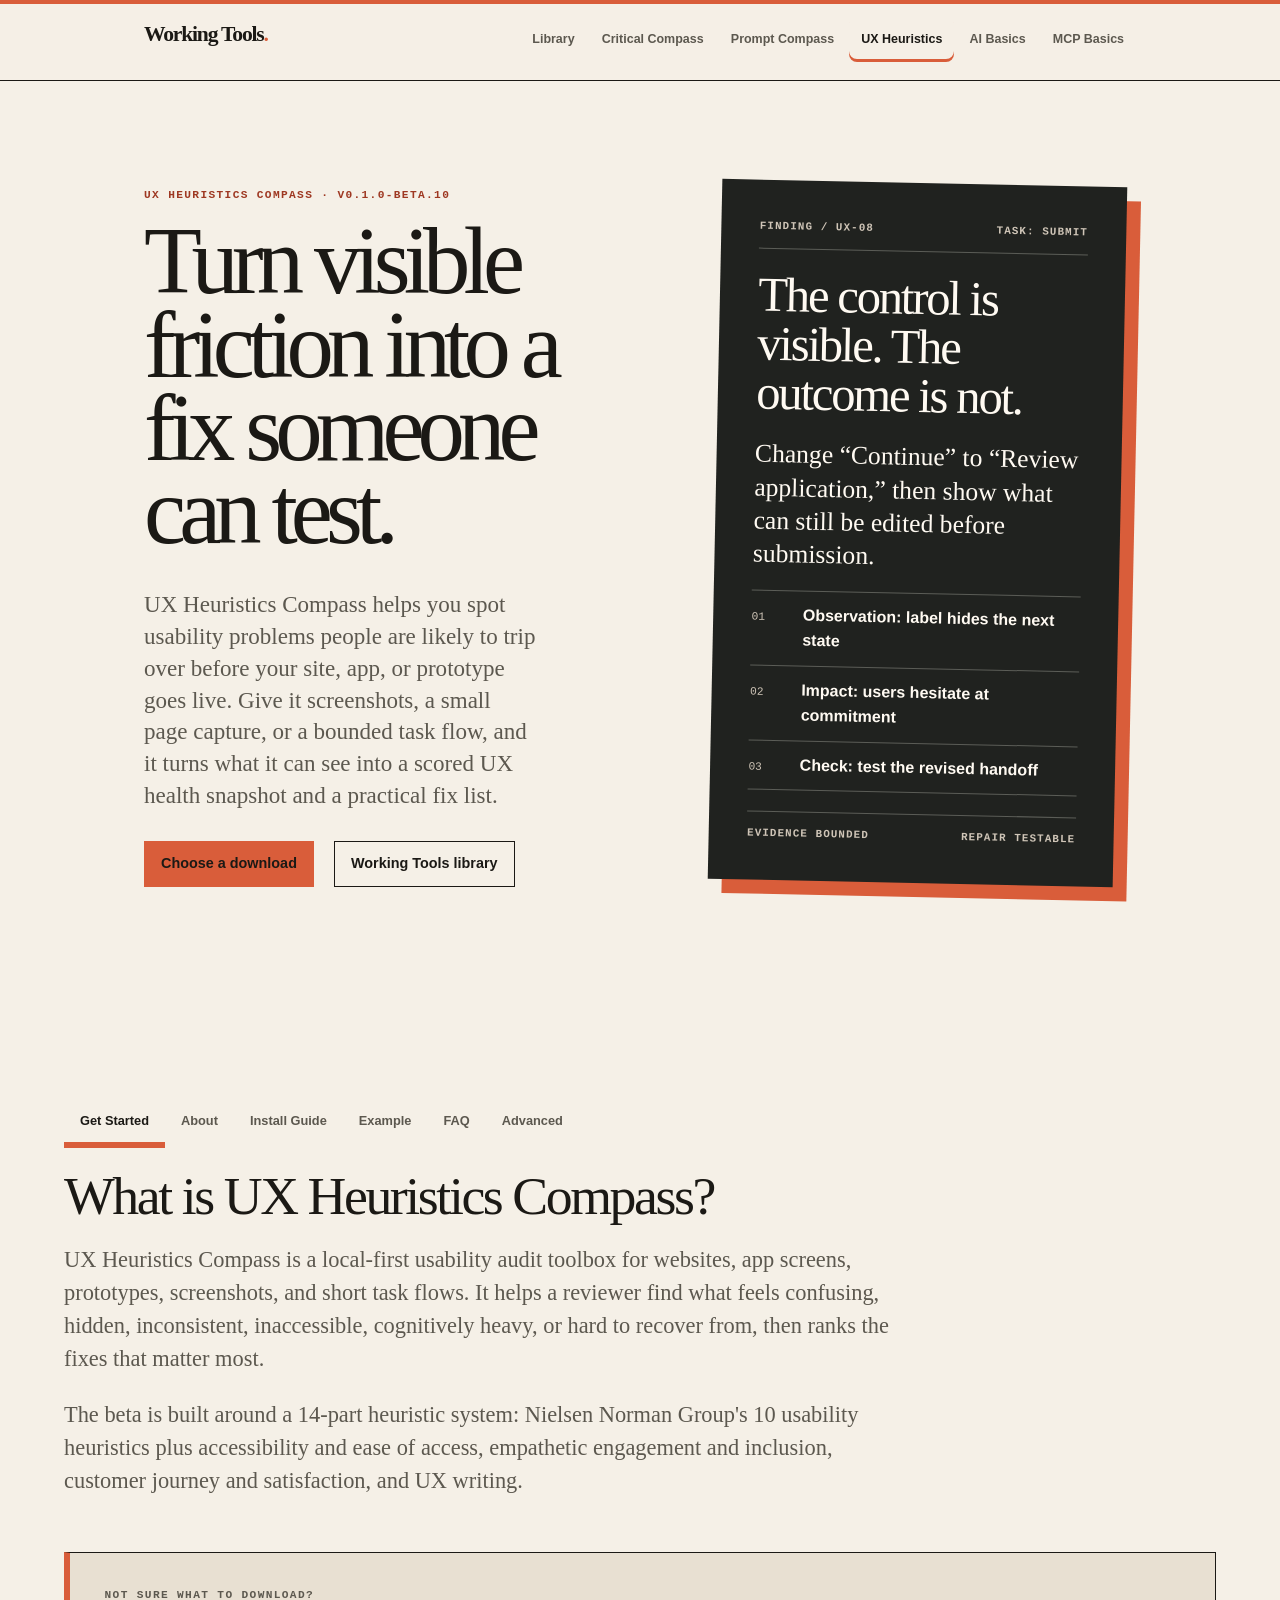
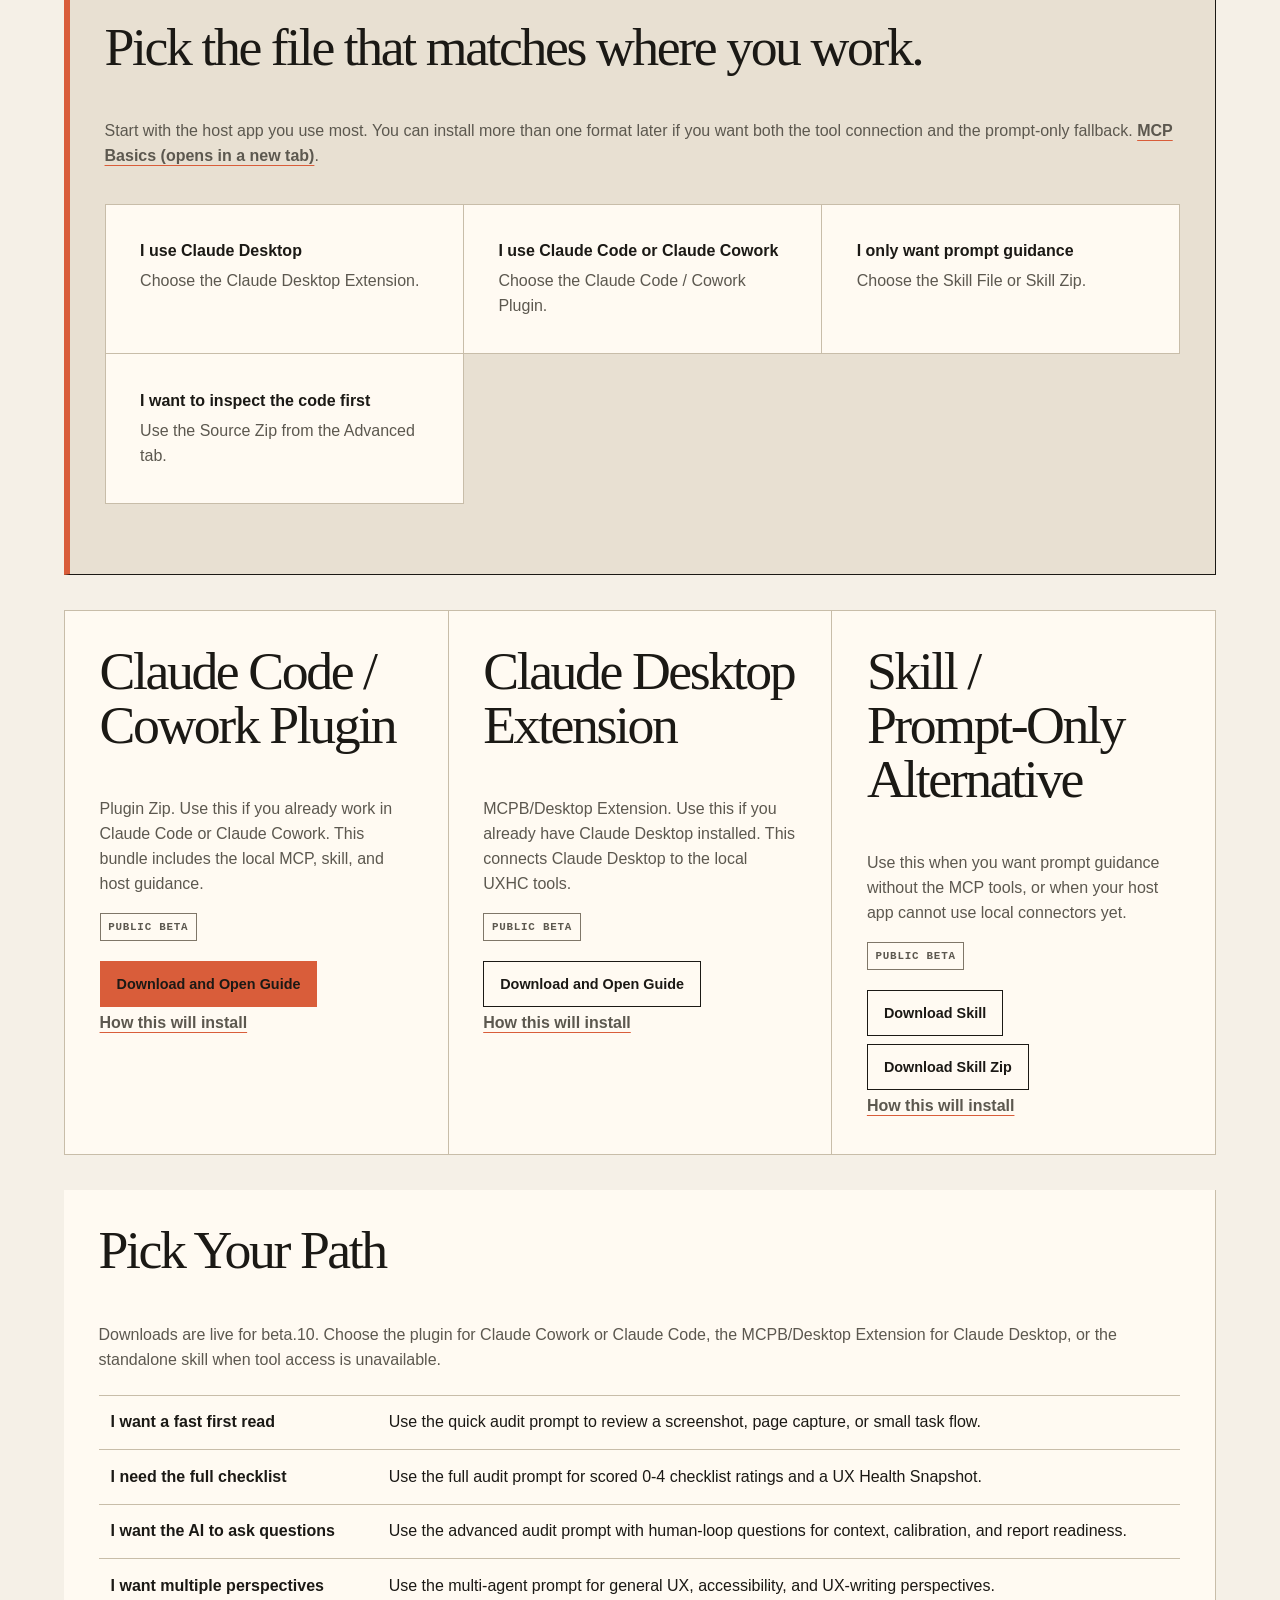
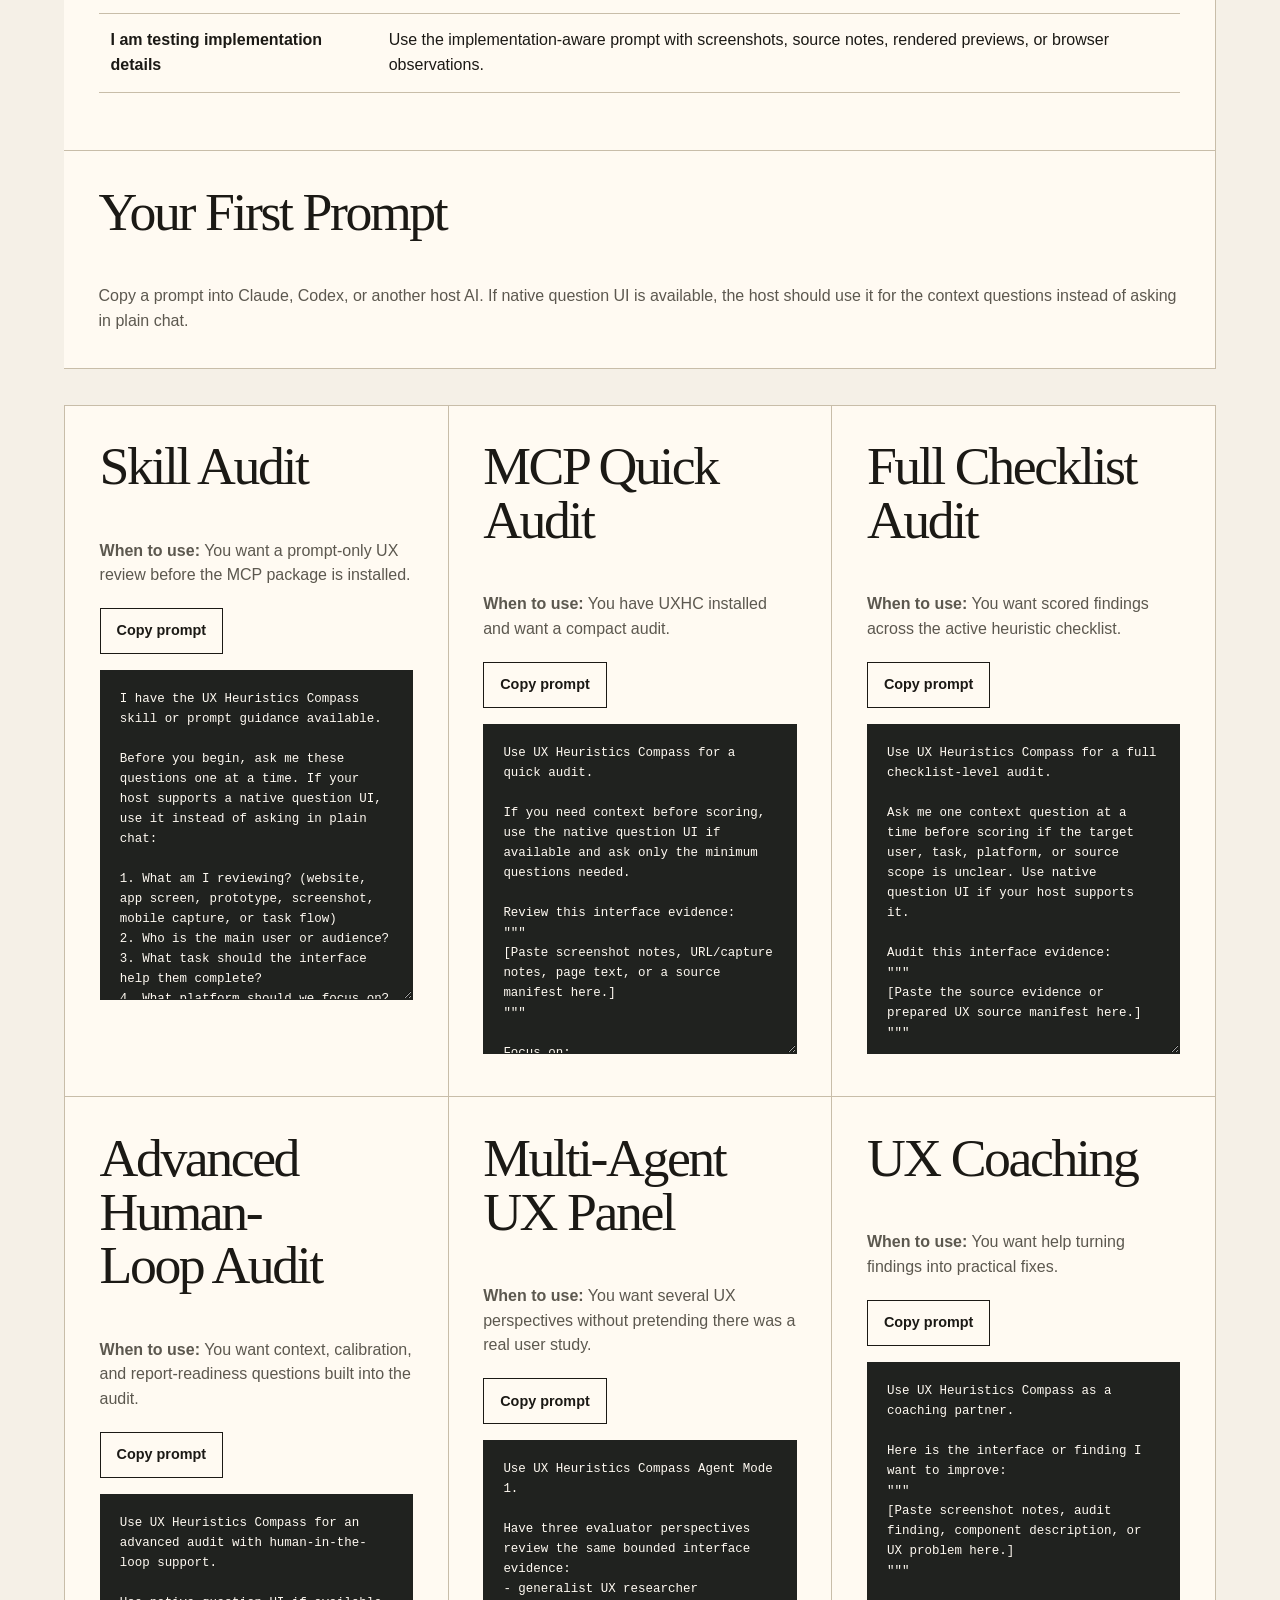
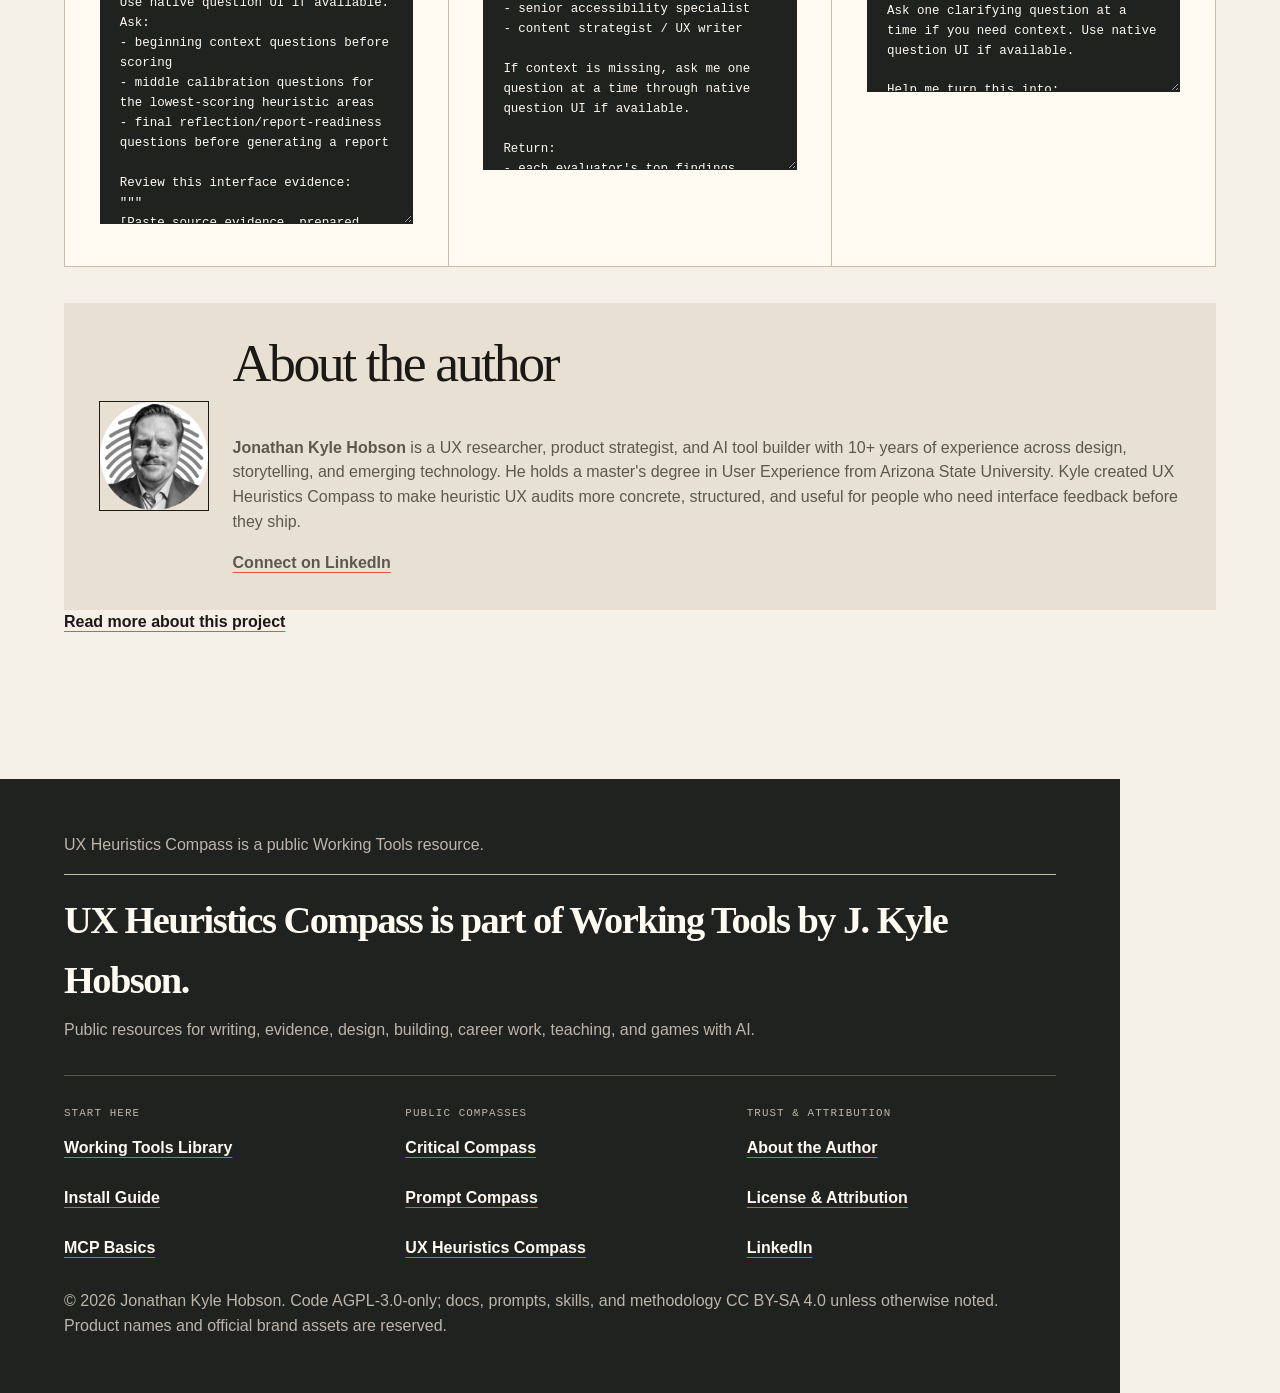
==== commit 77391d43: "Redesign UX Heuristics Compass for Working Tools" ====
--- a/index.html
+++ b/index.html
@@ -1,44 +1,30 @@
-<!doctype html>
+<!DOCTYPE html>
 <html lang="en">
 <head>
   <meta charset="utf-8">
   <meta name="viewport" content="width=device-width, initial-scale=1">
-  <title>Download UX Heuristics Compass</title>
+  <title>UX Heuristics Compass — Working Tools</title>
   <meta name="description" content="UX Heuristics Compass helps you audit websites, app screens, prototypes, and short task flows for visible usability issues before they ship.">
-  <link rel="icon" href="assets/compass-badge.svg" type="image/svg+xml">
+  <link rel="icon" href="assets/working-tools-mark.svg" type="image/svg+xml">
   <link rel="stylesheet" href="styles.css">
+  <link rel="stylesheet" href="assets/network.css">
 </head>
 <body>
   <div id="progress-bar" class="progress-bar" role="progressbar" aria-label="Reading progress" aria-valuemin="0" aria-valuemax="100" aria-valuenow="0"></div>
 
-  <nav class="site-nav" aria-label="Compass network">
-    <a class="site-nav-brand" href="https://jonathankhobson.github.io/compass-suite/">Compass Suite</a>
-    <button class="site-nav-toggle" type="button" aria-expanded="false" aria-controls="site-nav-menu">
-      <span aria-hidden="true">☰</span>
-      <span>Menu</span>
-    </button>
-    <div id="site-nav-menu" class="site-nav-links">
-      <a href="https://jonathankhobson.github.io/compass-suite/">Suite</a>
-      <a href="https://jonathankhobson.github.io/critical-compass/">Critical Compass</a>
-      <a href="https://jonathankhobson.github.io/prompt-compass/">Prompt Compass</a>
-      <a href="https://jonathankhobson.github.io/ux-heuristic-compass/" aria-current="page">UX Heuristics</a>
-      <a href="https://jonathankhobson.github.io/shareables/s/understanding-ai-2026/">AI Basics</a>
-      <a href="https://jonathankhobson.github.io/what-is-an-mcp/">MCP Basics</a>
+  <a class="skip-link" href="#get-started">Skip to downloads</a>
+  <nav class="site-nav" aria-label="Working Tools network"><div class="site-nav-inner"><a class="site-nav-brand" href="https://jonathankhobson.github.io/compass-suite/"><span>Working Tools</span></a><button class="site-nav-toggle" type="button" aria-expanded="false" aria-controls="site-nav-menu"><span>Menu</span></button><div id="site-nav-menu" class="site-nav-links"><a class="site-nav-link" href="https://jonathankhobson.github.io/compass-suite/">Library</a><a class="site-nav-link" href="https://jonathankhobson.github.io/critical-compass/">Critical Compass</a><a class="site-nav-link" href="https://jonathankhobson.github.io/prompt-compass/">Prompt Compass</a><a class="site-nav-link" href="https://jonathankhobson.github.io/ux-heuristic-compass/" aria-current="page">UX Heuristics</a><a class="site-nav-link" href="https://jonathankhobson.github.io/shareables/s/understanding-ai-2026/">AI Basics</a><a class="site-nav-link" href="https://jonathankhobson.github.io/what-is-an-mcp/">MCP Basics</a></div></div></nav>
+
+  <header class="hero" aria-label="UX Heuristics Compass">
+    <div class="hero-lockup">
+      <div>
+        <span class="hero-eyebrow">UX Heuristics Compass · v0.1.0-beta.10</span>
+        <h1>Turn visible friction into a fix someone can test.</h1>
+      </div>
     </div>
-  </nav>
-
-  <header>
-    <div class="brand">
-      <img alt="Compass badge" src="assets/compass-badge.svg">
-      <div>
-        <span class="tag">UX Heuristics Compass 0.1.0-beta.10</span>
-        <h1>Download UX Heuristics Compass</h1>
-      </div>
-    </div>
-    <p class="lead">UX Heuristics Compass helps you spot usability problems people are likely to trip over before your site, app, or prototype goes live. Give it screenshots, a small page capture, or a bounded task flow, and it turns what it can see into a scored UX health snapshot and a practical fix list.</p>
-    <div class="header-actions">
-      <a class="button ghost" href="https://jonathankhobson.github.io/compass-suite/">Back to Compass Suite</a>
-    </div>
+    <p class="hero-lead">UX Heuristics Compass helps you spot usability problems people are likely to trip over before your site, app, or prototype goes live. Give it screenshots, a small page capture, or a bounded task flow, and it turns what it can see into a scored UX health snapshot and a practical fix list.</p>
+    <div class="hero-actions"><a class="button" href="#get-started">Choose a download</a><a class="button ghost" href="https://jonathankhobson.github.io/compass-suite/">Working Tools library</a></div>
+    <aside class="work-specimen" aria-label="UX finding specimen"><div class="specimen-top"><span>Finding / UX-08</span><span>Task: submit</span></div><h2>The control is visible. The outcome is not.</h2><p class="specimen-after">Change “Continue” to “Review application,” then show what can still be edited before submission.</p><ol class="specimen-list"><li><span>01</span><strong>Observation: label hides the next state</strong></li><li><span>02</span><strong>Impact: users hesitate at commitment</strong></li><li><span>03</span><strong>Check: test the revised handoff</strong></li></ol><div class="specimen-foot"><span>Evidence bounded</span><span>Repair testable</span></div></aside>
   </header>
 
   <main>
@@ -48,12 +34,12 @@
       <span class="section-nav-current">Get Started</span>
     </button>
     <nav id="section-nav-menu" class="tab-nav" role="tablist" aria-label="UX Heuristics Compass download sections">
-      <button id="tab-get-started" role="tab" aria-controls="get-started" aria-selected="true" data-tab-target="get-started">Get Started</button>
-      <button id="tab-about" role="tab" aria-controls="about" aria-selected="false" data-tab-target="about">About</button>
-      <button id="tab-install" role="tab" aria-controls="install" aria-selected="false" data-tab-target="install">Install Guide</button>
-      <button id="tab-example" role="tab" aria-controls="example" aria-selected="false" data-tab-target="example">Example</button>
-      <button id="tab-faq" role="tab" aria-controls="faq" aria-selected="false" data-tab-target="faq">FAQ</button>
-      <button id="tab-advanced" role="tab" aria-controls="advanced" aria-selected="false" data-tab-target="advanced">Advanced</button>
+      <button type="button" id="tab-get-started" role="tab" aria-controls="get-started" aria-selected="true" data-tab-target="get-started">Get Started</button>
+      <button type="button" id="tab-about" role="tab" aria-controls="about" aria-selected="false" data-tab-target="about">About</button>
+      <button type="button" id="tab-install" role="tab" aria-controls="install" aria-selected="false" data-tab-target="install">Install Guide</button>
+      <button type="button" id="tab-example" role="tab" aria-controls="example" aria-selected="false" data-tab-target="example">Example</button>
+      <button type="button" id="tab-faq" role="tab" aria-controls="faq" aria-selected="false" data-tab-target="faq">FAQ</button>
+      <button type="button" id="tab-advanced" role="tab" aria-controls="advanced" aria-selected="false" data-tab-target="advanced">Advanced</button>
     </nav>
     </div>
 
@@ -123,7 +109,7 @@
           <h2>Skill Audit</h2>
           <p><strong>When to use:</strong> You want a prompt-only UX review before the MCP package is installed.</p>
           <button class="button secondary" type="button" data-copy-target="prompt-skill-audit">Copy prompt</button>
-          <textarea id="prompt-skill-audit" readonly>I have the UX Heuristics Compass skill or prompt guidance available.
+          <textarea id="prompt-skill-audit" aria-label="UX Heuristics skill audit prompt" readonly>I have the UX Heuristics Compass skill or prompt guidance available.
 
 Before you begin, ask me these questions one at a time. If your host supports a native question UI, use it instead of asking in plain chat:
 
@@ -146,7 +132,7 @@
           <h2>MCP Quick Audit</h2>
           <p><strong>When to use:</strong> You have UXHC installed and want a compact audit.</p>
           <button class="button secondary" type="button" data-copy-target="prompt-mcp-quick">Copy prompt</button>
-          <textarea id="prompt-mcp-quick" readonly>Use UX Heuristics Compass for a quick audit.
+          <textarea id="prompt-mcp-quick" aria-label="UX Heuristics quick MCP audit prompt" readonly>Use UX Heuristics Compass for a quick audit.
 
 If you need context before scoring, use the native question UI if available and ask only the minimum questions needed.
 
@@ -168,7 +154,7 @@
           <h2>Full Checklist Audit</h2>
           <p><strong>When to use:</strong> You want scored findings across the active heuristic checklist.</p>
           <button class="button secondary" type="button" data-copy-target="prompt-full-audit">Copy prompt</button>
-          <textarea id="prompt-full-audit" readonly>Use UX Heuristics Compass for a full checklist-level audit.
+          <textarea id="prompt-full-audit" aria-label="UX Heuristics full audit prompt" readonly>Use UX Heuristics Compass for a full checklist-level audit.
 
 Ask me one context question at a time before scoring if the target user, task, platform, or source scope is unclear. Use native question UI if your host supports it.
 
@@ -191,7 +177,7 @@
           <h2>Advanced Human-Loop Audit</h2>
           <p><strong>When to use:</strong> You want context, calibration, and report-readiness questions built into the audit.</p>
           <button class="button secondary" type="button" data-copy-target="prompt-advanced">Copy prompt</button>
-          <textarea id="prompt-advanced" readonly>Use UX Heuristics Compass for an advanced audit with human-in-the-loop support.
+          <textarea id="prompt-advanced" aria-label="UX Heuristics advanced audit prompt" readonly>Use UX Heuristics Compass for an advanced audit with human-in-the-loop support.
 
 Use native question UI if available. Ask:
 - beginning context questions before scoring
@@ -215,7 +201,7 @@
           <h2>Multi-Agent UX Panel</h2>
           <p><strong>When to use:</strong> You want several UX perspectives without pretending there was a real user study.</p>
           <button class="button secondary" type="button" data-copy-target="prompt-agent-panel">Copy prompt</button>
-          <textarea id="prompt-agent-panel" readonly>Use UX Heuristics Compass Agent Mode 1.
+          <textarea id="prompt-agent-panel" aria-label="UX Heuristics agent panel prompt" readonly>Use UX Heuristics Compass Agent Mode 1.
 
 Have three evaluator perspectives review the same bounded interface evidence:
 - generalist UX researcher
@@ -236,7 +222,7 @@
           <h2>UX Coaching</h2>
           <p><strong>When to use:</strong> You want help turning findings into practical fixes.</p>
           <button class="button secondary" type="button" data-copy-target="prompt-coaching">Copy prompt</button>
-          <textarea id="prompt-coaching" readonly>Use UX Heuristics Compass as a coaching partner.
+          <textarea id="prompt-coaching" aria-label="UX Heuristics coaching prompt" readonly>Use UX Heuristics Compass as a coaching partner.
 
 Here is the interface or finding I want to improve:
 """
@@ -603,7 +589,7 @@
             <li><strong>Agreement and disagreement:</strong> makes it easier to see which issues repeat across evaluators and which need human judgment.</li>
             <li><strong>Public-surface closeout:</strong> connects the audit to a concrete Pages hardening pass rather than leaving it as critique.</li>
           </ul>
-          <div class="example-actions report-link-grid" aria-label="Open Compass Suite audit examples">
+          <div class="example-actions report-link-grid" role="group" aria-label="Open Compass Suite audit examples">
             <a class="button" href="examples/compass-suite-audit/compass-suite-ux-audit-merged.html" target="_blank" rel="noopener">Open Merged Audit</a>
             <a class="button ghost" href="examples/compass-suite-audit/claude-compass-suite-ux-audit.html" target="_blank" rel="noopener">Open Claude Audit</a>
             <a class="button ghost" href="examples/compass-suite-audit/codex-uxhc-advanced-audit.html" target="_blank" rel="noopener">Open Codex Advanced</a>
@@ -641,7 +627,7 @@
         <div class="card report-viewer-card">
           <h2>Browse the HTML Reports</h2>
           <p>Use the buttons below to preview each report inside this tab. The new-tab links above remain the most reliable way to read or share a full report.</p>
-          <div class="report-selector" aria-label="Choose report preview">
+          <div class="report-selector" role="group" aria-label="Choose report preview">
             <button type="button" data-report-src="examples/compass-suite-audit/compass-suite-ux-audit-merged.html" data-report-title="Merged Compass Suite UX audit" aria-pressed="true">Merged Audit</button>
             <button type="button" data-report-src="examples/compass-suite-audit/claude-compass-suite-ux-audit.html" data-report-title="Claude Compass Suite UX audit" aria-pressed="false">Claude Audit</button>
             <button type="button" data-report-src="examples/compass-suite-audit/codex-uxhc-advanced-audit.html" data-report-title="Codex UXHC advanced audit" aria-pressed="false">Codex Advanced</button>
@@ -677,7 +663,7 @@
             <tr><td><strong>Human + AI output</strong></td><td>A follow-up synthesis that merges the AI journey audit with a human evaluator's heuristic review.</td></tr>
             <tr><td><strong>Primary lesson</strong></td><td>Multi-journey audits reveal system-level blockers that a single-page review can miss.</td></tr>
           </table>
-          <div class="example-actions report-link-grid" aria-label="Open logged-in learner audit examples">
+          <div class="example-actions report-link-grid" role="group" aria-label="Open logged-in learner audit examples">
             <a class="button" href="examples/oppia-logged-in-learner-audit/oppia-logged-in-learner-uxhc-audit.html" target="_blank" rel="noopener">Open Logged-In Learner HTML (new tab)</a>
             <a class="button ghost" href="examples/oppia-logged-in-learner-audit/oppia-logged-in-learner-uxhc-audit-human-ai.html" target="_blank" rel="noopener">Open Human + AI HTML (new tab)</a>
             <a class="button ghost" href="examples/oppia-logged-in-learner-audit/oppia-logged-in-learner-uxhc-audit-human-ai.pdf" target="_blank" rel="noopener">Open Human + AI PDF (new tab)</a>
@@ -786,7 +772,7 @@
         <h2>AI-Assisted Install Prompt</h2>
         <p>Use this prompt when you want a careful AI assistant to help inspect and install the package.</p>
         <button class="button" type="button" data-copy-target="ai-install-text">Copy install prompt</button>
-        <textarea id="ai-install-text" readonly>You are a careful, technically conservative AI install assistant. Your job is to help me add or install UX Heuristics Compass safely, without modifying unrelated configuration or introducing unexpected dependencies. Do not delete anything; only add.
+        <textarea id="ai-install-text" aria-label="UX Heuristics AI-assisted install prompt" readonly>You are a careful, technically conservative AI install assistant. Your job is to help me add or install UX Heuristics Compass safely, without modifying unrelated configuration or introducing unexpected dependencies. Do not delete anything; only add.
 
 Release page: https://jonathankhobson.github.io/ux-heuristic-compass/
 
@@ -808,7 +794,7 @@
       <div id="diagnostics-prompt" class="card">
         <h2>Diagnostic Prompt</h2>
         <button class="button" type="button" data-copy-target="diagnostic-text">Copy diagnostic prompt</button>
-        <textarea id="diagnostic-text" readonly>Help me diagnose a UX Heuristics Compass install.
+        <textarea id="diagnostic-text" aria-label="UX Heuristics diagnostic prompt" readonly>Help me diagnose a UX Heuristics Compass install.
 
 First, identify which host I am using and which install path I attempted. Then check:
 - whether the package file exists
@@ -824,14 +810,14 @@
 
   <footer class="suite-footer" role="contentinfo">
     <div class="suite-footer-card">
-      <p class="suite-footer-note">UX Heuristics Compass is part of Jonathan Kyle Hobson's Compass Suite.</p>
-      <p class="suite-footer-heading">Compass Suite is created and maintained by Jonathan Kyle Hobson.</p>
-      <p class="suite-footer-purpose">Local-first AI tools for reasoning, prompt work, UX review, and evidence-bound workflows.</p>
-      <nav class="suite-footer-grid" aria-label="Compass network footer">
+      <p class="suite-footer-note">UX Heuristics Compass is a public Working Tools resource.</p>
+      <p class="suite-footer-heading">UX Heuristics Compass is part of Working Tools by J. Kyle Hobson.</p>
+      <p class="suite-footer-purpose">Public resources for writing, evidence, design, building, career work, teaching, and games with AI.</p>
+      <nav class="suite-footer-grid" aria-label="Working Tools network footer">
         <section class="suite-footer-group" aria-labelledby="footer-start-here">
           <h2 id="footer-start-here">Start Here</h2>
           <div class="suite-footer-links">
-            <a href="https://jonathankhobson.github.io/compass-suite/">Compass Suite Home</a>
+            <a href="https://jonathankhobson.github.io/compass-suite/">Working Tools Library</a>
             <a href="https://jonathankhobson.github.io/compass-suite/#install">Install Guide</a>
             <a href="https://jonathankhobson.github.io/what-is-an-mcp/">MCP Basics</a>
           </div>
@@ -853,7 +839,7 @@
           </div>
         </section>
       </nav>
-      <p class="suite-footer-legal">&copy; 2026 Jonathan Kyle Hobson. Code AGPL-3.0-only; docs, prompts, skills, and methodology CC BY-SA 4.0 unless otherwise noted. Compass names, logos, author photo, and official trade dress reserved.</p>
+      <p class="suite-footer-legal">&copy; 2026 Jonathan Kyle Hobson. Code AGPL-3.0-only; docs, prompts, skills, and methodology CC BY-SA 4.0 unless otherwise noted. Product names and official brand assets are reserved.</p>
     </div>
   </footer>
   <script src="site.js"></script>
--- a/styles.css
+++ b/styles.css
@@ -1,4 +1,4 @@
-/* compass-public-visual-system: uxhc-v1 */
+/* working-tools-network-v2 */
 :root {
   --bg: #f7faf7;
   --paper: #ffffff;
@@ -12,7 +12,7 @@
   --line: #d9e5df;
   --soft: #eef6f1;
   --shadow: 0 18px 50px rgba(23, 33, 31, 0.08);
-  --font-display: "Space Grotesk", Inter, ui-sans-serif, system-ui, sans-serif;
+  --font-display: Georgia, 'Times New Roman', serif;
   --font-body: Inter, ui-sans-serif, system-ui, -apple-system, BlinkMacSystemFont, "Segoe UI", sans-serif;
   --site-nav-h: 60px;
 }
--- a/assets/network.css
+++ b/assets/network.css
@@ -0,0 +1,1038 @@
+/* working-tools-network-v2 */
+:root {
+  --paper: #f5f0e7;
+  --paper-deep: #e8e0d2;
+  --cream: #fffaf2;
+  --ink: #1b1915;
+  --muted: #5c584f;
+  --line: #c8bda9;
+  --line-dark: #7f7668;
+  --signal: #d95d3a;
+  --signal-dark: #9e3822;
+  --signal-wash: #efd8ce;
+  --night: #20221f;
+  --night-soft: #30332f;
+  --positive: #315f48;
+  --danger: #8f2f24;
+  --display: "Iowan Old Style", "Palatino Linotype", Palatino, Georgia, serif;
+  --sans: "Avenir Next", Avenir, "Segoe UI", sans-serif;
+  --mono: "SFMono-Regular", Consolas, "Liberation Mono", monospace;
+  --container: min(1180px, calc(100% - 2rem));
+  --site-nav-h: 64px;
+  --space-1: 0.35rem;
+  --space-2: 0.7rem;
+  --space-3: 1rem;
+  --space-4: 1.5rem;
+  --space-5: 2.2rem;
+  --space-6: 3.4rem;
+  --space-7: 5.25rem;
+  --space-8: 7.5rem;
+  /* Compatibility aliases for the older public pages while their components
+     move into this shared system. */
+  --bg: var(--paper);
+  --surf: var(--cream);
+  --surf2: var(--paper-deep);
+  --border: var(--line);
+  --text: var(--ink);
+  --white: var(--ink);
+  --accent: var(--signal);
+  --accent2: var(--signal-dark);
+  --teal: var(--signal);
+  --teal-dark: var(--signal-dark);
+  --teal-lt: var(--signal-wash);
+  --coral: var(--signal);
+  --soft: var(--paper-deep);
+  --radius: 0;
+  --shadow: none;
+  --shadow-md: none;
+}
+
+*,
+*::before,
+*::after {
+  box-sizing: border-box;
+}
+
+html {
+  color-scheme: light;
+  scroll-behavior: smooth;
+}
+
+body {
+  background: var(--paper) !important;
+  color: var(--ink) !important;
+  font-family: var(--sans) !important;
+  font-size: 1rem;
+  line-height: 1.55;
+  margin: 0;
+  overflow-x: hidden;
+}
+
+body::before {
+  background: var(--signal);
+  content: "";
+  display: block;
+  height: 4px;
+  inset: 0 0 auto;
+  position: fixed;
+  z-index: 1001;
+}
+
+img,
+picture,
+svg,
+video,
+canvas {
+  display: block;
+  height: auto;
+  max-width: 100%;
+}
+
+a {
+  color: inherit;
+  text-decoration-color: var(--signal);
+  text-decoration-thickness: 1px;
+  text-underline-offset: 0.22em;
+}
+
+a:hover {
+  text-decoration-thickness: 2px;
+}
+
+button,
+input,
+select,
+textarea {
+  font: inherit;
+}
+
+:focus-visible {
+  border-radius: 2px;
+  outline: 3px solid var(--signal) !important;
+  outline-offset: 3px !important;
+}
+
+.skip-link {
+  background: var(--night);
+  color: var(--cream);
+  left: 1rem;
+  padding: 0.75rem 1rem;
+  position: fixed;
+  top: -5rem;
+  z-index: 2000;
+}
+
+.skip-link:focus {
+  top: 1rem;
+}
+
+h1,
+h2,
+h3,
+h4 {
+  color: var(--ink) !important;
+  font-family: var(--display) !important;
+  font-weight: 500 !important;
+  letter-spacing: -0.045em !important;
+  line-height: 1 !important;
+  text-wrap: balance;
+}
+
+h1 {
+  font-size: clamp(3.5rem, 7.4vw, 7.2rem) !important;
+  letter-spacing: -0.073em !important;
+  line-height: 0.88 !important;
+}
+
+h2 {
+  font-size: clamp(2.25rem, 4.2vw, 4.4rem) !important;
+}
+
+h3 {
+  font-size: clamp(1.35rem, 2vw, 2rem) !important;
+}
+
+p,
+li,
+td,
+th,
+dd {
+  overflow-wrap: anywhere;
+}
+
+code,
+pre,
+.eyebrow,
+.hero-eyebrow,
+.tag,
+.index,
+.status,
+.meta,
+.kicker {
+  font-family: var(--mono) !important;
+}
+
+pre,
+textarea {
+  white-space: pre-wrap;
+}
+
+code {
+  font-size: 0.86em;
+}
+
+#progress-bar {
+  background: var(--signal) !important;
+  height: 4px !important;
+}
+
+.site-nav {
+  backdrop-filter: none !important;
+  background: rgba(245, 240, 231, 0.96) !important;
+  border-bottom: 1px solid var(--ink) !important;
+  box-shadow: none !important;
+  min-height: var(--site-nav-h) !important;
+  position: sticky !important;
+  top: 0 !important;
+  z-index: 1000 !important;
+}
+
+.site-nav-inner {
+  align-items: center !important;
+  display: flex !important;
+  gap: 1.2rem !important;
+  margin: 0 auto !important;
+  max-width: none !important;
+  min-height: var(--site-nav-h) !important;
+  padding: 0 5vw !important;
+  width: 100% !important;
+}
+
+.site-nav-brand {
+  align-items: baseline !important;
+  display: inline-flex !important;
+  flex: 0 0 auto;
+  font-family: var(--display) !important;
+  font-size: 1.35rem !important;
+  font-weight: 700 !important;
+  letter-spacing: -0.055em !important;
+  min-height: 44px;
+  text-decoration: none !important;
+}
+
+.site-nav-brand img,
+.hero-badge,
+.hero-lockup > img,
+.site-nav-sep {
+  display: none !important;
+}
+
+.site-nav-brand span {
+  color: var(--ink) !important;
+}
+
+.site-nav-brand span::after {
+  color: var(--signal);
+  content: ".";
+}
+
+.site-nav-links {
+  align-items: center !important;
+  display: flex !important;
+  gap: 0.2rem !important;
+  justify-content: flex-end !important;
+  margin-left: auto !important;
+  max-width: 100%;
+  min-width: 0;
+  overflow-x: auto;
+}
+
+.site-nav-link {
+  align-items: center !important;
+  background: transparent !important;
+  border: 0 !important;
+  color: var(--muted) !important;
+  display: inline-flex !important;
+  font-size: 0.78rem !important;
+  font-weight: 650 !important;
+  min-height: 44px !important;
+  padding: 0.6rem 0.75rem !important;
+  text-decoration: none !important;
+  white-space: nowrap;
+}
+
+.site-nav-link:hover,
+.site-nav-link:focus-visible,
+.site-nav-link[aria-current="page"] {
+  color: var(--ink) !important;
+}
+
+.site-nav-link[aria-current="page"] {
+  box-shadow: inset 0 -3px 0 var(--signal) !important;
+}
+
+.site-nav-toggle,
+.section-nav-toggle {
+  align-items: center;
+  background: transparent !important;
+  border: 1px solid var(--ink) !important;
+  border-radius: 0 !important;
+  color: var(--ink) !important;
+  cursor: pointer;
+  font-weight: 700 !important;
+  justify-content: space-between;
+  min-height: 44px !important;
+  padding: 0.55rem 0.75rem !important;
+}
+
+.hero {
+  align-items: center !important;
+  background: var(--paper) !important;
+  border: 0 !important;
+  display: grid !important;
+  gap: clamp(2rem, 6vw, 6rem) !important;
+  grid-template-columns: minmax(0, 1.08fr) minmax(300px, 0.92fr) !important;
+  margin: 0 auto !important;
+  max-width: 1280px !important;
+  min-height: min(720px, calc(100vh - var(--site-nav-h))) !important;
+  padding: clamp(4.5rem, 8vw, 8rem) 5vw !important;
+}
+
+.hero-lockup {
+  align-items: start !important;
+  display: block !important;
+  grid-column: 1;
+  grid-row: 1;
+}
+
+.hero-id {
+  display: block !important;
+}
+
+.hero-eyebrow,
+.eyebrow,
+.index,
+.kicker {
+  color: var(--signal-dark) !important;
+  display: block;
+  font-size: 0.7rem !important;
+  font-weight: 700 !important;
+  letter-spacing: 0.12em !important;
+  margin: 0 0 1rem !important;
+  text-transform: uppercase !important;
+}
+
+.hero h1 {
+  margin: 0 0 1.75rem !important;
+  max-width: 10ch !important;
+}
+
+.hero-lead,
+.hero .lede {
+  color: var(--muted) !important;
+  font-family: var(--display) !important;
+  font-size: clamp(1.22rem, 1.8vw, 1.6rem) !important;
+  grid-column: 1;
+  grid-row: 2;
+  line-height: 1.38 !important;
+  margin: -4.8rem 0 0 !important;
+  max-width: 34ch !important;
+}
+
+.hero-actions,
+.buttons {
+  display: flex !important;
+  flex-wrap: wrap !important;
+  gap: 0.75rem !important;
+  grid-column: 1;
+  grid-row: 3;
+  margin: -4rem 0 0 !important;
+}
+
+.work-specimen {
+  align-self: center;
+  background: var(--night);
+  box-shadow: 14px 14px 0 var(--signal);
+  color: var(--cream);
+  grid-column: 2;
+  grid-row: 1 / span 3;
+  margin: 0 1rem 1rem 0;
+  padding: clamp(1.35rem, 3vw, 2.4rem);
+  transform: rotate(1.2deg);
+}
+
+.work-specimen h2,
+.work-specimen h3,
+.work-specimen strong {
+  color: var(--cream) !important;
+}
+
+.work-specimen h2 {
+  font-size: clamp(2rem, 3.8vw, 3.6rem) !important;
+  margin: 1.4rem 0 1.1rem !important;
+}
+
+.specimen-top,
+.specimen-foot,
+.specimen-label {
+  color: #cfc5b7;
+  font-family: var(--mono);
+  font-size: 0.68rem;
+  font-weight: 650;
+  letter-spacing: 0.1em;
+  text-transform: uppercase;
+}
+
+.specimen-top,
+.specimen-foot {
+  display: flex;
+  gap: 1rem;
+  justify-content: space-between;
+}
+
+.specimen-top {
+  border-bottom: 1px solid #5b5d57;
+  padding-bottom: 0.8rem;
+}
+
+.specimen-foot {
+  border-top: 1px solid #5b5d57;
+  margin-top: 1.3rem;
+  padding-top: 0.8rem;
+}
+
+.specimen-before {
+  color: #b9b3a8;
+  font-family: var(--display);
+  font-size: 1.1rem;
+  line-height: 1.3;
+  margin: 1.25rem 0;
+  text-decoration: line-through;
+  text-decoration-color: var(--signal);
+  text-decoration-thickness: 2px;
+}
+
+.specimen-after {
+  color: var(--cream);
+  font-family: var(--display);
+  font-size: clamp(1.25rem, 2vw, 1.65rem);
+  line-height: 1.3;
+  margin: 1.25rem 0;
+}
+
+.specimen-list {
+  border-top: 1px solid #5b5d57;
+  list-style: none;
+  margin: 1.2rem 0 0;
+  padding: 0;
+}
+
+.specimen-list li {
+  align-items: baseline;
+  border-bottom: 1px solid #5b5d57;
+  display: grid;
+  gap: 1rem;
+  grid-template-columns: 2.2rem 1fr;
+  padding: 0.75rem 0;
+}
+
+.specimen-list span {
+  color: #cfc5b7;
+  font-family: var(--mono);
+  font-size: 0.7rem;
+}
+
+.page-nav-wrap,
+.section-nav {
+  background: var(--paper-deep) !important;
+  border-block: 1px solid var(--ink) !important;
+  box-shadow: none !important;
+  position: sticky !important;
+  top: var(--site-nav-h) !important;
+  z-index: 900 !important;
+}
+
+.page-nav-inner,
+.section-nav-inner {
+  margin: 0 auto !important;
+  max-width: 1280px !important;
+  padding: 0 5vw !important;
+}
+
+.tab-nav,
+.section-nav-links {
+  background: transparent !important;
+  border: 0 !important;
+  display: flex;
+  gap: 0 !important;
+  overflow-x: auto;
+}
+
+.tab-nav button,
+.section-nav-links a {
+  background: transparent !important;
+  border: 0 !important;
+  border-bottom: 3px solid transparent !important;
+  border-radius: 0 !important;
+  color: var(--muted) !important;
+  font-size: 0.8rem !important;
+  font-weight: 700 !important;
+  min-height: 52px !important;
+  padding: 0.65rem 1rem !important;
+  text-decoration: none !important;
+  white-space: nowrap;
+}
+
+.tab-nav button[aria-selected="true"],
+.section-nav-links a[aria-current="true"],
+.section-nav-links a:hover,
+.tab-nav button:hover {
+  border-bottom-color: var(--signal) !important;
+  color: var(--ink) !important;
+}
+
+main {
+  margin: 0 auto !important;
+  max-width: 1280px !important;
+  padding: var(--space-7) 5vw var(--space-8) !important;
+  width: 100% !important;
+}
+
+.tab-panel,
+main > section {
+  animation: none !important;
+  margin: 0 !important;
+}
+
+.tab-panel > .card:first-child,
+main > .card:first-child {
+  background: transparent !important;
+  border: 0 !important;
+  margin-bottom: var(--space-6) !important;
+  max-width: 830px;
+  padding: 0 !important;
+}
+
+.tab-panel > .card:first-child > h2,
+main > .card:first-child > h2 {
+  margin-bottom: 1.2rem !important;
+}
+
+.tab-panel > .card:first-child > p,
+main > .card:first-child > p {
+  color: var(--muted) !important;
+  font-family: var(--display);
+  font-size: clamp(1.12rem, 1.8vw, 1.4rem) !important;
+  line-height: 1.48 !important;
+}
+
+.grid,
+.chooser-grid,
+.faq-grid,
+.tools {
+  background: transparent !important;
+  border-left: 1px solid var(--line) !important;
+  border-top: 1px solid var(--line) !important;
+  display: grid !important;
+  gap: 0 !important;
+  grid-template-columns: repeat(3, minmax(0, 1fr)) !important;
+  margin: var(--space-5) 0 !important;
+}
+
+.card,
+.grid > *,
+.chooser-grid > *,
+.faq-grid > *,
+.tools > * {
+  background: var(--cream) !important;
+  border: 0 !important;
+  border-bottom: 1px solid var(--line) !important;
+  border-radius: 0 !important;
+  border-right: 1px solid var(--line) !important;
+  box-shadow: none !important;
+  color: var(--ink) !important;
+  margin: 0 !important;
+  min-width: 0;
+  padding: clamp(1.35rem, 2.7vw, 2.35rem) !important;
+}
+
+.card:hover,
+.grid > *:hover {
+  box-shadow: inset 0 4px 0 var(--signal) !important;
+  transform: none !important;
+}
+
+.card h2,
+.card h3 {
+  margin-top: 0 !important;
+}
+
+.card p,
+.grid > * p {
+  color: var(--muted) !important;
+}
+
+.download-chooser,
+.notice,
+.risk,
+.callout {
+  background: var(--paper-deep) !important;
+  border: 1px solid var(--ink) !important;
+  border-left: 6px solid var(--signal) !important;
+  margin: var(--space-5) 0 !important;
+}
+
+.risk {
+  border-left-color: var(--danger) !important;
+}
+
+.button,
+.hero-cta,
+button.button,
+.download-link {
+  align-items: center !important;
+  background: var(--signal) !important;
+  border: 1px solid var(--signal) !important;
+  border-radius: 0 !important;
+  box-shadow: none !important;
+  color: var(--ink) !important;
+  cursor: pointer;
+  display: inline-flex !important;
+  font-family: var(--sans) !important;
+  font-size: 0.9rem !important;
+  font-weight: 750 !important;
+  justify-content: center !important;
+  line-height: 1.2 !important;
+  min-height: 46px !important;
+  padding: 0.72rem 1rem !important;
+  text-align: center !important;
+  text-decoration: none !important;
+  transition: background 150ms ease, color 150ms ease, transform 150ms ease !important;
+}
+
+.button:hover,
+.button:focus-visible,
+.hero-cta:hover,
+.download-link:hover {
+  background: var(--signal-dark) !important;
+  color: var(--cream) !important;
+  transform: translateY(-2px) !important;
+}
+
+.button.secondary,
+.button.ghost,
+.button.quiet,
+.hero .button.ghost {
+  background: transparent !important;
+  border-color: var(--ink) !important;
+  color: var(--ink) !important;
+}
+
+.button.secondary:hover,
+.button.ghost:hover,
+.button.quiet:hover {
+  background: var(--paper-deep) !important;
+  color: var(--ink) !important;
+}
+
+.tag {
+  background: transparent !important;
+  border: 1px solid var(--line-dark) !important;
+  border-radius: 0 !important;
+  color: var(--muted) !important;
+  display: inline-block !important;
+  font-size: 0.68rem !important;
+  font-weight: 700 !important;
+  letter-spacing: 0.07em !important;
+  padding: 0.3rem 0.48rem !important;
+  text-transform: uppercase !important;
+}
+
+table {
+  border-collapse: collapse !important;
+  display: table;
+  margin: 1.4rem 0 !important;
+  max-width: 100%;
+  width: 100% !important;
+}
+
+th,
+td {
+  border-bottom: 1px solid var(--line) !important;
+  padding: 0.9rem 0.75rem !important;
+  text-align: left !important;
+  vertical-align: top !important;
+}
+
+th {
+  color: var(--ink) !important;
+  font-family: var(--mono) !important;
+  font-size: 0.7rem !important;
+  letter-spacing: 0.08em !important;
+  text-transform: uppercase !important;
+}
+
+textarea,
+pre {
+  background: var(--night) !important;
+  border: 1px solid var(--night) !important;
+  border-radius: 0 !important;
+  color: var(--cream) !important;
+  font-family: var(--mono) !important;
+  font-size: 0.78rem !important;
+  line-height: 1.6 !important;
+  max-width: 100%;
+  overflow: auto;
+  padding: 1.2rem !important;
+  width: 100% !important;
+}
+
+details {
+  border-top: 1px solid var(--line) !important;
+}
+
+summary {
+  cursor: pointer;
+  font-weight: 700;
+  min-height: 48px;
+  padding: 0.8rem 0;
+}
+
+figure {
+  margin: 2rem 0 !important;
+}
+
+figure img {
+  border: 1px solid var(--ink);
+  width: 100%;
+}
+
+figcaption {
+  color: var(--muted) !important;
+  font-family: var(--mono) !important;
+  font-size: 0.7rem !important;
+  letter-spacing: 0.06em;
+  margin-top: 0.65rem;
+  text-transform: uppercase;
+}
+
+.author-card {
+  align-items: center !important;
+  background: var(--paper-deep) !important;
+  border: 0 !important;
+  display: grid !important;
+  gap: 1.5rem !important;
+  grid-template-columns: auto 1fr !important;
+}
+
+.author-photo {
+  border: 1px solid var(--ink) !important;
+  border-radius: 0 !important;
+  filter: grayscale(100%);
+  height: 110px !important;
+  object-fit: cover;
+  width: 110px !important;
+}
+
+/* AI Basics keeps its interactive teaching diagrams while sharing the same
+   editorial material system as the product and collection pages. */
+.ai-guide > section:not(.hero) {
+  border-top: 1px solid var(--ink);
+  margin: 0 auto !important;
+  max-width: 1280px !important;
+  padding: var(--space-7) 5vw !important;
+}
+
+.ai-guide main.ai-main {
+  margin: 0 !important;
+  max-width: none !important;
+  padding: 0 !important;
+}
+
+.ai-guide .big-concept,
+.ai-guide .confusion-box,
+.ai-guide .layer,
+.ai-guide .player-card,
+.ai-guide .iface-card,
+.ai-guide .stat-card,
+.ai-guide .callout,
+.ai-guide .warn-box,
+.ai-guide .cta-block,
+.ai-guide .agent-anatomy,
+.ai-guide .model-drawer {
+  background: var(--cream) !important;
+  border-color: var(--line) !important;
+  border-radius: 0 !important;
+  box-shadow: none !important;
+}
+
+.ai-guide .big-concept::before {
+  background: var(--signal) !important;
+}
+
+.ai-guide .section-label,
+.ai-guide .callout-label {
+  color: var(--signal-dark) !important;
+  font-family: var(--mono) !important;
+  font-size: 0.7rem !important;
+  letter-spacing: 0.1em !important;
+  text-transform: uppercase;
+}
+
+.ai-guide .layer,
+.ai-guide .model-row {
+  border-left-color: var(--signal) !important;
+}
+
+.ai-guide .players-grid,
+.ai-guide .iface-grid,
+.ai-guide .stats-grid {
+  gap: 1rem !important;
+}
+
+.ai-guide .divider {
+  background: var(--ink) !important;
+}
+
+.suite-footer {
+  background: var(--night) !important;
+  border: 0 !important;
+  color: #d7d0c5 !important;
+  margin: 0 !important;
+  padding: var(--space-6) 5vw !important;
+}
+
+.suite-footer-inner,
+.suite-footer-card {
+  background: transparent !important;
+  border: 0 !important;
+  box-shadow: none !important;
+  margin: 0 auto !important;
+  max-width: 1180px !important;
+  padding: 0 !important;
+}
+
+.suite-footer-heading {
+  color: var(--cream) !important;
+  font-family: var(--display) !important;
+  font-size: clamp(1.8rem, 3vw, 3rem) !important;
+  letter-spacing: -0.04em;
+  margin-bottom: 0.5rem !important;
+}
+
+.suite-footer-purpose,
+.suite-footer-note,
+.suite-footer-legal {
+  color: #bdb5a9 !important;
+}
+
+.suite-footer-grid {
+  border-top: 1px solid #55574f;
+  display: grid !important;
+  gap: 2rem !important;
+  grid-template-columns: repeat(3, 1fr) !important;
+  margin-top: 2rem !important;
+  padding-top: 2rem !important;
+}
+
+.suite-footer-group h2 {
+  color: #bdb5a9 !important;
+  font-family: var(--mono) !important;
+  font-size: 0.68rem !important;
+  letter-spacing: 0.1em !important;
+  text-transform: uppercase;
+}
+
+.suite-footer-links {
+  display: grid !important;
+}
+
+.suite-footer a {
+  color: var(--cream) !important;
+  min-height: 44px;
+  padding: 0.5rem 0;
+}
+
+@media (max-width: 900px) {
+  .site-nav-inner {
+    flex-wrap: wrap;
+    padding-block: 0.55rem !important;
+  }
+
+  .site-nav-toggle {
+    display: inline-flex !important;
+    margin-left: auto;
+  }
+
+  .js-enabled .site-nav-links {
+    border-top: 1px solid var(--line);
+    display: none !important;
+    flex-basis: 100%;
+    grid-template-columns: repeat(2, minmax(0, 1fr));
+    margin: 0 !important;
+    padding-top: 0.5rem;
+  }
+
+  .js-enabled .site-nav-links.is-open,
+  .js-enabled .site-nav-links[data-open="true"] {
+    display: grid !important;
+  }
+
+  .site-nav-link {
+    white-space: normal;
+  }
+
+  .hero {
+    grid-template-columns: 1fr !important;
+    min-height: auto !important;
+    padding-block: 4rem 5.5rem !important;
+  }
+
+  .hero-lockup,
+  .hero-lead,
+  .hero-actions,
+  .work-specimen {
+    grid-column: 1;
+    grid-row: auto;
+    margin: 0 !important;
+  }
+
+  .work-specimen {
+    max-width: 680px;
+  }
+
+  .grid,
+  .chooser-grid,
+  .faq-grid,
+  .tools {
+    grid-template-columns: repeat(2, minmax(0, 1fr)) !important;
+  }
+}
+
+@media (max-width: 620px) {
+  :root {
+    --container: min(100%, calc(100% - 1.25rem));
+    --site-nav-h: 64px;
+  }
+
+  .site-nav-inner,
+  .hero,
+  .page-nav-inner,
+  .section-nav-inner,
+  main,
+  .suite-footer {
+    padding-left: 1rem !important;
+    padding-right: 1rem !important;
+  }
+
+  .site-nav-brand {
+    font-size: 1.12rem !important;
+  }
+
+  .site-nav-links {
+    flex-basis: 100% !important;
+    margin-left: 0 !important;
+    width: 100% !important;
+  }
+
+  .js-enabled .site-nav-links {
+    grid-template-columns: 1fr;
+  }
+
+  .hero {
+    gap: 2rem !important;
+  }
+
+  .hero h1 {
+    font-size: clamp(3.2rem, 17vw, 5rem) !important;
+  }
+
+  .work-specimen {
+    box-shadow: 8px 8px 0 var(--signal);
+    margin: 0 0.5rem 0.5rem 0 !important;
+    transform: none;
+  }
+
+  .page-nav-wrap,
+  .section-nav {
+    top: var(--site-nav-h) !important;
+  }
+
+  .section-nav-toggle {
+    display: flex !important;
+    width: 100%;
+  }
+
+  .js-enabled .tab-nav,
+  .js-enabled .section-nav-links {
+    display: none !important;
+    grid-template-columns: 1fr;
+  }
+
+  .js-enabled .tab-nav.is-open,
+  .js-enabled .section-nav-links.is-open {
+    display: grid !important;
+  }
+
+  .tab-nav button,
+  .section-nav-links a {
+    justify-content: flex-start;
+    text-align: left;
+    white-space: normal;
+  }
+
+  .grid,
+  .chooser-grid,
+  .faq-grid,
+  .tools,
+  .suite-footer-grid {
+    grid-template-columns: 1fr !important;
+  }
+
+  .card,
+  .grid > *,
+  .chooser-grid > *,
+  .faq-grid > *,
+  .tools > * {
+    padding: 1.3rem !important;
+  }
+
+  table,
+  tbody,
+  tr,
+  td,
+  th {
+    display: block;
+    width: 100%;
+  }
+
+  th {
+    border-top: 1px solid var(--line) !important;
+  }
+
+  .author-card {
+    grid-template-columns: 1fr !important;
+  }
+}
+
+@media (prefers-reduced-motion: reduce) {
+  html {
+    scroll-behavior: auto;
+  }
+
+  *,
+  *::before,
+  *::after {
+    animation-duration: 0.01ms !important;
+    animation-iteration-count: 1 !important;
+    scroll-behavior: auto !important;
+    transition-duration: 0.01ms !important;
+  }
+}
+
+/* The AI Basics article previously depended on scroll-reveal JavaScript. The
+   public guide must remain readable when motion scripts are absent or delayed. */
+.ai-guide .reveal {
+  opacity: 1 !important;
+  transform: none !important;
+}
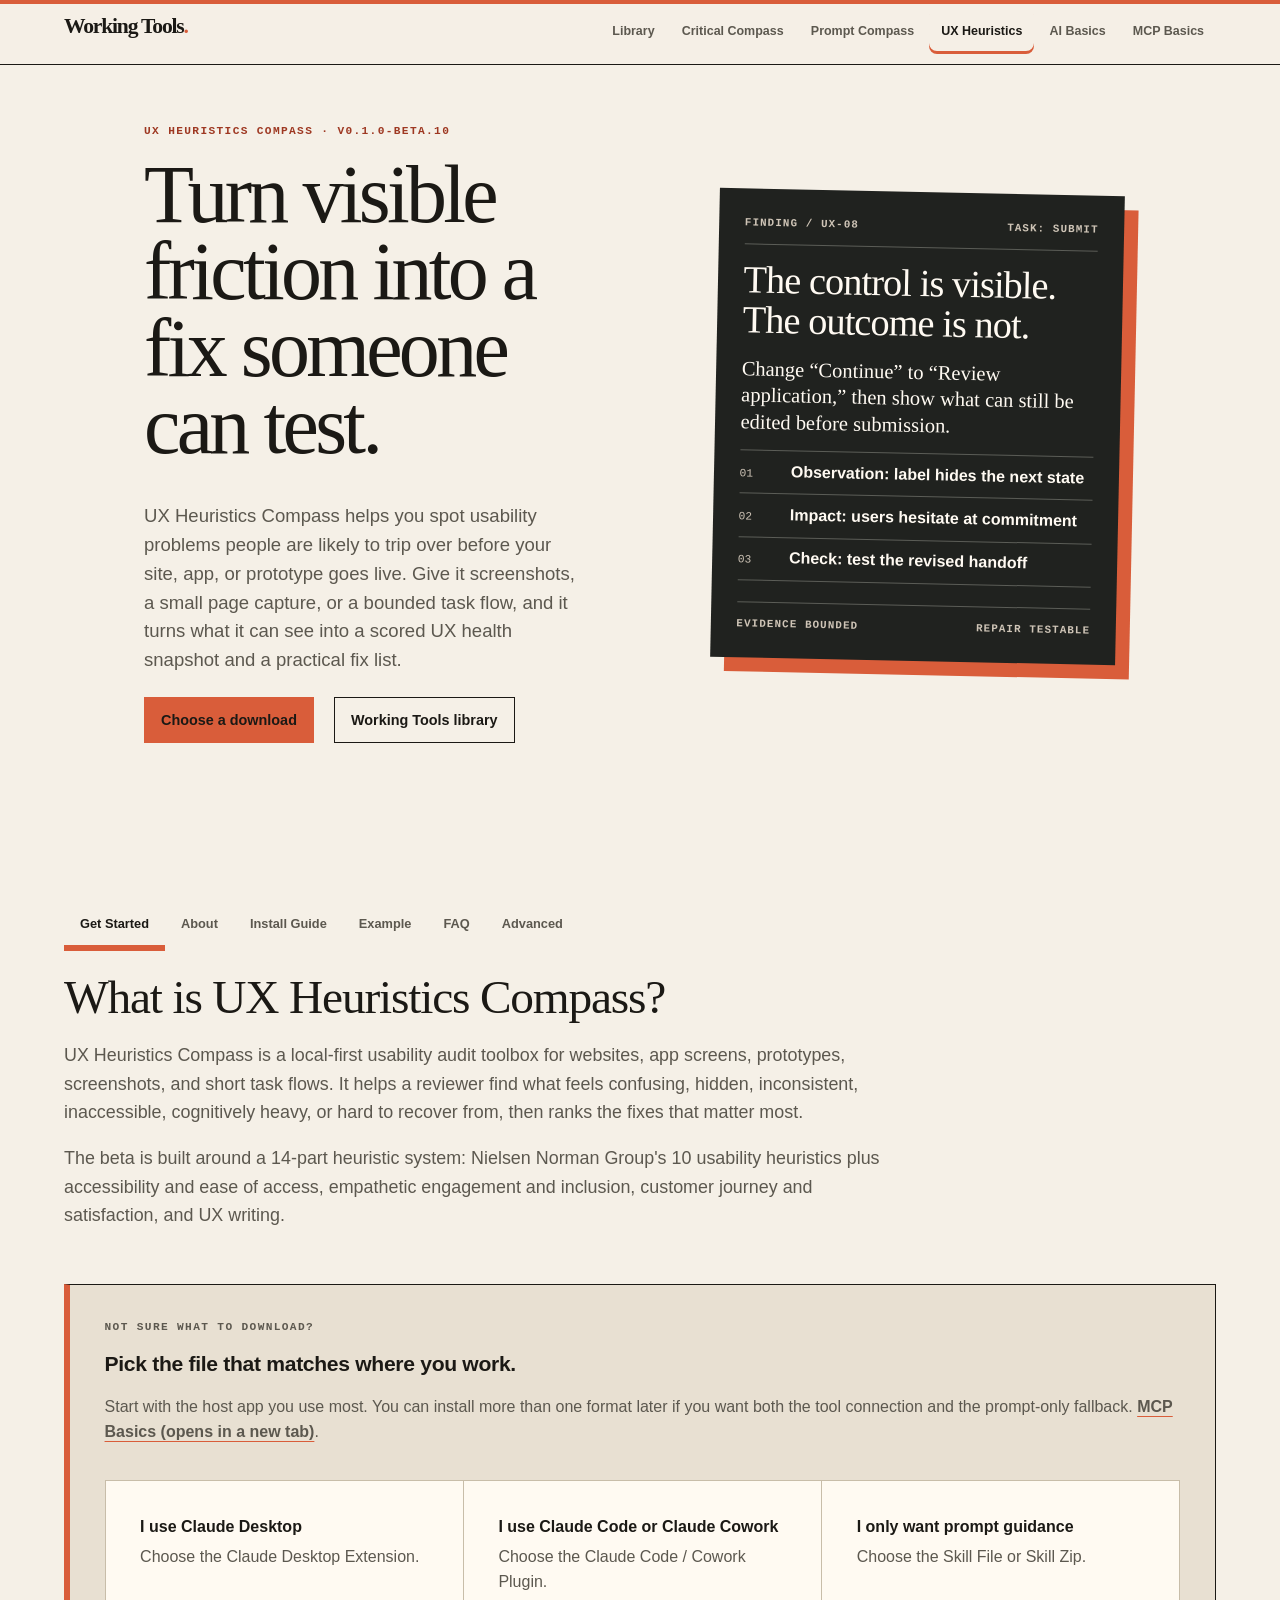
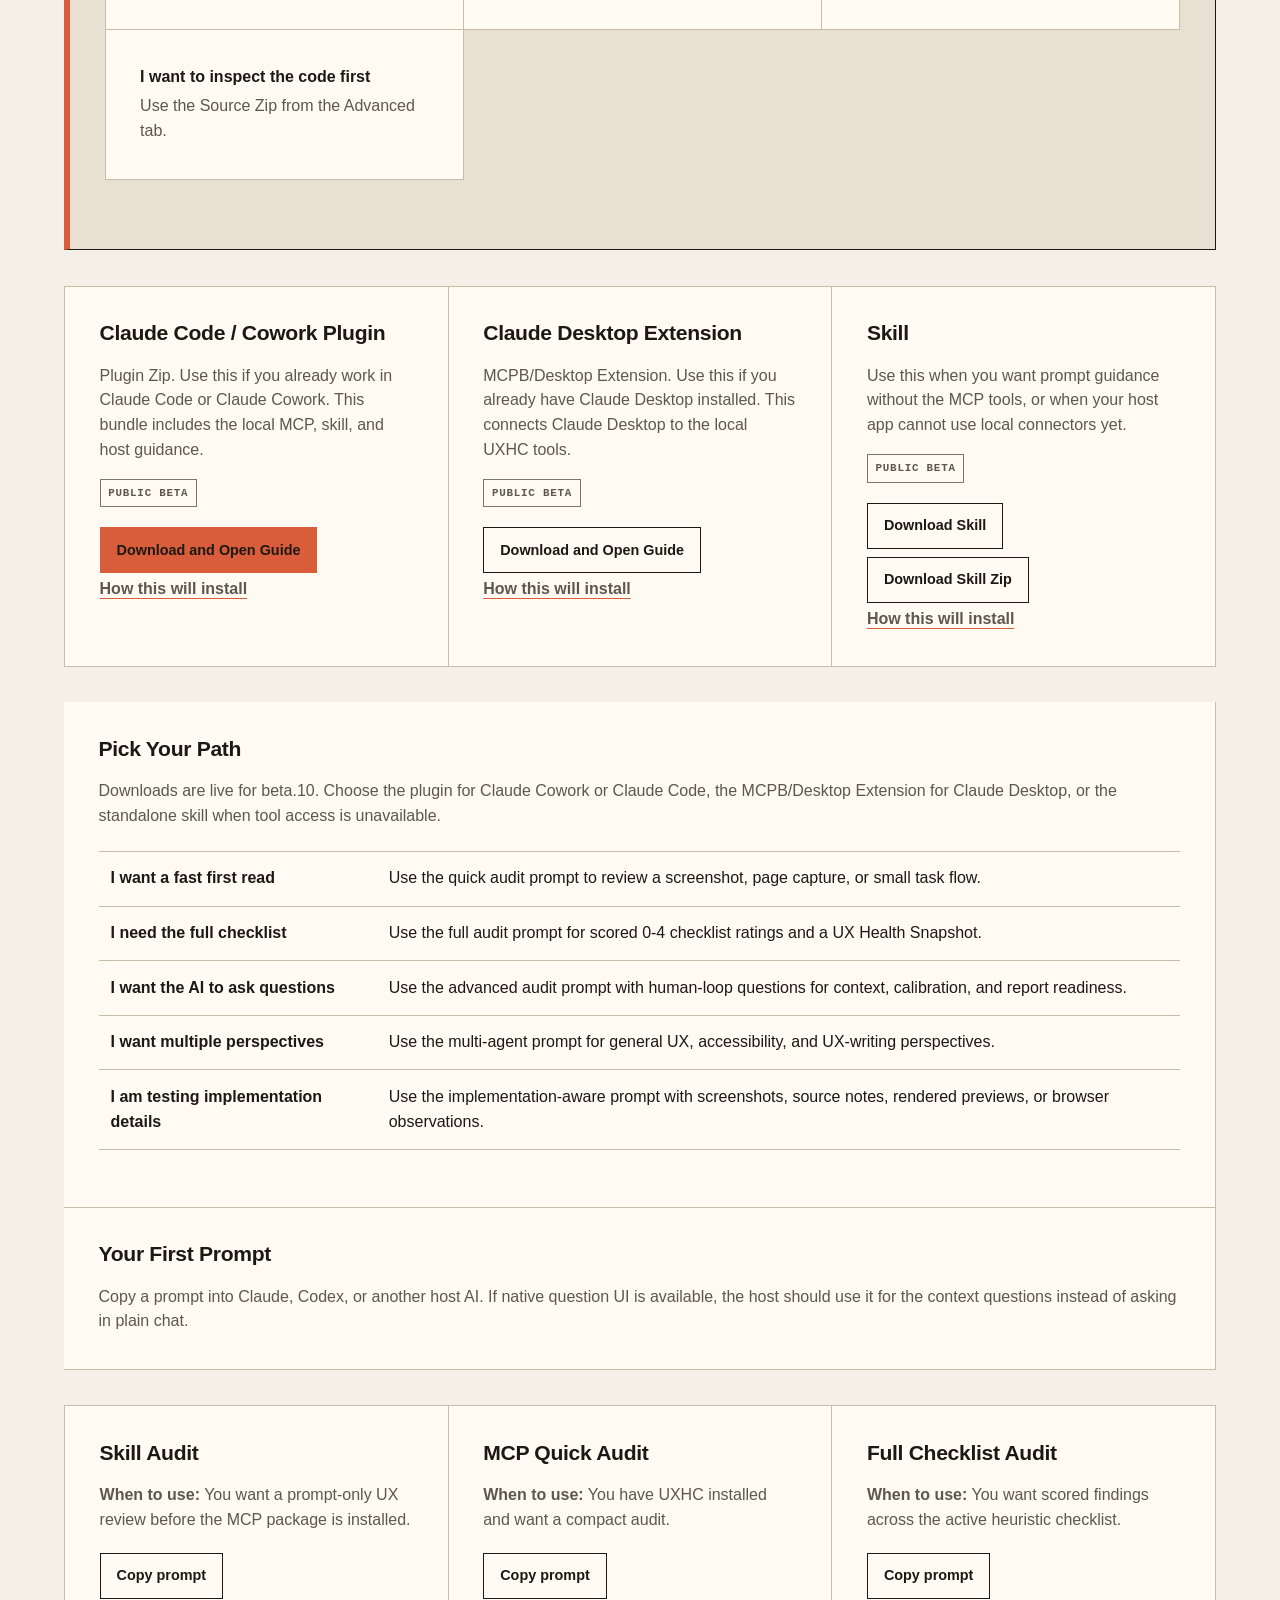
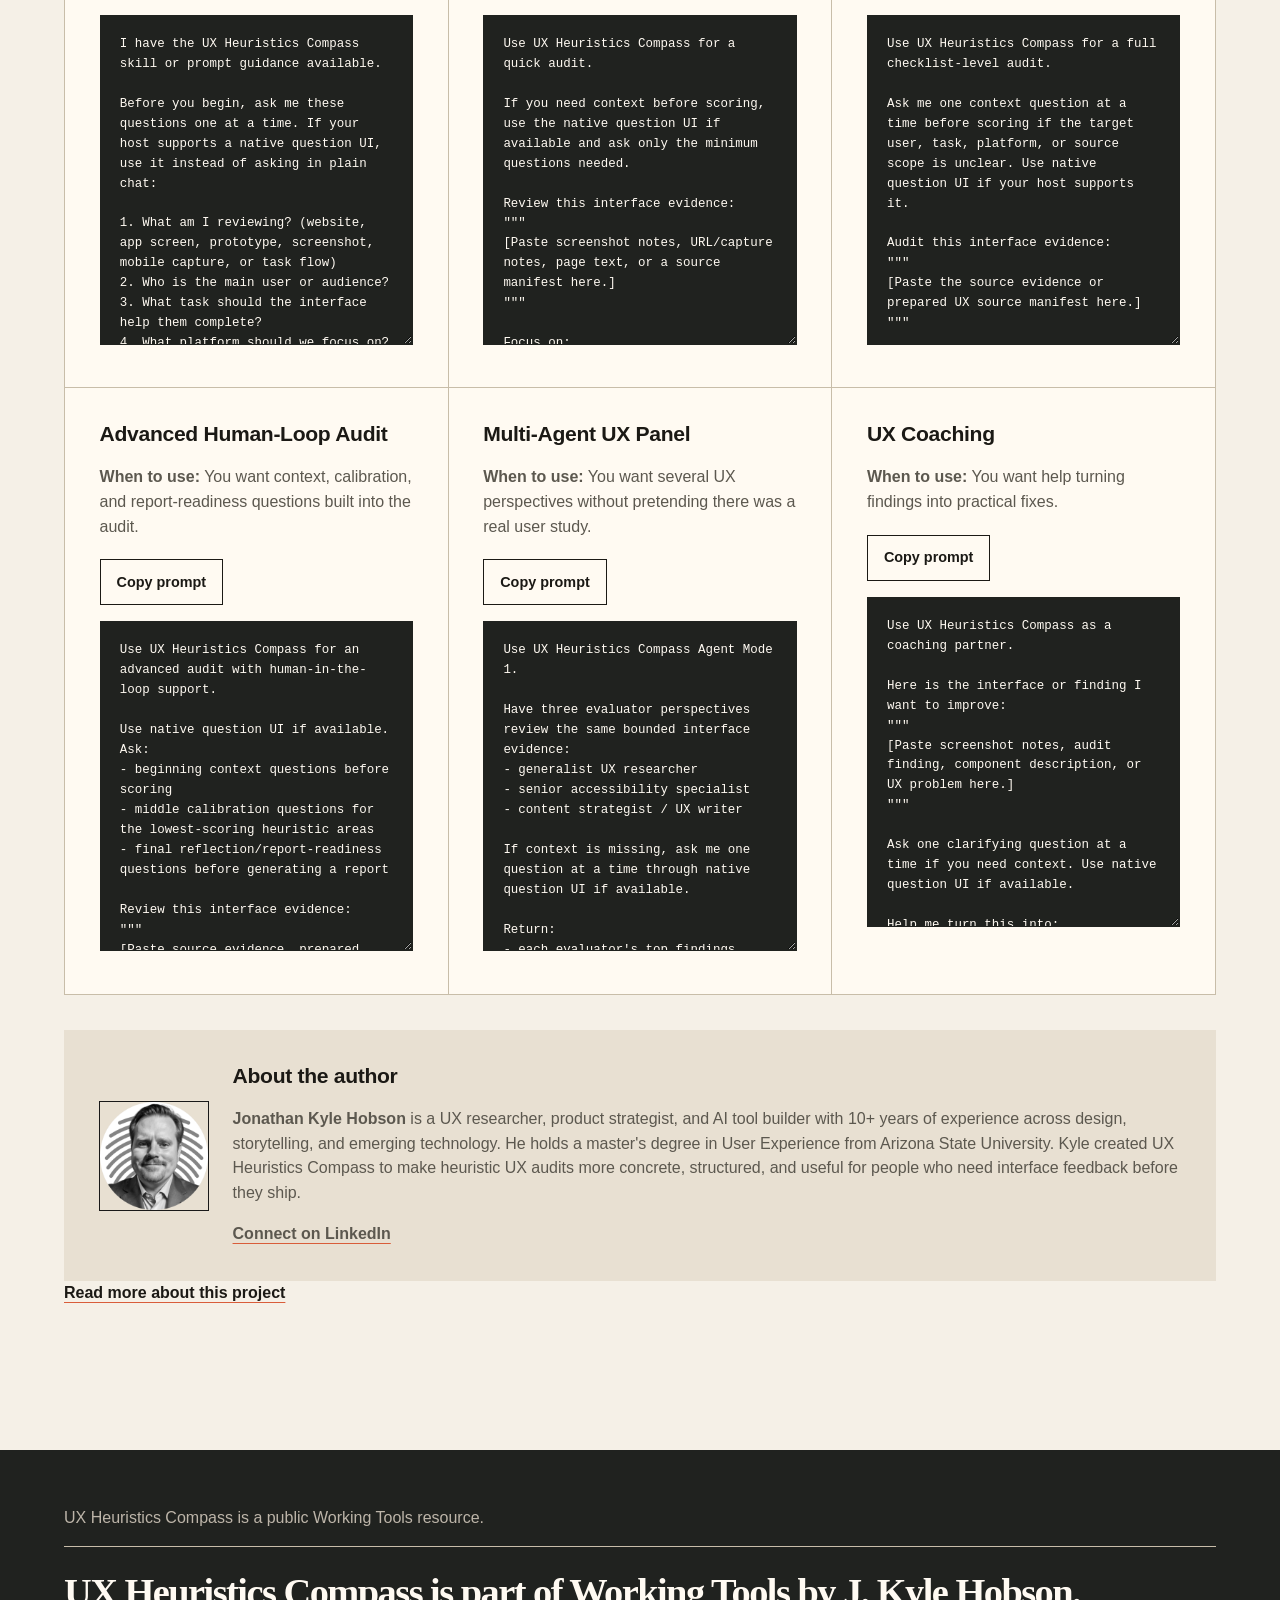
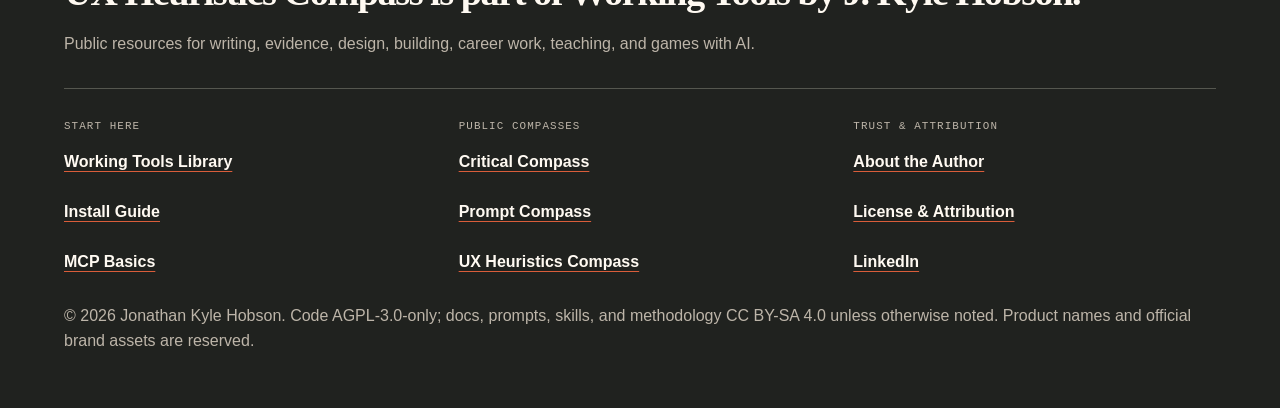
==== commit 7f424d6d: "fix: align UX Heuristics with network frame" ====
--- a/index.html
+++ b/index.html
@@ -5,9 +5,11 @@
   <meta name="viewport" content="width=device-width, initial-scale=1">
   <title>UX Heuristics Compass — Working Tools</title>
   <meta name="description" content="UX Heuristics Compass helps you audit websites, app screens, prototypes, and short task flows for visible usability issues before they ship.">
-  <link rel="icon" href="assets/working-tools-mark.svg" type="image/svg+xml">
+  <link rel="icon" type="image/png" sizes="32x32" href="/compass-suite/assets/brand/working-tools-favicon-32.png">
+  <link rel="apple-touch-icon" sizes="180x180" href="/compass-suite/assets/brand/working-tools-icon-180.png">
   <link rel="stylesheet" href="styles.css">
   <link rel="stylesheet" href="assets/network.css">
+  <link rel="stylesheet" href="/compass-suite/assets/css/network-frame.css">
 </head>
 <body>
   <div id="progress-bar" class="progress-bar" role="progressbar" aria-label="Reading progress" aria-valuemin="0" aria-valuemax="100" aria-valuenow="0"></div>
@@ -78,7 +80,7 @@
           <p><a href="#install-desktop">How this will install</a></p>
         </div>
         <div class="card">
-          <h2>Skill / Prompt-Only Alternative</h2>
+          <h2>Skill</h2>
           <p>Use this when you want prompt guidance without the MCP tools, or when your host app cannot use local connectors yet.</p>
           <p><span class="tag">Public beta</span></p>
           <a class="button ghost" href="https://github.com/JonathanKHobson/ux-heuristic-compass/releases/download/v0.1.0-beta.10/ux-heuristic-compass.skill" download>Download Skill</a>
@@ -330,7 +332,7 @@
             <li>Run <code>get_started</code> or use the first prompt on the Get Started tab.</li>
           </ol>
           <p class="install-subnote">If you only see Skills and Connectors, and Connectors only accepts a remote MCP URL, stop. That is not the plugin upload path.</p>
-          <ol class="install-walkthrough" aria-label="Claude Cowork plugin install screenshots">
+          <ol class="install-walkthrough">
           <li>
             <figure class="install-step-shot">
               <img src="install-guide/plugin/plugin-01-open-claude-code.png" alt="Claude Code or Claude Cowork open before plugin installation" loading="lazy">
@@ -398,7 +400,7 @@
             <li>Ask Claude to use UX Heuristics Compass for a quick audit.</li>
           </ol>
           <p class="install-subnote">If your Claude Desktop build does not show Settings &rarr; Extensions, do not hand-edit config as a beginner workaround. Use the diagnostic prompt.</p>
-          <ol class="install-walkthrough" aria-label="Claude Desktop extension install screenshots">
+          <ol class="install-walkthrough">
           <li>
             <figure class="install-step-shot">
               <img src="install-guide/mcpb/mcpb-01-download.png" alt="UX Heuristics Compass MCPB file ready for install" loading="lazy">
@@ -442,7 +444,7 @@
             <li>Use the Skill Audit prompt on the Get Started tab.</li>
           </ol>
           <p class="install-subnote">Use the skill when the MCP/plugin path is unavailable, or keep it as a prompt-only fallback alongside the tool connection.</p>
-          <ol class="install-walkthrough" aria-label="UX Heuristics Compass skill install screenshots">
+          <ol class="install-walkthrough">
           <li>
             <figure class="install-step-shot">
               <img src="install-guide/skill/skill-01-open-skills.png" alt="Claude Skills area before upload" loading="lazy">
@@ -843,5 +845,6 @@
     </div>
   </footer>
   <script src="site.js"></script>
+  <script type="module" src="/compass-suite/assets/js/network-frame.js"></script>
 </body>
 </html>
--- a/assets/network.css
+++ b/assets/network.css
@@ -14,8 +14,8 @@
   --night-soft: #30332f;
   --positive: #315f48;
   --danger: #8f2f24;
-  --display: "Iowan Old Style", "Palatino Linotype", Palatino, Georgia, serif;
-  --sans: "Avenir Next", Avenir, "Segoe UI", sans-serif;
+  --display: Georgia, "Times New Roman", serif;
+  --sans: -apple-system, BlinkMacSystemFont, "Segoe UI", Roboto, Helvetica, Arial, sans-serif;
   --mono: "SFMono-Regular", Consolas, "Liberation Mono", monospace;
   --container: min(1180px, calc(100% - 2rem));
   --site-nav-h: 64px;
@@ -133,23 +133,24 @@
   color: var(--ink) !important;
   font-family: var(--display) !important;
   font-weight: 500 !important;
+  letter-spacing: -0.025em !important;
+  line-height: 1.04 !important;
+  overflow-wrap: anywhere;
+  text-wrap: balance;
+}
+
+h1 {
+  font-size: clamp(3.2rem, 6.4vw, 5.9rem) !important;
   letter-spacing: -0.045em !important;
-  line-height: 1 !important;
-  text-wrap: balance;
-}
-
-h1 {
-  font-size: clamp(3.5rem, 7.4vw, 7.2rem) !important;
-  letter-spacing: -0.073em !important;
-  line-height: 0.88 !important;
+  line-height: 0.94 !important;
 }
 
 h2 {
-  font-size: clamp(2.25rem, 4.2vw, 4.4rem) !important;
+  font-size: clamp(2rem, 3.7vw, 3.65rem) !important;
 }
 
 h3 {
-  font-size: clamp(1.35rem, 2vw, 2rem) !important;
+  font-size: clamp(1.25rem, 1.7vw, 1.7rem) !important;
 }
 
 p,
@@ -191,9 +192,13 @@
   background: rgba(245, 240, 231, 0.96) !important;
   border-bottom: 1px solid var(--ink) !important;
   box-shadow: none !important;
+  margin: 0 !important;
+  max-width: none !important;
   min-height: var(--site-nav-h) !important;
+  padding: 0 !important;
   position: sticky !important;
   top: 0 !important;
+  width: 100% !important;
   z-index: 1000 !important;
 }
 
@@ -290,12 +295,14 @@
   background: var(--paper) !important;
   border: 0 !important;
   display: grid !important;
-  gap: clamp(2rem, 6vw, 6rem) !important;
+  column-gap: clamp(2.5rem, 6vw, 6rem) !important;
   grid-template-columns: minmax(0, 1.08fr) minmax(300px, 0.92fr) !important;
+  grid-template-rows: auto auto auto !important;
   margin: 0 auto !important;
   max-width: 1280px !important;
-  min-height: min(720px, calc(100vh - var(--site-nav-h))) !important;
-  padding: clamp(4.5rem, 8vw, 8rem) 5vw !important;
+  min-height: clamp(480px, 62vh, 580px) !important;
+  padding: clamp(2.75rem, 4.5vw, 4.25rem) 5vw !important;
+  row-gap: 1.15rem !important;
 }
 
 .hero-lockup {
@@ -323,20 +330,20 @@
 }
 
 .hero h1 {
-  margin: 0 0 1.75rem !important;
+  margin: 0 0 1.25rem !important;
   max-width: 10ch !important;
 }
 
 .hero-lead,
 .hero .lede {
   color: var(--muted) !important;
-  font-family: var(--display) !important;
-  font-size: clamp(1.22rem, 1.8vw, 1.6rem) !important;
+  font-family: var(--sans) !important;
+  font-size: clamp(1.08rem, 1.45vw, 1.3rem) !important;
   grid-column: 1;
   grid-row: 2;
-  line-height: 1.38 !important;
-  margin: -4.8rem 0 0 !important;
-  max-width: 34ch !important;
+  line-height: 1.55 !important;
+  margin: 0 !important;
+  max-width: 42ch !important;
 }
 
 .hero-actions,
@@ -346,7 +353,7 @@
   gap: 0.75rem !important;
   grid-column: 1;
   grid-row: 3;
-  margin: -4rem 0 0 !important;
+  margin: 0 !important;
 }
 
 .work-specimen {
@@ -357,7 +364,7 @@
   grid-column: 2;
   grid-row: 1 / span 3;
   margin: 0 1rem 1rem 0;
-  padding: clamp(1.35rem, 3vw, 2.4rem);
+  padding: clamp(1.2rem, 2vw, 1.75rem);
   transform: rotate(1.2deg);
 }
 
@@ -368,8 +375,8 @@
 }
 
 .work-specimen h2 {
-  font-size: clamp(2rem, 3.8vw, 3.6rem) !important;
-  margin: 1.4rem 0 1.1rem !important;
+  font-size: clamp(1.85rem, 3vw, 2.8rem) !important;
+  margin: 1rem 0 0.8rem !important;
 }
 
 .specimen-top,
@@ -406,7 +413,7 @@
   font-family: var(--display);
   font-size: 1.1rem;
   line-height: 1.3;
-  margin: 1.25rem 0;
+  margin: 0.9rem 0;
   text-decoration: line-through;
   text-decoration-color: var(--signal);
   text-decoration-thickness: 2px;
@@ -415,15 +422,15 @@
 .specimen-after {
   color: var(--cream);
   font-family: var(--display);
-  font-size: clamp(1.25rem, 2vw, 1.65rem);
+  font-size: clamp(1.15rem, 1.6vw, 1.4rem);
   line-height: 1.3;
-  margin: 1.25rem 0;
+  margin: 0.9rem 0;
 }
 
 .specimen-list {
   border-top: 1px solid #5b5d57;
   list-style: none;
-  margin: 1.2rem 0 0;
+  margin: 0.9rem 0 0;
   padding: 0;
 }
 
@@ -433,7 +440,7 @@
   display: grid;
   gap: 1rem;
   grid-template-columns: 2.2rem 1fr;
-  padding: 0.75rem 0;
+  padding: 0.55rem 0;
 }
 
 .specimen-list span {
@@ -515,15 +522,20 @@
 
 .tab-panel > .card:first-child > h2,
 main > .card:first-child > h2 {
+  font-family: var(--display) !important;
+  font-size: clamp(2rem, 3.7vw, 3.65rem) !important;
+  font-weight: 500 !important;
+  letter-spacing: -0.025em !important;
+  line-height: 1.04 !important;
   margin-bottom: 1.2rem !important;
 }
 
 .tab-panel > .card:first-child > p,
 main > .card:first-child > p {
   color: var(--muted) !important;
-  font-family: var(--display);
-  font-size: clamp(1.12rem, 1.8vw, 1.4rem) !important;
-  line-height: 1.48 !important;
+  font-family: var(--sans) !important;
+  font-size: clamp(1.05rem, 1.4vw, 1.22rem) !important;
+  line-height: 1.58 !important;
 }
 
 .grid,
@@ -554,6 +566,35 @@
   margin: 0 !important;
   min-width: 0;
   padding: clamp(1.35rem, 2.7vw, 2.35rem) !important;
+}
+
+.card h2,
+.card h3,
+.grid > * h2,
+.grid > * h3,
+.chooser-grid > * h2,
+.chooser-grid > * h3,
+.faq-grid > * h2,
+.faq-grid > * h3,
+.tools > * h2,
+.tools > * h3 {
+  font-family: var(--sans) !important;
+  font-size: clamp(1.25rem, 1.65vw, 1.6rem) !important;
+  font-weight: 720 !important;
+  letter-spacing: -0.015em !important;
+  line-height: 1.18 !important;
+  max-width: 100% !important;
+  overflow-wrap: anywhere !important;
+  text-wrap: pretty;
+}
+
+.tab-panel > .card:first-child > h2,
+main > .card:first-child > h2 {
+  font-family: var(--display) !important;
+  font-size: clamp(2rem, 3.7vw, 3.65rem) !important;
+  font-weight: 500 !important;
+  letter-spacing: -0.025em !important;
+  line-height: 1.04 !important;
 }
 
 .card:hover,
@@ -799,7 +840,9 @@
   border: 0 !important;
   color: #d7d0c5 !important;
   margin: 0 !important;
+  max-width: none !important;
   padding: var(--space-6) 5vw !important;
+  width: 100% !important;
 }
 
 .suite-footer-inner,
@@ -824,6 +867,8 @@
 .suite-footer-note,
 .suite-footer-legal {
   color: #bdb5a9 !important;
+  font-size: 1rem !important;
+  line-height: 1.6 !important;
 }
 
 .suite-footer-grid {
@@ -944,7 +989,7 @@
   }
 
   .hero h1 {
-    font-size: clamp(3.2rem, 17vw, 5rem) !important;
+    font-size: clamp(2.8rem, 15vw, 4.4rem) !important;
   }
 
   .work-specimen {
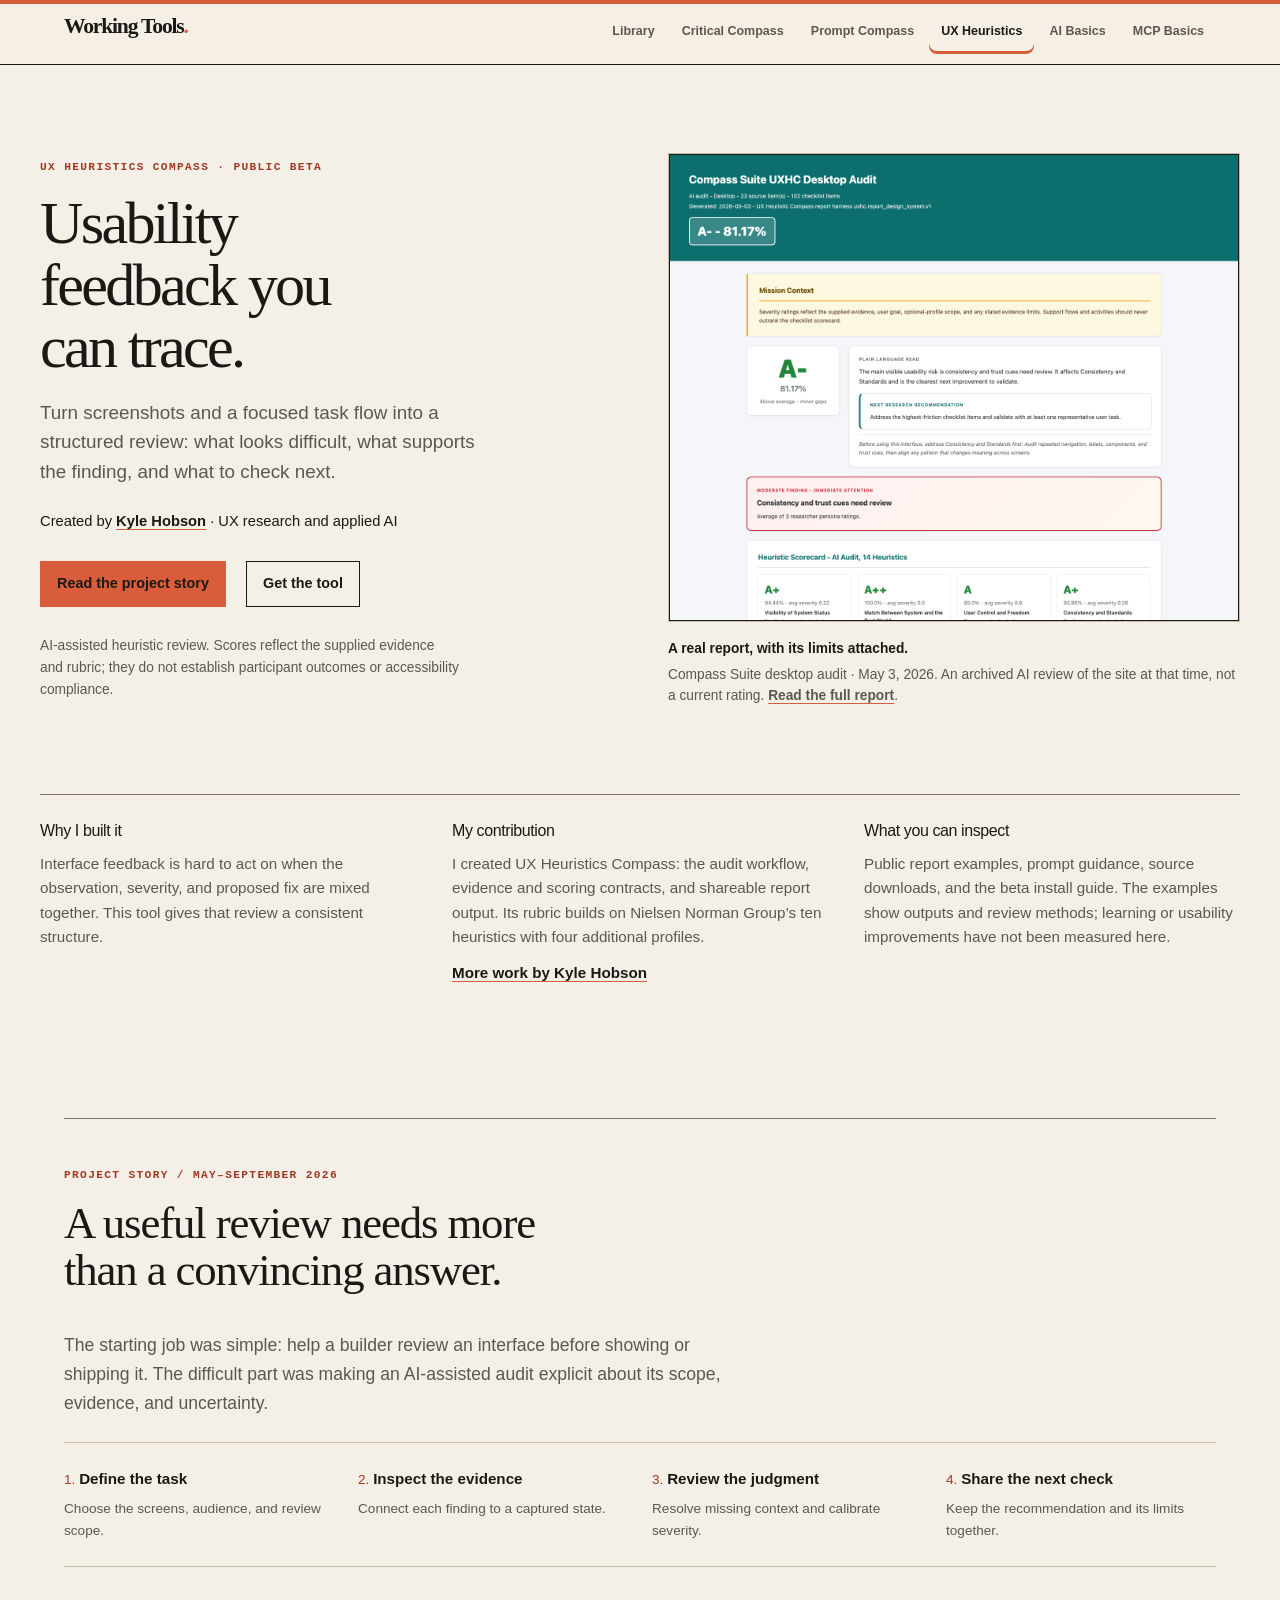
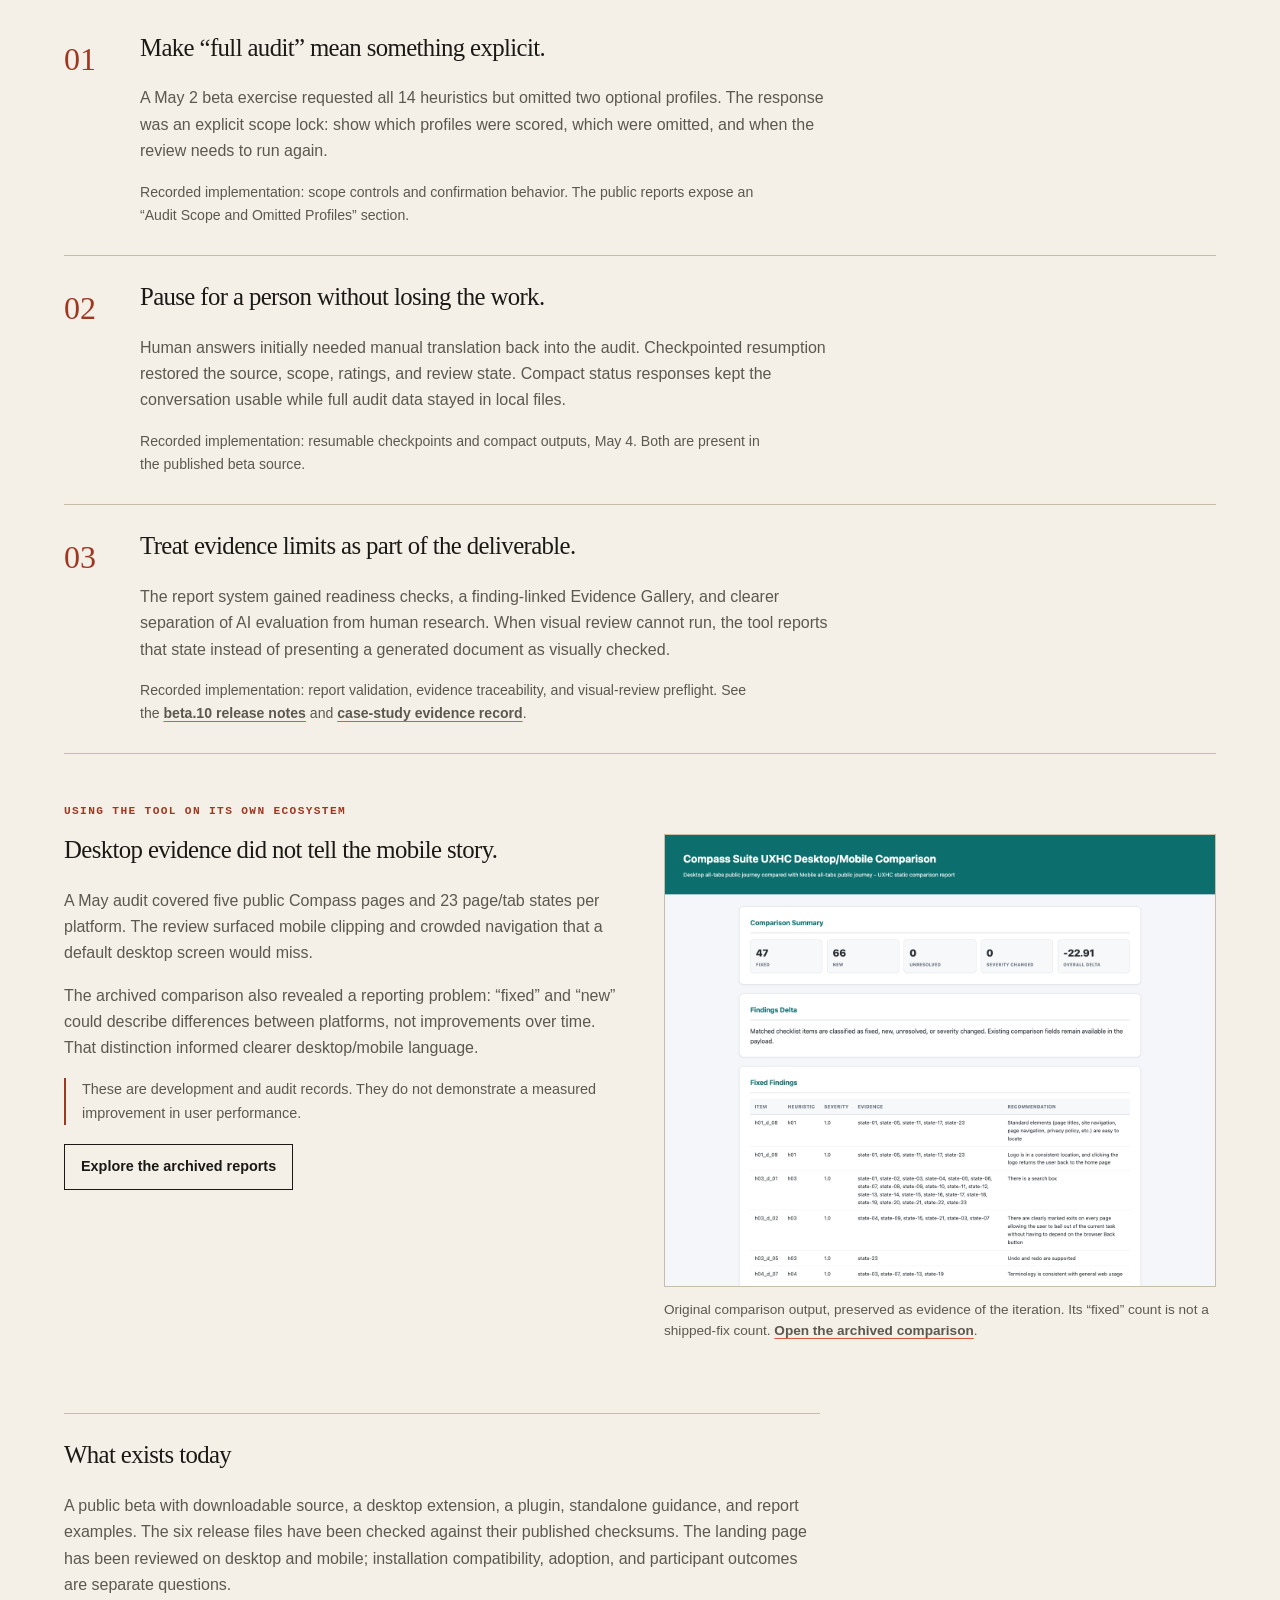
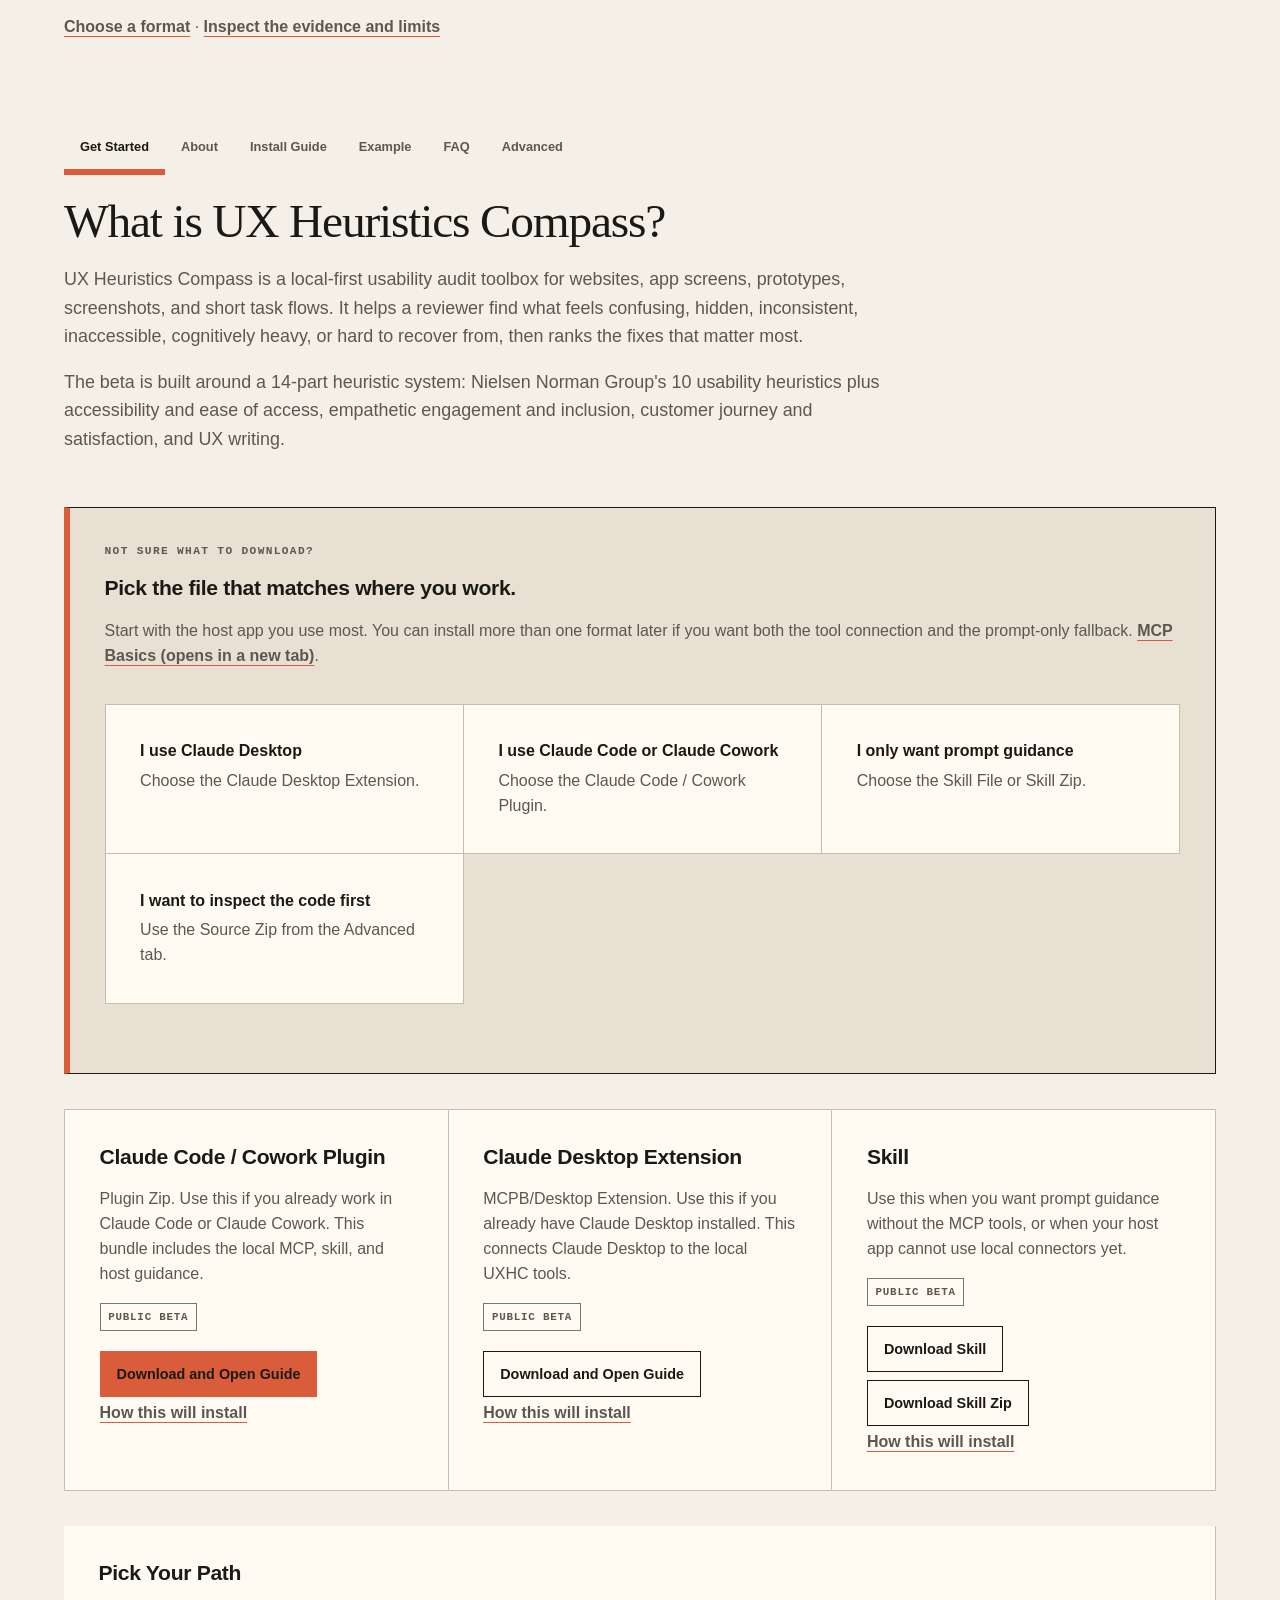
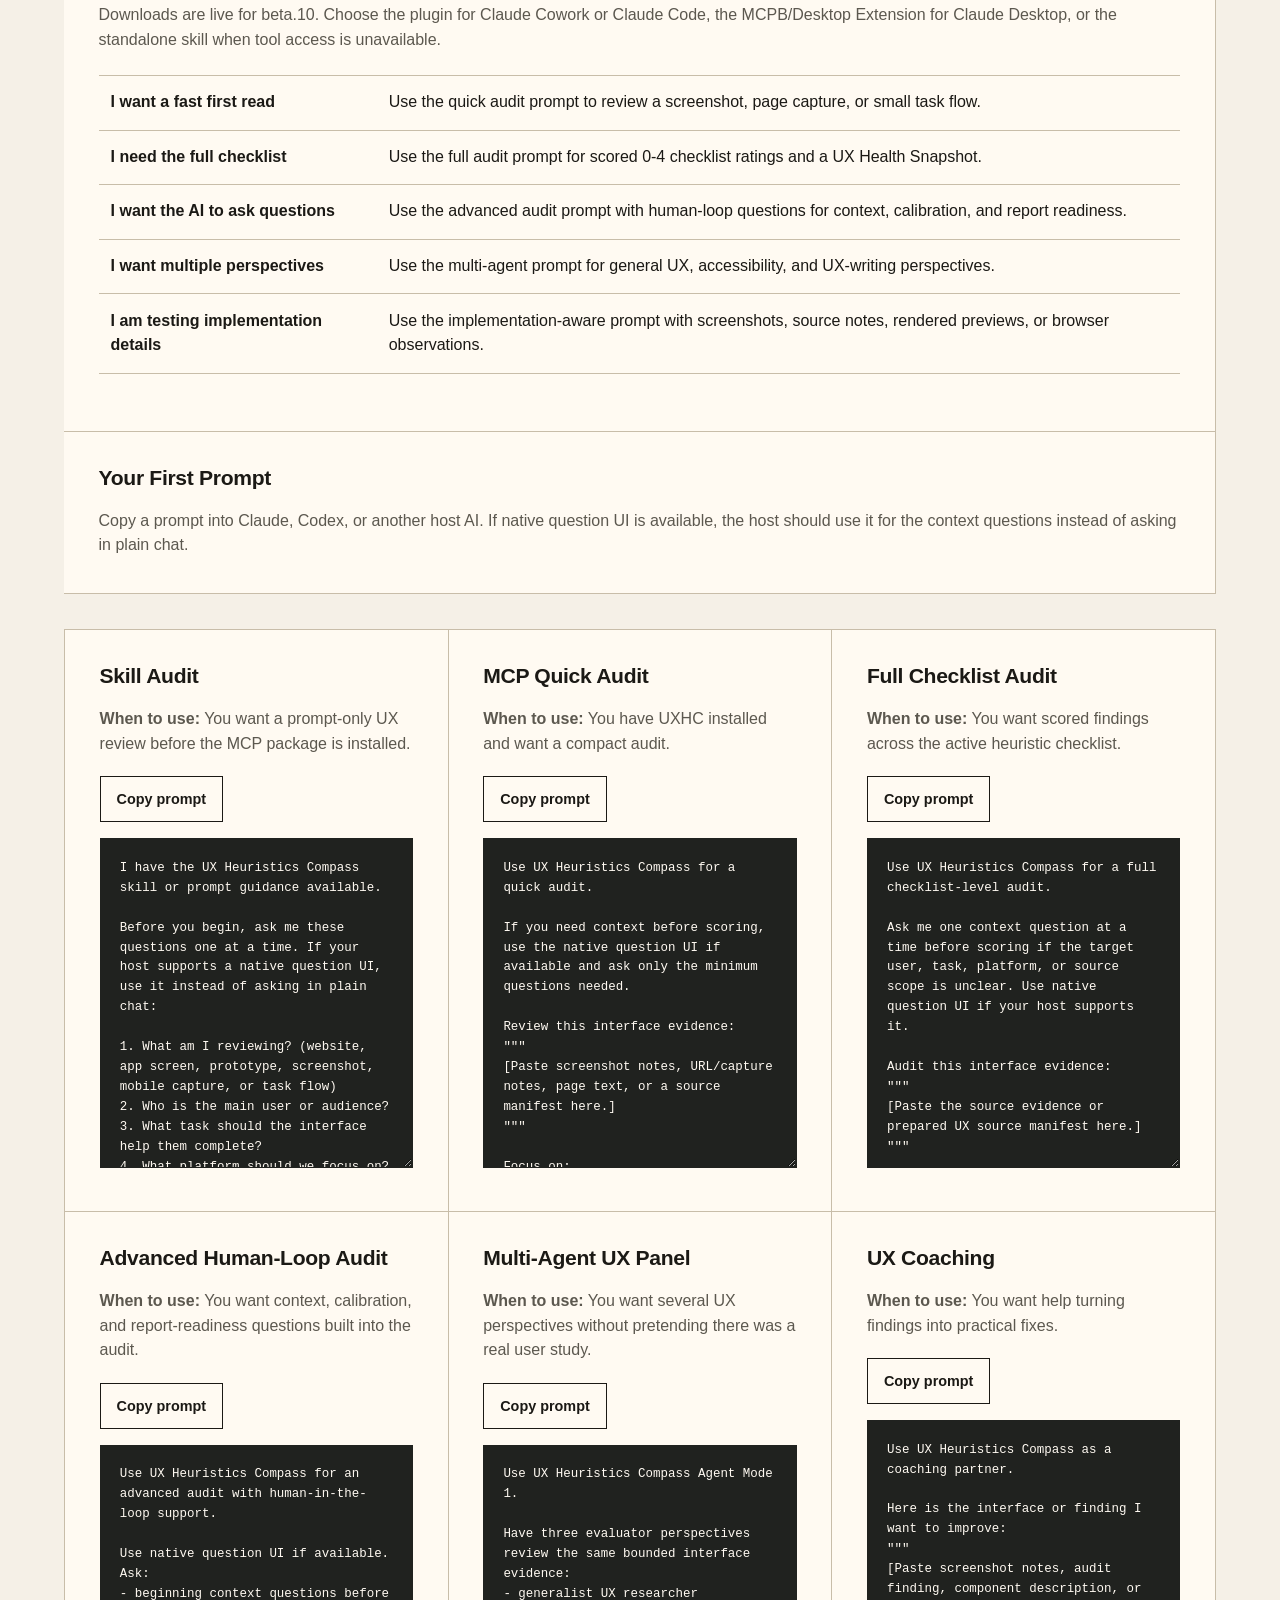
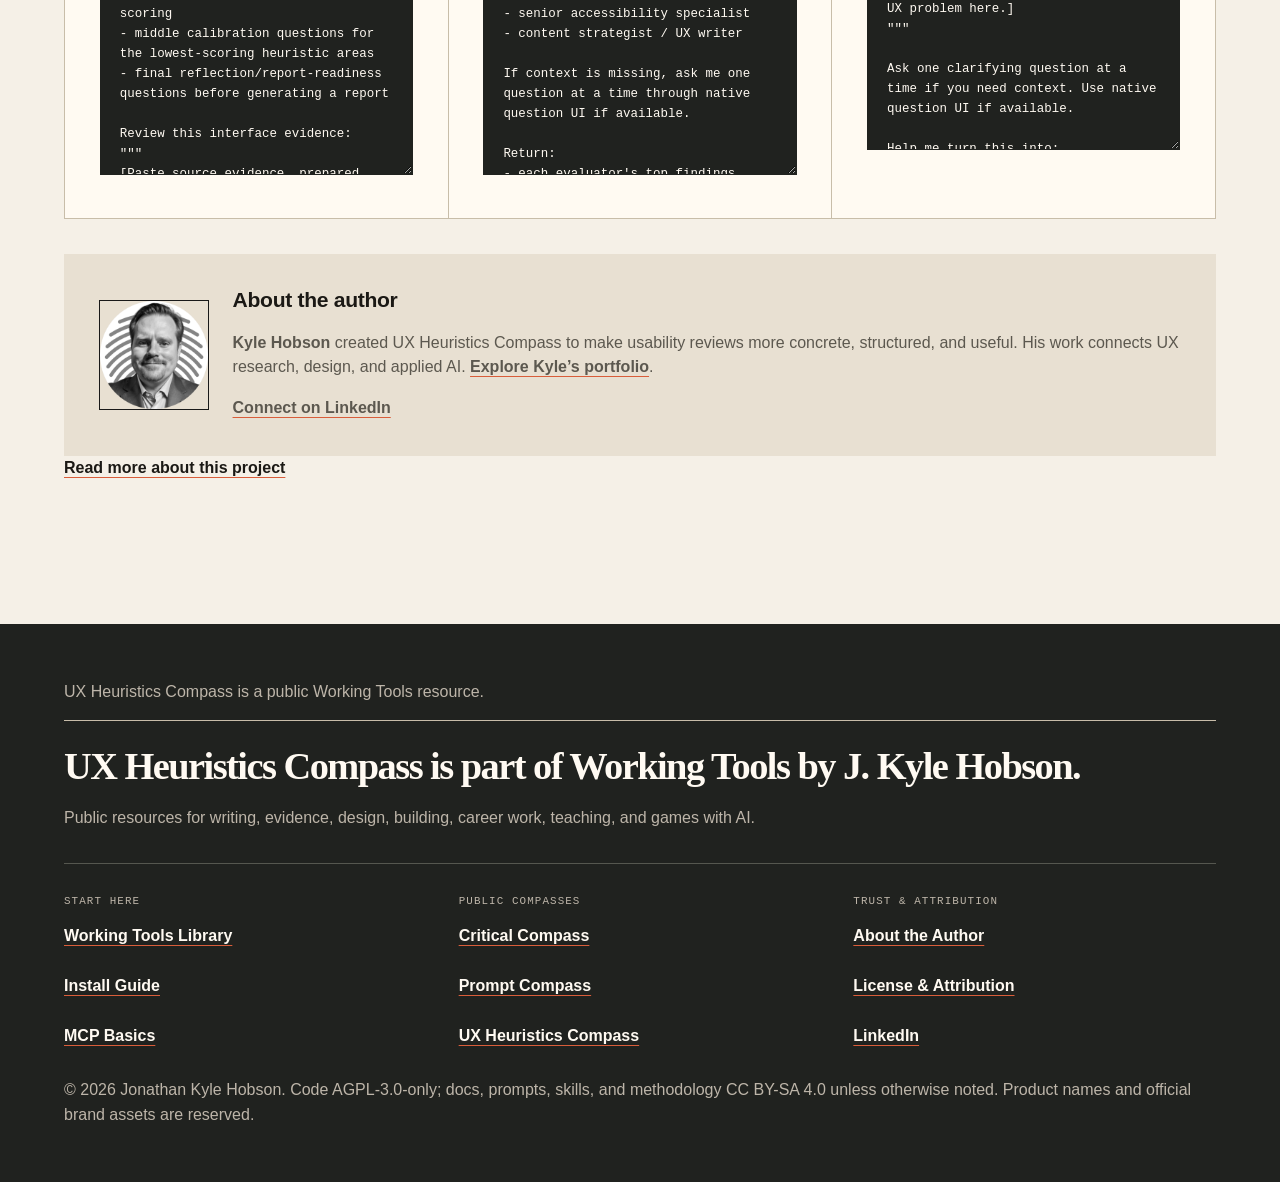
==== commit 5dfc2be8: "Revamp UX Heuristics Compass landing page with evidenced case study" ====
--- a/index.html
+++ b/index.html
@@ -3,13 +3,18 @@
 <head>
   <meta charset="utf-8">
   <meta name="viewport" content="width=device-width, initial-scale=1">
-  <title>UX Heuristics Compass — Working Tools</title>
+  <title>UX Heuristics Compass — Kyle Hobson</title>
   <meta name="description" content="UX Heuristics Compass helps you audit websites, app screens, prototypes, and short task flows for visible usability issues before they ship.">
   <link rel="icon" type="image/png" sizes="32x32" href="/compass-suite/assets/brand/working-tools-favicon-32.png">
   <link rel="apple-touch-icon" sizes="180x180" href="/compass-suite/assets/brand/working-tools-icon-180.png">
   <link rel="stylesheet" href="styles.css">
   <link rel="stylesheet" href="assets/network.css">
   <link rel="stylesheet" href="/compass-suite/assets/css/network-frame.css">
+  <link rel="stylesheet" href="assets/project.css">
+  <meta name="author" content="Kyle Hobson">
+  <meta property="og:title" content="UX Heuristics Compass — Kyle Hobson">
+  <meta property="og:description" content="A usability review tool that connects findings, evidence limits, and practical next checks. Explore the public beta and archived report examples.">
+  <meta property="og:image" content="https://jonathankhobson.github.io/ux-heuristic-compass/examples/compass-suite-audit/screenshots/codex-uxhc-desktop-audit-snapshot.png">
 </head>
 <body>
   <div id="progress-bar" class="progress-bar" role="progressbar" aria-label="Reading progress" aria-valuemin="0" aria-valuemax="100" aria-valuenow="0"></div>
@@ -17,19 +22,52 @@
   <a class="skip-link" href="#get-started">Skip to downloads</a>
   <nav class="site-nav" aria-label="Working Tools network"><div class="site-nav-inner"><a class="site-nav-brand" href="https://jonathankhobson.github.io/compass-suite/"><span>Working Tools</span></a><button class="site-nav-toggle" type="button" aria-expanded="false" aria-controls="site-nav-menu"><span>Menu</span></button><div id="site-nav-menu" class="site-nav-links"><a class="site-nav-link" href="https://jonathankhobson.github.io/compass-suite/">Library</a><a class="site-nav-link" href="https://jonathankhobson.github.io/critical-compass/">Critical Compass</a><a class="site-nav-link" href="https://jonathankhobson.github.io/prompt-compass/">Prompt Compass</a><a class="site-nav-link" href="https://jonathankhobson.github.io/ux-heuristic-compass/" aria-current="page">UX Heuristics</a><a class="site-nav-link" href="https://jonathankhobson.github.io/shareables/s/understanding-ai-2026/">AI Basics</a><a class="site-nav-link" href="https://jonathankhobson.github.io/what-is-an-mcp/">MCP Basics</a></div></div></nav>
 
-  <header class="hero" aria-label="UX Heuristics Compass">
-    <div class="hero-lockup">
-      <div>
-        <span class="hero-eyebrow">UX Heuristics Compass · v0.1.0-beta.10</span>
-        <h1>Turn visible friction into a fix someone can test.</h1>
-      </div>
+  <header class="hero project-hero" aria-label="UX Heuristics Compass">
+    <div class="project-intro">
+      <p class="hero-eyebrow">UX Heuristics Compass · Public beta</p>
+      <h1>Usability feedback you can trace.</h1>
+      <p class="project-lead">Turn screenshots and a focused task flow into a structured review: what looks difficult, what supports the finding, and what to check next.</p>
+      <p class="project-byline">Created by <a href="#about">Kyle Hobson</a> · UX research and applied AI</p>
+      <div class="hero-actions"><a class="button" href="#case-study">Read the project story</a><a class="button ghost" href="#get-started">Get the tool</a></div>
+      <p class="project-limit">AI-assisted heuristic review. Scores reflect the supplied evidence and rubric; they do not establish participant outcomes or accessibility compliance.</p>
     </div>
-    <p class="hero-lead">UX Heuristics Compass helps you spot usability problems people are likely to trip over before your site, app, or prototype goes live. Give it screenshots, a small page capture, or a bounded task flow, and it turns what it can see into a scored UX health snapshot and a practical fix list.</p>
-    <div class="hero-actions"><a class="button" href="#get-started">Choose a download</a><a class="button ghost" href="https://jonathankhobson.github.io/compass-suite/">Working Tools library</a></div>
-    <aside class="work-specimen" aria-label="UX finding specimen"><div class="specimen-top"><span>Finding / UX-08</span><span>Task: submit</span></div><h2>The control is visible. The outcome is not.</h2><p class="specimen-after">Change “Continue” to “Review application,” then show what can still be edited before submission.</p><ol class="specimen-list"><li><span>01</span><strong>Observation: label hides the next state</strong></li><li><span>02</span><strong>Impact: users hesitate at commitment</strong></li><li><span>03</span><strong>Check: test the revised handoff</strong></li></ol><div class="specimen-foot"><span>Evidence bounded</span><span>Repair testable</span></div></aside>
+    <figure class="project-proof">
+      <a href="examples/compass-suite-audit/codex-uxhc-desktop-audit.html" aria-label="Open the archived Compass Suite desktop audit report"><img src="examples/compass-suite-audit/screenshots/codex-uxhc-desktop-audit-snapshot.png" width="1440" height="1180" alt="Archived Compass Suite desktop audit with an AI-generated score, evidence limits, consistency finding, and next research recommendation."></a>
+      <figcaption><strong>A real report, with its limits attached.</strong> Compass Suite desktop audit · May 3, 2026. An archived AI review of the site at that time, not a current rating. <a href="examples/compass-suite-audit/codex-uxhc-desktop-audit.html">Read the full report</a>.</figcaption>
+    </figure>
   </header>
 
+  <section class="project-context" aria-label="Project purpose and authorship">
+    <div><h2>Why I built it</h2><p>Interface feedback is hard to act on when the observation, severity, and proposed fix are mixed together. This tool gives that review a consistent structure.</p></div>
+    <div><h2>My contribution</h2><p>I created UX Heuristics Compass: the audit workflow, evidence and scoring contracts, and shareable report output. Its rubric builds on Nielsen Norman Group’s ten heuristics with four additional profiles.</p><a href="https://jonathankhobson.github.io/portfolio/">More work by Kyle Hobson</a></div>
+    <div><h2>What you can inspect</h2><p>Public report examples, prompt guidance, source downloads, and the beta install guide. The examples show outputs and review methods; learning or usability improvements have not been measured here.</p></div>
+  </section>
+
   <main>
+    <section class="case-study" id="case-study" aria-labelledby="case-title">
+      <div class="case-opening">
+        <p class="eyebrow">Project story / May–September 2026</p>
+        <h2 id="case-title">A useful review needs more than a convincing answer.</h2>
+        <p>The starting job was simple: help a builder review an interface before showing or shipping it. The difficult part was making an AI-assisted audit explicit about its scope, evidence, and uncertainty.</p>
+      </div>
+      <ol class="audit-flow" aria-label="The audit workflow">
+        <li><strong>Define the task</strong><span>Choose the screens, audience, and review scope.</span></li>
+        <li><strong>Inspect the evidence</strong><span>Connect each finding to a captured state.</span></li>
+        <li><strong>Review the judgment</strong><span>Resolve missing context and calibrate severity.</span></li>
+        <li><strong>Share the next check</strong><span>Keep the recommendation and its limits together.</span></li>
+      </ol>
+      <div class="case-decisions">
+        <article><span class="decision-number" aria-hidden="true">01</span><div><h3>Make “full audit” mean something explicit.</h3><p>A May 2 beta exercise requested all 14 heuristics but omitted two optional profiles. The response was an explicit scope lock: show which profiles were scored, which were omitted, and when the review needs to run again.</p><p class="decision-evidence">Recorded implementation: scope controls and confirmation behavior. The public reports expose an “Audit Scope and Omitted Profiles” section.</p></div></article>
+        <article><span class="decision-number" aria-hidden="true">02</span><div><h3>Pause for a person without losing the work.</h3><p>Human answers initially needed manual translation back into the audit. Checkpointed resumption restored the source, scope, ratings, and review state. Compact status responses kept the conversation usable while full audit data stayed in local files.</p><p class="decision-evidence">Recorded implementation: resumable checkpoints and compact outputs, May 4. Both are present in the published beta source.</p></div></article>
+        <article><span class="decision-number" aria-hidden="true">03</span><div><h3>Treat evidence limits as part of the deliverable.</h3><p>The report system gained readiness checks, a finding-linked Evidence Gallery, and clearer separation of AI evaluation from human research. When visual review cannot run, the tool reports that state instead of presenting a generated document as visually checked.</p><p class="decision-evidence">Recorded implementation: report validation, evidence traceability, and visual-review preflight. See the <a href="release-notes.md">beta.10 release notes</a> and <a href="docs/case-study-evidence.md">case-study evidence record</a>.</p></div></article>
+      </div>
+      <div class="case-evidence">
+        <div><p class="eyebrow">Using the tool on its own ecosystem</p><h3>Desktop evidence did not tell the mobile story.</h3><p>A May audit covered five public Compass pages and 23 page/tab states per platform. The review surfaced mobile clipping and crowded navigation that a default desktop screen would miss.</p><p>The archived comparison also revealed a reporting problem: “fixed” and “new” could describe differences between platforms, not improvements over time. That distinction informed clearer desktop/mobile language.</p><p class="case-note">These are development and audit records. They do not demonstrate a measured improvement in user performance.</p><a class="button ghost" href="#example">Explore the archived reports</a></div>
+        <figure><a href="examples/compass-suite-audit/desktop-mobile-comparison.html"><img src="examples/compass-suite-audit/screenshots/desktop-mobile-comparison-snapshot.png" width="1440" height="1180" loading="lazy" alt="Original desktop/mobile comparison report using Fixed and New labels, an example of wording identified for improvement."></a><figcaption>Original comparison output, preserved as evidence of the iteration. Its “fixed” count is not a shipped-fix count. <a href="examples/compass-suite-audit/desktop-mobile-comparison.html">Open the archived comparison</a>.</figcaption></figure>
+      </div>
+      <div class="case-outcome"><h3>What exists today</h3><p>A public beta with downloadable source, a desktop extension, a plugin, standalone guidance, and report examples. The six release files have been checked against their published checksums. The landing page has been reviewed on desktop and mobile; installation compatibility, adoption, and participant outcomes are separate questions.</p><p><a href="#get-started">Choose a format</a> · <a href="docs/case-study-evidence.md">Inspect the evidence and limits</a></p></div>
+    </section>
+
     <div class="section-nav-shell">
     <button class="section-nav-toggle" type="button" aria-expanded="false" aria-controls="section-nav-menu">
       <span>Sections</span>
@@ -246,7 +284,7 @@
         <img class="author-photo" src="assets/jonathan-kyle-hobson.png" alt="Jonathan Kyle Hobson">
         <div>
           <h2>About the author</h2>
-          <p><strong>Jonathan Kyle Hobson</strong> is a UX researcher, product strategist, and AI tool builder with 10+ years of experience across design, storytelling, and emerging technology. He holds a master's degree in User Experience from Arizona State University. Kyle created UX Heuristics Compass to make heuristic UX audits more concrete, structured, and useful for people who need interface feedback before they ship.</p>
+          <p><strong>Kyle Hobson</strong> created UX Heuristics Compass to make usability reviews more concrete, structured, and useful. His work connects UX research, design, and applied AI. <a href="https://jonathankhobson.github.io/portfolio/">Explore Kyle’s portfolio</a>.</p>
           <p><a href="https://www.linkedin.com/in/jonathankylehobson/" target="_blank" rel="noopener">Connect on LinkedIn</a></p>
         </div>
       </div>
@@ -512,13 +550,13 @@
     <section id="example" class="tab-panel" role="tabpanel" aria-labelledby="tab-example" hidden>
       <div class="card">
         <h2>Example</h2>
-        <p>See what a finished UX Heuristics Compass audit can look like. This example is fully public — nothing has been redacted.</p>
+        <p>Explore previously published reports and their supporting captures. These are archived review outputs, not current assessments of the sites. AI scores and researcher personas are evaluation aids, not participant-study results.</p>
       </div>
 
       <div class="example-switcher" role="tablist" aria-label="UX Heuristics Compass examples">
-        <button id="example-one-tab" type="button" role="tab" aria-controls="example-one-panel" aria-selected="true" data-example-target="example-one-panel">Example One</button>
-        <button id="example-two-tab" type="button" role="tab" aria-controls="example-two-panel" aria-selected="false" data-example-target="example-two-panel">Example Two</button>
-        <button id="example-three-tab" type="button" role="tab" aria-controls="example-three-panel" aria-selected="false" data-example-target="example-three-panel">Example Three</button>
+        <button id="example-one-tab" type="button" role="tab" aria-controls="example-one-panel" aria-selected="true" data-example-target="example-one-panel">Oppia page review</button>
+        <button id="example-two-tab" type="button" role="tab" aria-controls="example-two-panel" aria-selected="false" data-example-target="example-two-panel">Compass Suite review</button>
+        <button id="example-three-tab" type="button" role="tab" aria-controls="example-three-panel" aria-selected="false" data-example-target="example-three-panel">Oppia learner journeys</button>
       </div>
 
       <div id="example-one-panel" class="example-panel" role="tabpanel" aria-labelledby="example-one-tab">
@@ -530,7 +568,7 @@
 
       <div class="card">
         <h2>What this example shows</h2>
-        <p>This example shows how UX Heuristics Compass turns a provided source into a ready-to-read audit report. It does more than list UI issues. It identifies progress loss as the highest-priority problem because it breaks the core learning loop, then separates what was observed from what still needs validation.</p>
+        <p>This example shows how UX Heuristics Compass turns a provided source into a ready-to-read audit report. It does more than list UI issues. It prioritizes a reported progress-persistence issue and separates the report’s observations from what still needs validation.</p>
         <ul>
           <li><strong>UX Health Snapshot:</strong> gives the grade, percentage score, plain-language read, and the highest-priority before-use warning.</li>
           <li><strong>Scorecard:</strong> shows how each heuristic performed and where the biggest friction concentrates.</li>
@@ -540,7 +578,7 @@
           <li><strong>Next validation:</strong> points toward the follow-up checks that would make the audit stronger.</li>
         </ul>
         <table>
-          <tr><td><strong>Top finding</strong></td><td>Progress is lost for all users, including logged-in accounts.</td></tr>
+          <tr><td><strong>Top finding</strong></td><td>The archived report flags progress persistence as its top concern; this is not a current verification of all accounts or flows.</td></tr>
           <tr><td><strong>Primary themes</strong></td><td>Progress persistence, lesson loading feedback, visible exit path, and screen-reader loading state.</td></tr>
           <tr><td><strong>Evidence limit</strong></td><td>The audit is bounded to selected pages and is not a full WCAG compliance test.</td></tr>
         </table>
--- a/assets/project.css
+++ b/assets/project.css
@@ -0,0 +1,48 @@
+/* Product-specific portfolio framing; shared network identity stays owned by Compass Suite. */
+.hero.project-hero { width: min(1280px, 100%); max-width: 1280px !important; padding: 56px 40px !important; min-height: 0 !important; grid-template-columns: minmax(0, 1fr) minmax(0, 1fr) !important; grid-template-rows: auto !important; column-gap: 56px !important; align-items: center !important; }
+.project-intro { min-width: 0; }
+.project-hero h1 { max-width: 12ch !important; font-size: clamp(2.75rem, 4.7vw, 4.4rem) !important; line-height: 1.03 !important; letter-spacing: -.04em; }
+.project-lead { max-width: 42ch; font-size: 1.18rem; line-height: 1.55; color: var(--muted); }
+.project-byline { font-size: .92rem; margin: 24px 0; }
+.project-hero .hero-actions { gap: 12px !important; }
+.project-limit { margin: 24px 0 0; max-width: 55ch; font-size: .86rem; line-height: 1.6; color: var(--muted); }
+.project-proof { margin: 0; min-width: 0; }
+.project-proof > a { display: block; border: 1px solid var(--line); background: white; }
+.project-proof img { display: block; width: 100%; height: auto; }
+.project-proof figcaption { font-size: .82rem; line-height: 1.55; margin-top: 16px; color: var(--muted); }
+.project-proof figcaption strong { display: block; color: var(--ink); margin-bottom: 4px; }
+.project-context { width: min(1200px, calc(100% - 80px)); margin: 0 auto 48px; display: grid; grid-template-columns: 1fr 1fr 1fr; gap: 36px; border-top: 1px solid var(--line-dark); padding-top: 28px; }
+.project-context h2 { font-family: var(--sans) !important; font-size: 1rem !important; letter-spacing: 0; margin: 0 0 12px; }
+.project-context p { color: var(--muted); font-size: .95rem; line-height: 1.6; margin: 0 0 12px; }
+.project-context a { font-size: .95rem; }
+[hidden] { display: none !important; }
+@media (max-width: 900px) { .hero.project-hero { grid-template-columns: 1fr !important; gap: 32px !important; } .project-hero h1 { max-width: 16ch !important; } .project-proof { max-width: 680px; } .project-context { gap: 24px; } }
+@media (max-width: 640px) { .hero.project-hero { padding: 36px 24px !important; } .project-hero h1 { font-size: 2.75rem !important; } .project-context { width: calc(100% - 48px); grid-template-columns: 1fr; gap: 24px; } .project-lead { font-size: 1.07rem; } .project-proof figcaption { font-size: .85rem; } }
+
+.project-proof figcaption { font-family: var(--sans) !important; text-transform: none !important; letter-spacing: 0 !important; font-size: .86rem !important; }
+.project-context { padding-bottom: 0 !important; }
+html:not(.js-enabled) .tab-panel[hidden], html:not(.js-enabled) .example-panel[hidden] { display: block !important; }
+
+.case-study { padding: 48px 0 56px !important; margin: 0 0 36px; border-top: 1px solid var(--line-dark); }
+.case-opening { max-width: 800px; }
+.case-opening h2 { font-size: clamp(2.1rem, 3.5vw, 3.25rem) !important; line-height: 1.08; max-width: 23ch; }
+.case-opening > p:last-child { color: var(--muted); max-width: 70ch; font-size: 1.1rem; line-height: 1.65; }
+.audit-flow { display: grid; grid-template-columns: repeat(4, minmax(0, 1fr)); gap: 24px; list-style-position: inside; padding: 24px 0; margin: 24px 0 40px; border-block: 1px solid var(--line); }
+.audit-flow li { padding: 0; font-size: .85rem; color: var(--signal-dark); }
+.audit-flow strong { color: var(--ink); font-size: .95rem; }
+.audit-flow span { display: block; color: var(--muted); margin-top: 8px; line-height: 1.6; }
+.case-decisions article { display: grid; grid-template-columns: 56px 1fr; gap: 20px; padding: 28px 0; border-bottom: 1px solid var(--line); }
+.decision-number { color: var(--signal-dark); font-family: var(--display); font-size: 2rem; }
+.case-decisions h3, .case-evidence h3, .case-outcome h3 { font-size: 1.55rem !important; line-height: 1.2; }
+.case-decisions p { max-width: 80ch; color: var(--muted); line-height: 1.65; }
+.case-decisions .decision-evidence { font-size: .88rem; margin-bottom: 0; }
+.case-evidence { display: grid; grid-template-columns: 1fr 1fr; gap: 48px; align-items: start; margin-top: 48px; }
+.case-evidence p { color: var(--muted); line-height: 1.65; }
+.case-evidence figure { margin: 0; }
+.case-evidence img { border: 1px solid var(--line); }
+.case-evidence figcaption { font-family: var(--sans) !important; text-transform: none !important; letter-spacing: 0 !important; font-size: .85rem !important; line-height: 1.55; color: var(--muted); margin-top: 12px; }
+.case-note { font-size: .9rem; border-left: 2px solid var(--signal-dark); padding-left: 16px; }
+.case-outcome { margin-top: 40px; padding: 28px 0 0; border-top: 1px solid var(--line); max-width: 85ch; }
+.case-outcome p { color: var(--muted); line-height: 1.65; }
+#case-study { scroll-margin-top: 90px; }
+@media (max-width: 700px) { .audit-flow { grid-template-columns: 1fr 1fr; gap: 24px 16px; } .case-evidence { grid-template-columns: 1fr; gap: 24px; } .case-decisions article { grid-template-columns: 32px 1fr; gap: 12px; } .case-decisions h3, .case-evidence h3 { font-size: 1.35rem !important; } }
